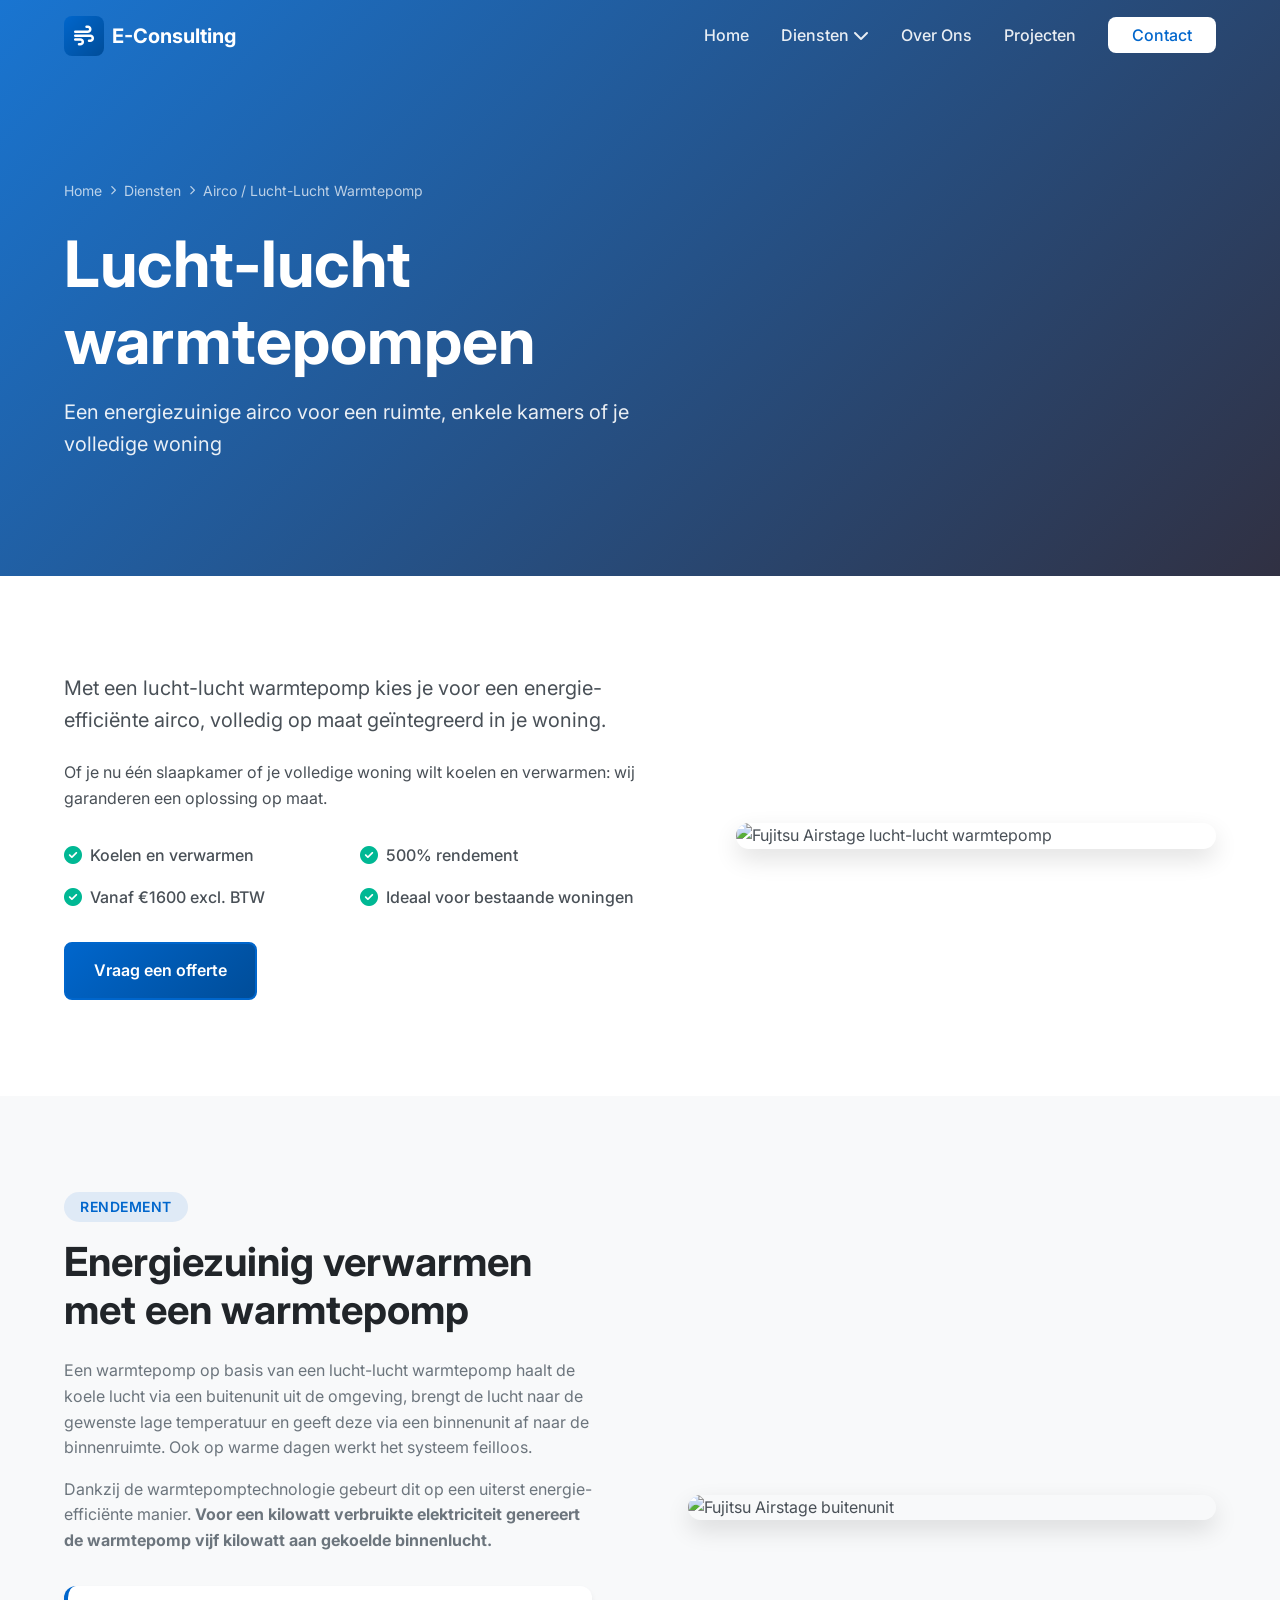
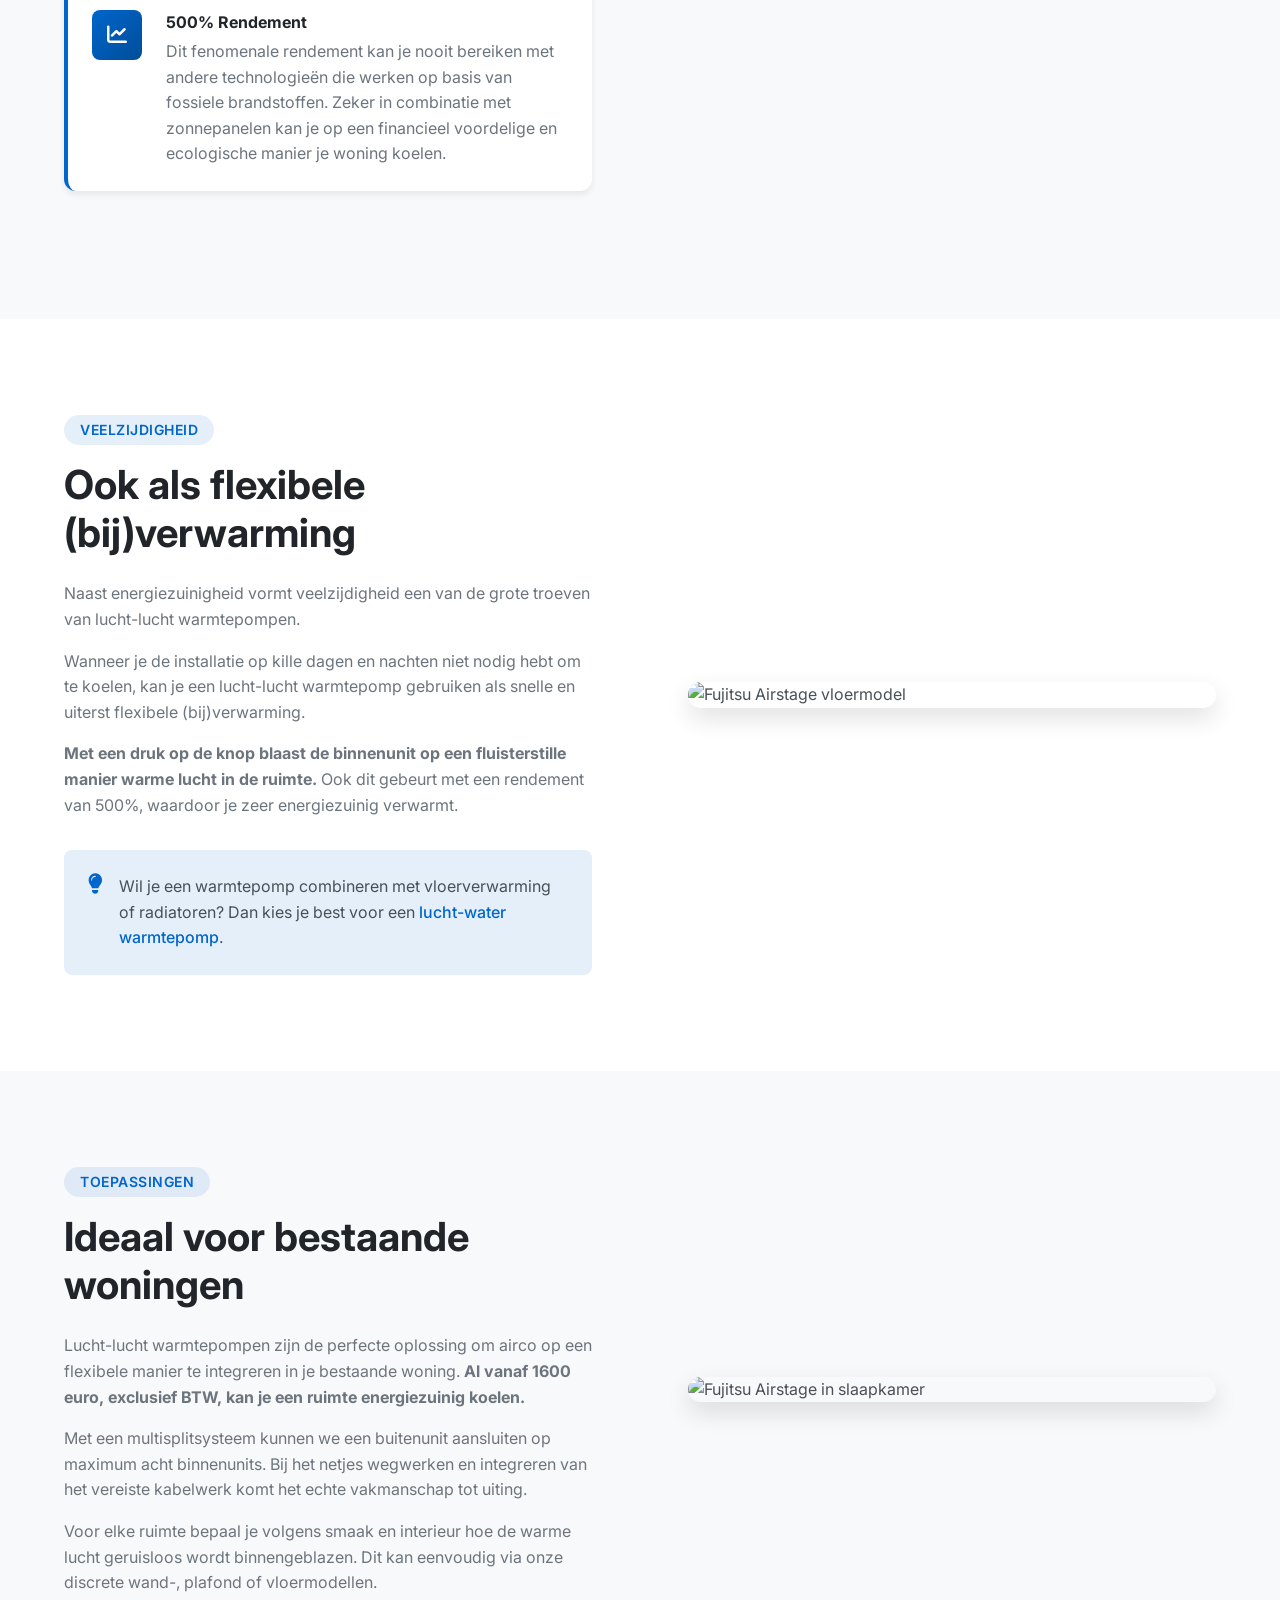
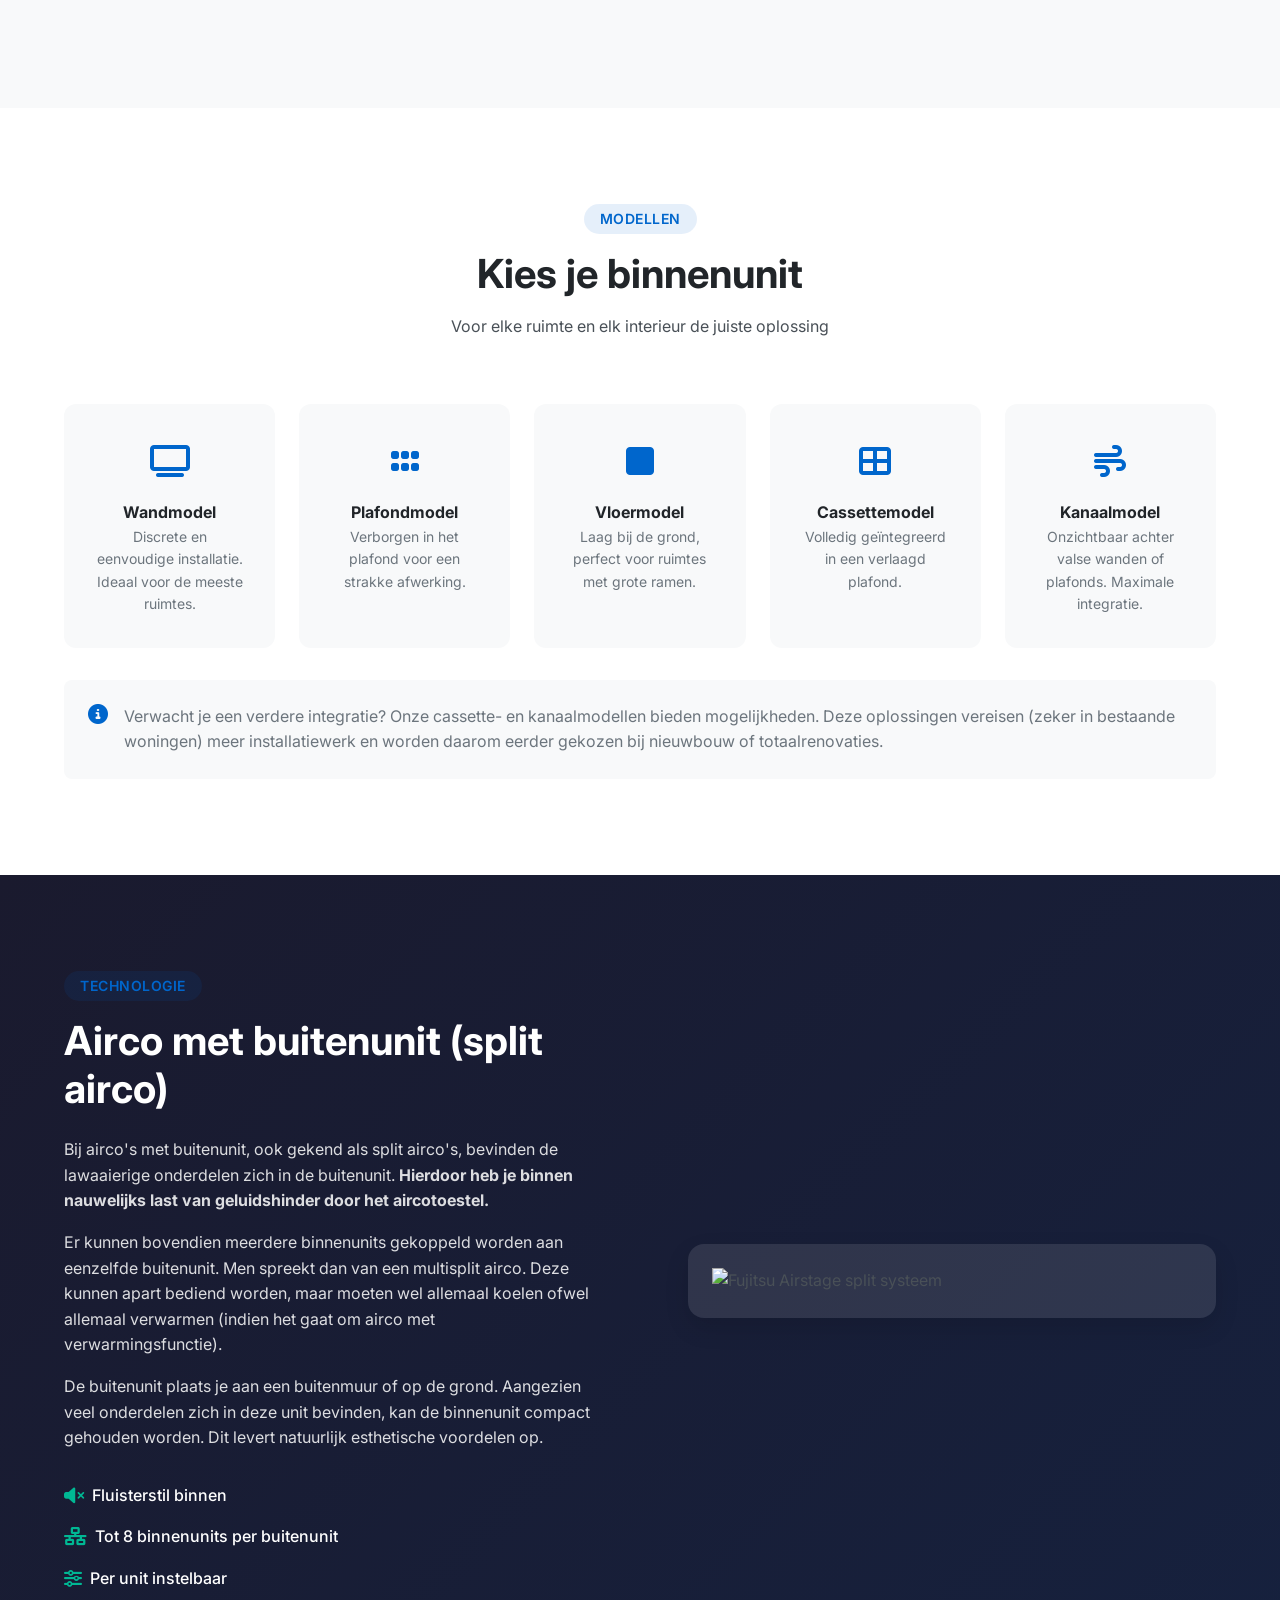
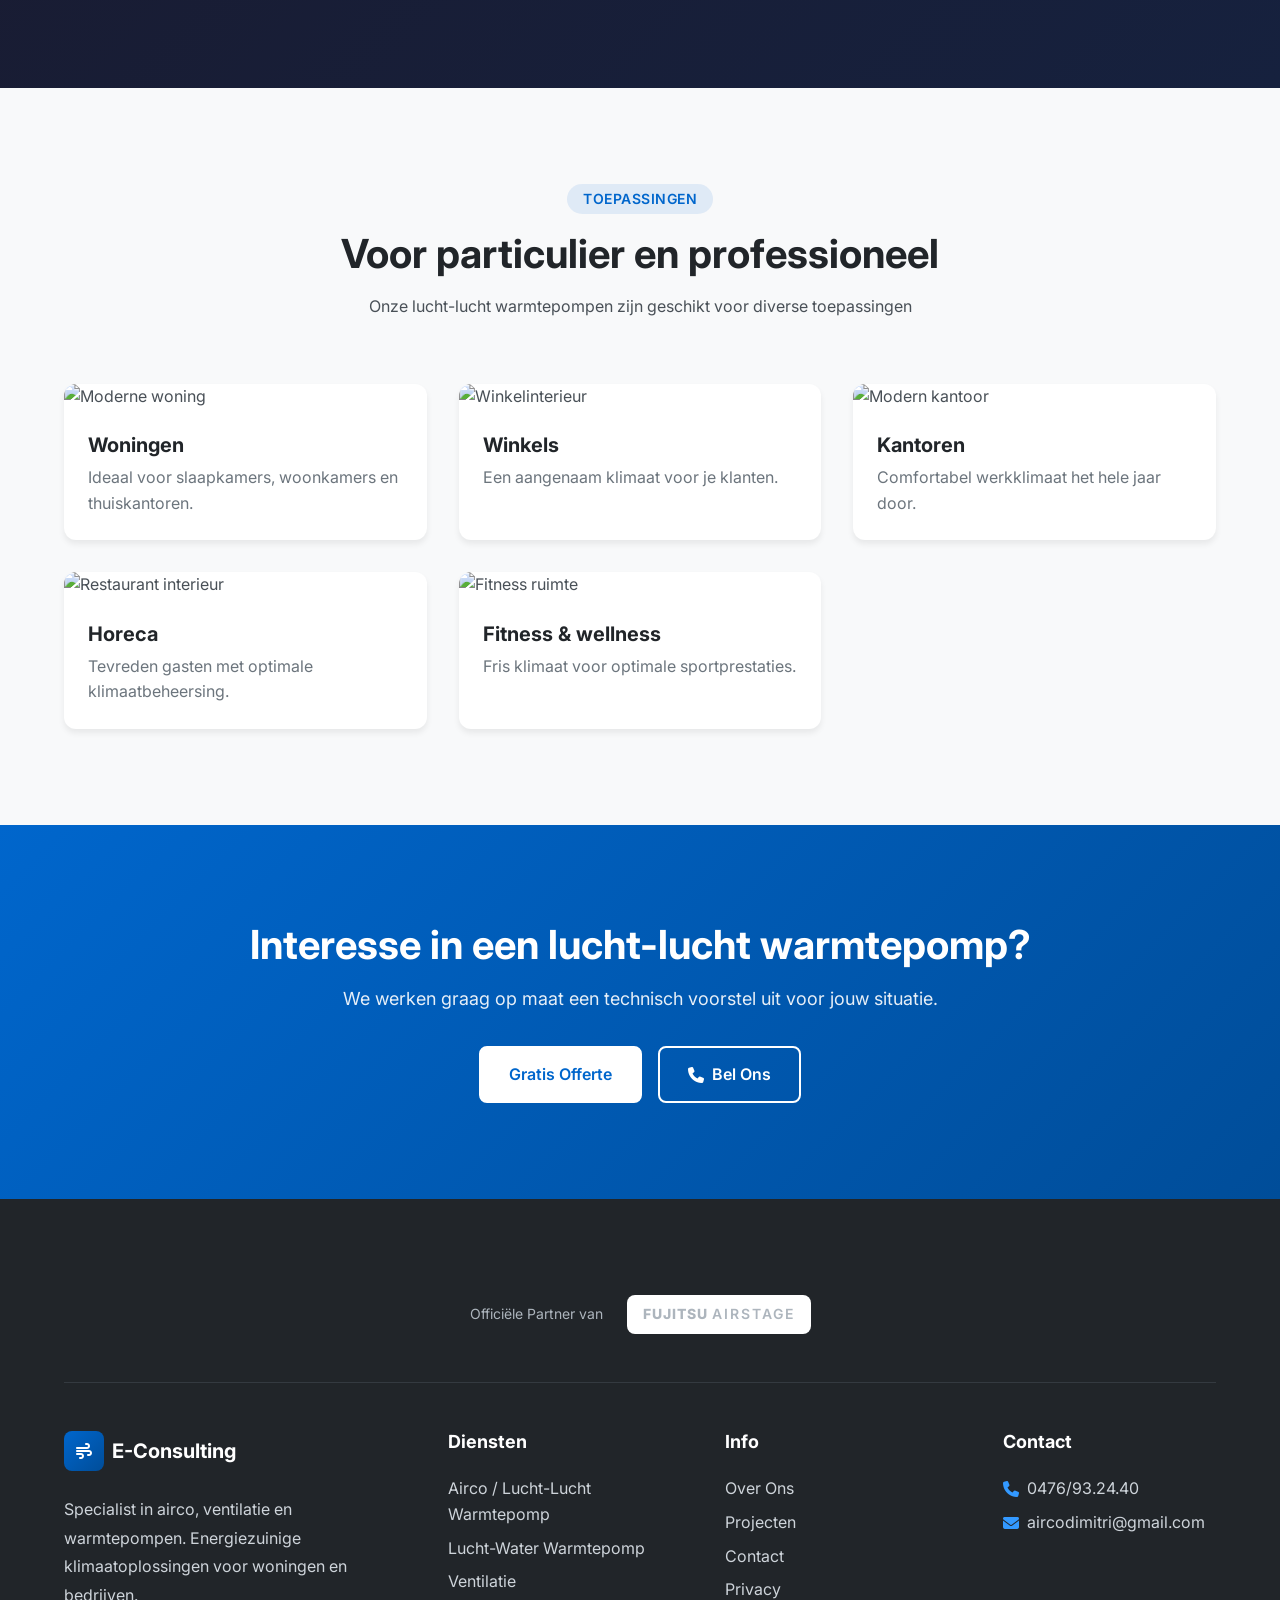
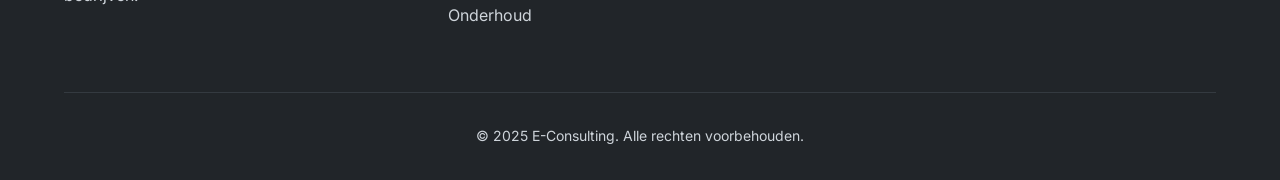
==== airco.html @ 9e9bc52c "Contactgegevens bijgewerkt: aircodimitri@gmail.com en 0476/93.24.40" ====
<!DOCTYPE html>
<html lang="nl">
<head>
    <meta charset="UTF-8">
    <meta name="viewport" content="width=device-width, initial-scale=1.0">
    <meta name="description" content="Lucht-lucht warmtepompen en airco installatie. Energiezuinig koelen en verwarmen met 500% rendement. Vanaf €1600 excl. BTW.">
    <title>Airco & Lucht-Lucht Warmtepomp | E-Consulting</title>
    <link rel="stylesheet" href="css/style.css">
    <link rel="stylesheet" href="css/pages.css">
    <link rel="preconnect" href="https://fonts.googleapis.com">
    <link rel="preconnect" href="https://fonts.gstatic.com" crossorigin>
    <link href="https://fonts.googleapis.com/css2?family=Inter:wght@300;400;500;600;700;800&display=swap" rel="stylesheet">
    <link rel="stylesheet" href="https://cdnjs.cloudflare.com/ajax/libs/font-awesome/6.4.0/css/all.min.css">
</head>
<body>
    <!-- Navigation -->
    <nav class="navbar scrolled" id="navbar">
        <div class="container">
            <a href="index.html" class="logo">
                <span class="logo-icon"><i class="fas fa-wind"></i></span>
                <span class="logo-text">E-Consulting</span>
            </a>
            <button class="nav-toggle" id="navToggle" aria-label="Menu openen">
                <span></span>
                <span></span>
                <span></span>
            </button>
            <ul class="nav-menu" id="navMenu">
                <li><a href="index.html" class="nav-link">Home</a></li>
                <li class="dropdown">
                    <a href="#" class="nav-link">Diensten <i class="fas fa-chevron-down"></i></a>
                    <ul class="dropdown-menu">
                        <li><a href="airco.html" class="active">Airco / Lucht-Lucht Warmtepomp</a></li>
                        <li><a href="warmtepomp.html">Lucht-Water Warmtepomp</a></li>
                        <li><a href="ventilatie.html">Ventilatie</a></li>
                        <li><a href="onderhoud.html">Onderhoud</a></li>
                    </ul>
                </li>
                <li><a href="index.html#over-ons" class="nav-link">Over Ons</a></li>
                <li><a href="index.html#projecten" class="nav-link">Projecten</a></li>
                <li><a href="index.html#contact" class="nav-link nav-cta">Contact</a></li>
            </ul>
        </div>
    </nav>

    <!-- Page Hero -->
    <header class="page-hero" style="background-image: url('https://fujitsu-airstage.be/wp-content/uploads/sites/2/2026/07/fujitsu-kinderkamer-980x1225.png');">
        <div class="page-hero-bg"></div>
        <div class="container">
            <div class="page-hero-content">
                <nav class="breadcrumb">
                    <a href="index.html">Home</a>
                    <i class="fas fa-chevron-right"></i>
                    <a href="#">Diensten</a>
                    <i class="fas fa-chevron-right"></i>
                    <span>Airco / Lucht-Lucht Warmtepomp</span>
                </nav>
                <h1>Lucht-lucht warmtepompen</h1>
                <p class="page-hero-subtitle">Een energiezuinige airco voor een ruimte, enkele kamers of je volledige woning</p>
            </div>
        </div>
    </header>

    <!-- Intro Section -->
    <section class="intro-section">
        <div class="container">
            <div class="intro-grid">
                <div class="intro-content">
                    <p class="lead">Met een lucht-lucht warmtepomp kies je voor een energie-efficiënte airco, volledig op maat geïntegreerd in je woning.</p>
                    <p>Of je nu één slaapkamer of je volledige woning wilt koelen en verwarmen: wij garanderen een oplossing op maat.</p>
                    <div class="intro-features">
                        <div class="intro-feature">
                            <i class="fas fa-check-circle"></i>
                            <span>Koelen en verwarmen</span>
                        </div>
                        <div class="intro-feature">
                            <i class="fas fa-check-circle"></i>
                            <span>500% rendement</span>
                        </div>
                        <div class="intro-feature">
                            <i class="fas fa-check-circle"></i>
                            <span>Vanaf €1600 excl. BTW</span>
                        </div>
                        <div class="intro-feature">
                            <i class="fas fa-check-circle"></i>
                            <span>Ideaal voor bestaande woningen</span>
                        </div>
                    </div>
                    <a href="index.html#contact" class="btn btn-primary">Vraag een offerte</a>
                </div>
                <div class="intro-image">
                    <img src="https://fujitsu-airstage.be/wp-content/uploads/sites/2/2026/07/zwarte-binnenunit-3-980x1225.png" alt="Fujitsu Airstage lucht-lucht warmtepomp" class="product-image">
                </div>
            </div>
        </div>
    </section>

    <!-- Feature Section: Energiezuinig Verwarmen -->
    <section class="feature-section bg-light">
        <div class="container">
            <div class="feature-grid reverse">
                <div class="feature-image">
                    <img src="https://fujitsu-airstage.be/wp-content/uploads/sites/2/2026/03/fujitsu-buitenunit-980x804.png" alt="Fujitsu Airstage buitenunit" class="product-image">
                </div>
                <div class="feature-content">
                    <span class="section-badge">Rendement</span>
                    <h2>Energiezuinig verwarmen met een warmtepomp</h2>
                    <p>Een warmtepomp op basis van een lucht-lucht warmtepomp haalt de koele lucht via een buitenunit uit de omgeving, brengt de lucht naar de gewenste lage temperatuur en geeft deze via een binnenunit af naar de binnenruimte. Ook op warme dagen werkt het systeem feilloos.</p>
                    <p>Dankzij de warmtepomptechnologie gebeurt dit op een uiterst energie-efficiënte manier. <strong>Voor een kilowatt verbruikte elektriciteit genereert de warmtepomp vijf kilowatt aan gekoelde binnenlucht.</strong></p>
                    <div class="highlight-box">
                        <div class="highlight-icon">
                            <i class="fas fa-chart-line"></i>
                        </div>
                        <div class="highlight-text">
                            <strong>500% Rendement</strong>
                            <p>Dit fenomenale rendement kan je nooit bereiken met andere technologieën die werken op basis van fossiele brandstoffen. Zeker in combinatie met zonnepanelen kan je op een financieel voordelige en ecologische manier je woning koelen.</p>
                        </div>
                    </div>
                </div>
            </div>
        </div>
    </section>

    <!-- Feature Section: Flexibele Bijverwarming -->
    <section class="feature-section">
        <div class="container">
            <div class="feature-grid">
                <div class="feature-content">
                    <span class="section-badge">Veelzijdigheid</span>
                    <h2>Ook als flexibele (bij)verwarming</h2>
                    <p>Naast energiezuinigheid vormt veelzijdigheid een van de grote troeven van lucht-lucht warmtepompen.</p>
                    <p>Wanneer je de installatie op kille dagen en nachten niet nodig hebt om te koelen, kan je een lucht-lucht warmtepomp gebruiken als snelle en uiterst flexibele (bij)verwarming.</p>
                    <p><strong>Met een druk op de knop blaast de binnenunit op een fluisterstille manier warme lucht in de ruimte.</strong> Ook dit gebeurt met een rendement van 500%, waardoor je zeer energiezuinig verwarmt.</p>
                    <div class="info-box">
                        <i class="fas fa-lightbulb"></i>
                        <p>Wil je een warmtepomp combineren met vloerverwarming of radiatoren? Dan kies je best voor een <a href="warmtepomp.html">lucht-water warmtepomp</a>.</p>
                    </div>
                </div>
                <div class="feature-image">
                    <img src="https://fujitsu-airstage.be/wp-content/uploads/sites/2/2026/03/fujitsu-vloermodel-980x1305.jpg" alt="Fujitsu Airstage vloermodel" class="product-image">
                </div>
            </div>
        </div>
    </section>

    <!-- Feature Section: Bestaande Woningen -->
    <section class="feature-section bg-light">
        <div class="container">
            <div class="feature-grid reverse">
                <div class="feature-image">
                    <img src="https://fujitsu-airstage.be/wp-content/uploads/sites/2/2026/07/fujitsu-kinderkamer-980x1225.png" alt="Fujitsu Airstage in slaapkamer" class="product-image">
                </div>
                <div class="feature-content">
                    <span class="section-badge">Toepassingen</span>
                    <h2>Ideaal voor bestaande woningen</h2>
                    <p>Lucht-lucht warmtepompen zijn de perfecte oplossing om airco op een flexibele manier te integreren in je bestaande woning. <strong>Al vanaf 1600 euro, exclusief BTW, kan je een ruimte energiezuinig koelen.</strong></p>
                    <p>Met een multisplitsysteem kunnen we een buitenunit aansluiten op maximum acht binnenunits. Bij het netjes wegwerken en integreren van het vereiste kabelwerk komt het echte vakmanschap tot uiting.</p>
                    <p>Voor elke ruimte bepaal je volgens smaak en interieur hoe de warme lucht geruisloos wordt binnengeblazen. Dit kan eenvoudig via onze discrete wand-, plafond of vloermodellen.</p>
                </div>
            </div>
        </div>
    </section>

    <!-- Unit Types -->
    <section class="unit-types">
        <div class="container">
            <div class="section-header">
                <span class="section-badge">Modellen</span>
                <h2>Kies je binnenunit</h2>
                <p>Voor elke ruimte en elk interieur de juiste oplossing</p>
            </div>
            <div class="units-grid">
                <div class="unit-card">
                    <div class="unit-icon"><i class="fas fa-tv"></i></div>
                    <h4>Wandmodel</h4>
                    <p>Discrete en eenvoudige installatie. Ideaal voor de meeste ruimtes.</p>
                </div>
                <div class="unit-card">
                    <div class="unit-icon"><i class="fas fa-grip-horizontal"></i></div>
                    <h4>Plafondmodel</h4>
                    <p>Verborgen in het plafond voor een strakke afwerking.</p>
                </div>
                <div class="unit-card">
                    <div class="unit-icon"><i class="fas fa-square"></i></div>
                    <h4>Vloermodel</h4>
                    <p>Laag bij de grond, perfect voor ruimtes met grote ramen.</p>
                </div>
                <div class="unit-card">
                    <div class="unit-icon"><i class="fas fa-th-large"></i></div>
                    <h4>Cassettemodel</h4>
                    <p>Volledig geïntegreerd in een verlaagd plafond.</p>
                </div>
                <div class="unit-card">
                    <div class="unit-icon"><i class="fas fa-wind"></i></div>
                    <h4>Kanaalmodel</h4>
                    <p>Onzichtbaar achter valse wanden of plafonds. Maximale integratie.</p>
                </div>
            </div>
            <div class="units-note">
                <i class="fas fa-info-circle"></i>
                <p>Verwacht je een verdere integratie? Onze cassette- en kanaalmodellen bieden mogelijkheden. Deze oplossingen vereisen (zeker in bestaande woningen) meer installatiewerk en worden daarom eerder gekozen bij nieuwbouw of totaalrenovaties.</p>
            </div>
        </div>
    </section>

    <!-- Split Airco Section -->
    <section class="feature-section bg-dark">
        <div class="container">
            <div class="feature-grid">
                <div class="feature-content light">
                    <span class="section-badge">Technologie</span>
                    <h2>Airco met buitenunit (split airco)</h2>
                    <p>Bij airco's met buitenunit, ook gekend als split airco's, bevinden de lawaaierige onderdelen zich in de buitenunit. <strong>Hierdoor heb je binnen nauwelijks last van geluidshinder door het aircotoestel.</strong></p>
                    <p>Er kunnen bovendien meerdere binnenunits gekoppeld worden aan eenzelfde buitenunit. Men spreekt dan van een multisplit airco. Deze kunnen apart bediend worden, maar moeten wel allemaal koelen ofwel allemaal verwarmen (indien het gaat om airco met verwarmingsfunctie).</p>
                    <p>De buitenunit plaats je aan een buitenmuur of op de grond. Aangezien veel onderdelen zich in deze unit bevinden, kan de binnenunit compact gehouden worden. Dit levert natuurlijk esthetische voordelen op.</p>
                    <div class="feature-list">
                        <div class="feature-list-item">
                            <i class="fas fa-volume-mute"></i>
                            <span>Fluisterstil binnen</span>
                        </div>
                        <div class="feature-list-item">
                            <i class="fas fa-network-wired"></i>
                            <span>Tot 8 binnenunits per buitenunit</span>
                        </div>
                        <div class="feature-list-item">
                            <i class="fas fa-sliders-h"></i>
                            <span>Per unit instelbaar</span>
                        </div>
                    </div>
                </div>
                <div class="feature-image">
                    <img src="https://fujitsu-airstage.be/wp-content/uploads/sites/2/2025/12/single-split-1.png" alt="Fujitsu Airstage split systeem" class="product-image light-bg">
                </div>
            </div>
        </div>
    </section>

    <!-- Applications -->
    <section class="applications-detail">
        <div class="container">
            <div class="section-header">
                <span class="section-badge">Toepassingen</span>
                <h2>Voor particulier en professioneel</h2>
                <p>Onze lucht-lucht warmtepompen zijn geschikt voor diverse toepassingen</p>
            </div>
            <div class="applications-grid">
                <div class="application-detail-card">
                    <div class="application-image">
                        <img src="https://images.unsplash.com/photo-1600596542815-ffad4c1539a9?w=400&q=80" alt="Moderne woning">
                    </div>
                    <div class="application-content">
                        <h4>Woningen</h4>
                        <p>Ideaal voor slaapkamers, woonkamers en thuiskantoren.</p>
                    </div>
                </div>
                <div class="application-detail-card">
                    <div class="application-image">
                        <img src="https://images.unsplash.com/photo-1604719312566-8912e9227c6a?w=400&q=80" alt="Winkelinterieur">
                    </div>
                    <div class="application-content">
                        <h4>Winkels</h4>
                        <p>Een aangenaam klimaat voor je klanten.</p>
                    </div>
                </div>
                <div class="application-detail-card">
                    <div class="application-image">
                        <img src="https://images.unsplash.com/photo-1497366216548-37526070297c?w=400&q=80" alt="Modern kantoor">
                    </div>
                    <div class="application-content">
                        <h4>Kantoren</h4>
                        <p>Comfortabel werkklimaat het hele jaar door.</p>
                    </div>
                </div>
                <div class="application-detail-card">
                    <div class="application-image">
                        <img src="https://images.unsplash.com/photo-1517248135467-4c7edcad34c4?w=400&q=80" alt="Restaurant interieur">
                    </div>
                    <div class="application-content">
                        <h4>Horeca</h4>
                        <p>Tevreden gasten met optimale klimaatbeheersing.</p>
                    </div>
                </div>
                <div class="application-detail-card">
                    <div class="application-image">
                        <img src="https://images.unsplash.com/photo-1534438327276-14e5300c3a48?w=400&q=80" alt="Fitness ruimte">
                    </div>
                    <div class="application-content">
                        <h4>Fitness & wellness</h4>
                        <p>Fris klimaat voor optimale sportprestaties.</p>
                    </div>
                </div>
            </div>
        </div>
    </section>

    <!-- CTA Section -->
    <section class="cta">
        <div class="container">
            <div class="cta-content">
                <h2>Interesse in een lucht-lucht warmtepomp?</h2>
                <p>We werken graag op maat een technisch voorstel uit voor jouw situatie.</p>
                <div class="cta-buttons">
                    <a href="index.html#contact" class="btn btn-white">Gratis Offerte</a>
                    <a href="tel:+32123456789" class="btn btn-outline-white"><i class="fas fa-phone"></i> Bel Ons</a>
                </div>
            </div>
        </div>
    </section>

    <!-- Footer -->
    <footer class="footer">
        <div class="container">
            <div class="footer-partner">
                <span>Officiële Partner van</span>
                <div class="footer-partner-logo">
                    <span class="fujitsu-text-sm">FUJITSU</span>
                    <span class="airstage-text-sm">AIRSTAGE</span>
                </div>
            </div>
            <div class="footer-grid">
                <div class="footer-brand">
                    <a href="index.html" class="footer-logo">
                        <span class="logo-icon"><i class="fas fa-wind"></i></span>
                        <span class="logo-text">E-Consulting</span>
                    </a>
                    <p>Specialist in airco, ventilatie en warmtepompen. Energiezuinige klimaatoplossingen voor woningen en bedrijven.</p>
                </div>
                <div class="footer-links">
                    <h4>Diensten</h4>
                    <ul>
                        <li><a href="airco.html">Airco / Lucht-Lucht Warmtepomp</a></li>
                        <li><a href="warmtepomp.html">Lucht-Water Warmtepomp</a></li>
                        <li><a href="ventilatie.html">Ventilatie</a></li>
                        <li><a href="onderhoud.html">Onderhoud</a></li>
                    </ul>
                </div>
                <div class="footer-links">
                    <h4>Info</h4>
                    <ul>
                        <li><a href="index.html#over-ons">Over Ons</a></li>
                        <li><a href="index.html#projecten">Projecten</a></li>
                        <li><a href="index.html#contact">Contact</a></li>
                        <li><a href="privacy.html">Privacy</a></li>
                    </ul>
                </div>
                <div class="footer-contact">
                    <h4>Contact</h4>
                    <p><i class="fas fa-phone"></i> 0476/93.24.40</p>
                    <p><i class="fas fa-envelope"></i> aircodimitri@gmail.com</p>
                </div>
            </div>
            <div class="footer-bottom">
                <p>&copy; 2025 E-Consulting. Alle rechten voorbehouden.</p>
            </div>
        </div>
    </footer>

    <script src="js/main.js"></script>
</body>
</html>
---- css/style.css ----
/* ============================
   E-Consulting - Main Stylesheet
   Modern, Professional HVAC Website
   ============================ */

/* CSS Variables */
:root {
    /* Primary Colors */
    --primary: #0066CC;
    --primary-dark: #004d99;
    --primary-light: #3399FF;
    
    /* Secondary Colors */
    --secondary: #00B894;
    --secondary-dark: #009975;
    
    /* Accent Colors */
    --accent: #FF6B35;
    --accent-light: #FF8A5C;
    
    /* Neutral Colors */
    --dark: #1a1a2e;
    --dark-light: #16213e;
    --gray-900: #212529;
    --gray-800: #343a40;
    --gray-700: #495057;
    --gray-600: #6c757d;
    --gray-500: #adb5bd;
    --gray-400: #ced4da;
    --gray-300: #dee2e6;
    --gray-200: #e9ecef;
    --gray-100: #f8f9fa;
    --white: #ffffff;
    
    /* Gradients */
    --gradient-primary: linear-gradient(135deg, var(--primary) 0%, var(--primary-dark) 100%);
    --gradient-secondary: linear-gradient(135deg, var(--secondary) 0%, var(--secondary-dark) 100%);
    --gradient-dark: linear-gradient(135deg, var(--dark) 0%, var(--dark-light) 100%);
    --gradient-hero: linear-gradient(135deg, rgba(0, 102, 204, 0.95) 0%, rgba(26, 26, 46, 0.95) 100%);
    
    /* Shadows */
    --shadow-sm: 0 2px 4px rgba(0, 0, 0, 0.05);
    --shadow: 0 4px 6px rgba(0, 0, 0, 0.07);
    --shadow-md: 0 6px 12px rgba(0, 0, 0, 0.1);
    --shadow-lg: 0 10px 25px rgba(0, 0, 0, 0.12);
    --shadow-xl: 0 20px 40px rgba(0, 0, 0, 0.15);
    
    /* Typography */
    --font-family: 'Inter', -apple-system, BlinkMacSystemFont, 'Segoe UI', sans-serif;
    --font-size-xs: 0.75rem;
    --font-size-sm: 0.875rem;
    --font-size-base: 1rem;
    --font-size-lg: 1.125rem;
    --font-size-xl: 1.25rem;
    --font-size-2xl: 1.5rem;
    --font-size-3xl: 2rem;
    --font-size-4xl: 2.5rem;
    --font-size-5xl: 3rem;
    --font-size-6xl: 4rem;
    
    /* Spacing */
    --space-xs: 0.25rem;
    --space-sm: 0.5rem;
    --space-md: 1rem;
    --space-lg: 1.5rem;
    --space-xl: 2rem;
    --space-2xl: 3rem;
    --space-3xl: 4rem;
    --space-4xl: 6rem;
    
    /* Border Radius */
    --radius-sm: 4px;
    --radius: 8px;
    --radius-md: 12px;
    --radius-lg: 16px;
    --radius-xl: 24px;
    --radius-full: 9999px;
    
    /* Transitions */
    --transition-fast: 0.15s ease;
    --transition: 0.3s ease;
    --transition-slow: 0.5s ease;
}

/* Reset & Base */
*, *::before, *::after {
    box-sizing: border-box;
    margin: 0;
    padding: 0;
}

html {
    scroll-behavior: smooth;
    font-size: 16px;
}

body {
    font-family: var(--font-family);
    font-size: var(--font-size-base);
    line-height: 1.6;
    color: var(--gray-700);
    background: var(--white);
    overflow-x: hidden;
}

img {
    max-width: 100%;
    height: auto;
    display: block;
}

a {
    text-decoration: none;
    color: inherit;
    transition: var(--transition);
}

ul {
    list-style: none;
}

/* Container */
.container {
    max-width: 1200px;
    margin: 0 auto;
    padding: 0 var(--space-lg);
}

/* Typography */
h1, h2, h3, h4, h5, h6 {
    color: var(--gray-900);
    font-weight: 700;
    line-height: 1.2;
    margin-bottom: var(--space-md);
}

h1 { font-size: clamp(2.5rem, 5vw, var(--font-size-6xl)); }
h2 { font-size: clamp(2rem, 4vw, var(--font-size-4xl)); }
h3 { font-size: var(--font-size-2xl); }
h4 { font-size: var(--font-size-xl); }
h5 { font-size: var(--font-size-lg); }

p {
    margin-bottom: var(--space-md);
}

.lead {
    font-size: var(--font-size-lg);
    color: var(--gray-600);
}

/* Buttons */
.btn {
    display: inline-flex;
    align-items: center;
    justify-content: center;
    gap: var(--space-sm);
    padding: 0.875rem 1.75rem;
    font-size: var(--font-size-base);
    font-weight: 600;
    border-radius: var(--radius);
    border: 2px solid transparent;
    cursor: pointer;
    transition: var(--transition);
    white-space: nowrap;
}

.btn-primary {
    background: var(--gradient-primary);
    color: var(--white);
    border-color: var(--primary);
}

.btn-primary:hover {
    transform: translateY(-2px);
    box-shadow: var(--shadow-lg);
    filter: brightness(1.1);
}

.btn-secondary {
    background: var(--white);
    color: var(--primary);
    border-color: var(--white);
}

.btn-secondary:hover {
    background: var(--gray-100);
    transform: translateY(-2px);
}

.btn-outline {
    background: transparent;
    color: var(--primary);
    border-color: var(--primary);
}

.btn-outline:hover {
    background: var(--primary);
    color: var(--white);
}

.btn-white {
    background: var(--white);
    color: var(--primary);
    border-color: var(--white);
}

.btn-white:hover {
    background: var(--gray-100);
    transform: translateY(-2px);
    box-shadow: var(--shadow-lg);
}

.btn-outline-white {
    background: transparent;
    color: var(--white);
    border-color: var(--white);
}

.btn-outline-white:hover {
    background: var(--white);
    color: var(--primary);
}

.btn-full {
    width: 100%;
}

/* Section Styling */
section {
    padding: var(--space-4xl) 0;
}

.section-header {
    text-align: center;
    max-width: 700px;
    margin: 0 auto var(--space-3xl);
}

.section-header.light h2,
.section-header.light p {
    color: var(--white);
}

.section-badge {
    display: inline-block;
    padding: var(--space-xs) var(--space-md);
    background: rgba(0, 102, 204, 0.1);
    color: var(--primary);
    font-size: var(--font-size-sm);
    font-weight: 600;
    border-radius: var(--radius-full);
    margin-bottom: var(--space-md);
    text-transform: uppercase;
    letter-spacing: 0.5px;
}

.section-header.light .section-badge {
    background: rgba(255, 255, 255, 0.2);
    color: var(--white);
}

/* ============================
   Navigation
   ============================ */
.navbar {
    position: fixed;
    top: 0;
    left: 0;
    right: 0;
    z-index: 1000;
    padding: var(--space-md) 0;
    transition: var(--transition);
}

.navbar.scrolled {
    background: var(--white);
    box-shadow: var(--shadow-md);
    padding: var(--space-sm) 0;
}

.navbar .container {
    display: flex;
    align-items: center;
    justify-content: space-between;
}

.logo {
    display: flex;
    align-items: center;
    gap: var(--space-sm);
    font-size: var(--font-size-xl);
    font-weight: 700;
    color: var(--white);
    transition: var(--transition);
}

.navbar.scrolled .logo {
    color: var(--primary);
}

.logo-icon {
    display: flex;
    align-items: center;
    justify-content: center;
    width: 40px;
    height: 40px;
    background: var(--gradient-primary);
    border-radius: var(--radius);
    color: var(--white);
}

.navbar.scrolled .logo-icon {
    background: var(--gradient-primary);
}

.nav-menu {
    display: flex;
    align-items: center;
    gap: var(--space-xl);
}

.nav-link {
    color: rgba(255, 255, 255, 0.9);
    font-weight: 500;
    padding: var(--space-sm) 0;
    position: relative;
}

.navbar.scrolled .nav-link {
    color: var(--gray-700);
}

.nav-link::after {
    content: '';
    position: absolute;
    bottom: 0;
    left: 0;
    width: 0;
    height: 2px;
    background: var(--primary);
    transition: var(--transition);
}

.nav-link:hover::after {
    width: 100%;
}

.nav-link.nav-cta {
    background: var(--white);
    color: var(--primary);
    padding: var(--space-sm) var(--space-lg);
    border-radius: var(--radius);
}

.navbar.scrolled .nav-link.nav-cta {
    background: var(--gradient-primary);
    color: var(--white);
}

.nav-link.nav-cta:hover {
    transform: translateY(-2px);
    box-shadow: var(--shadow);
}

.nav-link.nav-cta::after {
    display: none;
}

/* Dropdown */
.dropdown {
    position: relative;
}

.dropdown-menu {
    position: absolute;
    top: 100%;
    left: 50%;
    transform: translateX(-50%) translateY(10px);
    background: var(--white);
    min-width: 280px;
    padding: var(--space-md);
    border-radius: var(--radius-md);
    box-shadow: var(--shadow-xl);
    opacity: 0;
    visibility: hidden;
    transition: var(--transition);
}

.dropdown:hover .dropdown-menu {
    opacity: 1;
    visibility: visible;
    transform: translateX(-50%) translateY(0);
}

.dropdown-menu li {
    margin-bottom: var(--space-xs);
}

.dropdown-menu a {
    display: block;
    padding: var(--space-sm) var(--space-md);
    color: var(--gray-700);
    border-radius: var(--radius-sm);
}

.dropdown-menu a:hover {
    background: var(--gray-100);
    color: var(--primary);
}

/* Mobile Navigation */
.nav-toggle {
    display: none;
    flex-direction: column;
    gap: 5px;
    background: none;
    border: none;
    cursor: pointer;
    padding: var(--space-sm);
}

.nav-toggle span {
    width: 25px;
    height: 2px;
    background: var(--white);
    transition: var(--transition);
}

.navbar.scrolled .nav-toggle span {
    background: var(--gray-900);
}

@media (max-width: 992px) {
    .nav-toggle {
        display: flex;
    }

    .nav-menu {
        position: fixed;
        top: 0;
        right: -100%;
        width: 300px;
        height: 100vh;
        background: var(--white);
        flex-direction: column;
        align-items: flex-start;
        padding: var(--space-4xl) var(--space-xl);
        gap: var(--space-md);
        transition: var(--transition);
        box-shadow: var(--shadow-xl);
    }

    .nav-menu.active {
        right: 0;
    }

    .nav-link {
        color: var(--gray-700);
        font-size: var(--font-size-lg);
    }

    .dropdown-menu {
        position: static;
        transform: none;
        box-shadow: none;
        opacity: 1;
        visibility: visible;
        padding-left: var(--space-lg);
        display: none;
    }

    .dropdown.active .dropdown-menu {
        display: block;
    }
}

/* ============================
   Hero Section
   ============================ */
.hero {
    position: relative;
    min-height: 100vh;
    display: flex;
    align-items: center;
    background: var(--dark);
    overflow: hidden;
}

.hero-bg {
    position: absolute;
    inset: 0;
    background: var(--gradient-hero);
    background-size: cover;
    background-position: center right;
}

.hero-bg::before {
    content: '';
    position: absolute;
    inset: 0;
    background: linear-gradient(135deg, rgba(0, 102, 204, 0.92) 0%, rgba(26, 26, 46, 0.88) 100%);
}

.hero-content {
    position: relative;
    z-index: 2;
    width: 100%;
    padding-top: 100px;
}

/* Feature Image Real */
.feature-image-real {
    width: 100%;
    height: 100%;
    object-fit: cover;
    border-radius: var(--radius-lg);
}

.hero-text {
    max-width: 700px;
}

.hero-badge {
    display: inline-block;
    padding: var(--space-xs) var(--space-md);
    background: rgba(255, 255, 255, 0.15);
    color: var(--white);
    font-size: var(--font-size-sm);
    font-weight: 500;
    border-radius: var(--radius-full);
    margin-bottom: var(--space-lg);
    backdrop-filter: blur(10px);
}

.hero h1 {
    color: var(--white);
    margin-bottom: var(--space-lg);
}

.hero h1 .highlight {
    color: var(--secondary);
}

.hero-subtitle {
    font-size: var(--font-size-xl);
    color: rgba(255, 255, 255, 0.9);
    margin-bottom: var(--space-2xl);
    max-width: 550px;
}

.hero-buttons {
    display: flex;
    gap: var(--space-md);
    margin-bottom: var(--space-3xl);
    flex-wrap: wrap;
}

.hero-stats {
    display: flex;
    gap: var(--space-3xl);
}

.stat {
    text-align: left;
}

.stat-number {
    display: block;
    font-size: var(--font-size-3xl);
    font-weight: 800;
    color: var(--white);
}

.stat-label {
    font-size: var(--font-size-sm);
    color: rgba(255, 255, 255, 0.7);
    text-transform: uppercase;
    letter-spacing: 1px;
}

.hero-scroll {
    position: absolute;
    bottom: var(--space-2xl);
    left: 50%;
    transform: translateX(-50%);
    z-index: 2;
}

.hero-scroll a {
    display: flex;
    align-items: center;
    justify-content: center;
    width: 50px;
    height: 50px;
    border: 2px solid rgba(255, 255, 255, 0.3);
    border-radius: 50%;
    color: var(--white);
    animation: bounce 2s infinite;
}

@keyframes bounce {
    0%, 20%, 50%, 80%, 100% { transform: translateY(0); }
    40% { transform: translateY(-10px); }
    60% { transform: translateY(-5px); }
}

/* ============================
   Services Overview
   ============================ */
.services-overview {
    background: var(--gray-100);
}

.services-grid {
    display: grid;
    grid-template-columns: repeat(3, 1fr);
    gap: var(--space-xl);
}

@media (max-width: 992px) {
    .services-grid {
        grid-template-columns: 1fr;
    }
}

.service-card {
    position: relative;
    background: var(--white);
    padding: var(--space-2xl);
    border-radius: var(--radius-lg);
    box-shadow: var(--shadow);
    transition: var(--transition);
    overflow: hidden;
}

.service-card:hover {
    transform: translateY(-8px);
    box-shadow: var(--shadow-xl);
}

.service-card.featured {
    background: var(--gradient-primary);
}

.service-card.featured h3,
.service-card.featured p,
.service-card.featured li {
    color: var(--white);
}

.service-card.featured .service-icon {
    background: rgba(255, 255, 255, 0.2);
    color: var(--white);
}

.service-card.featured .service-features i {
    color: var(--secondary);
}

.service-badge {
    position: absolute;
    top: var(--space-md);
    right: var(--space-md);
    padding: var(--space-xs) var(--space-md);
    background: var(--accent);
    color: var(--white);
    font-size: var(--font-size-xs);
    font-weight: 600;
    border-radius: var(--radius-full);
    text-transform: uppercase;
    z-index: 2;
}

.service-image {
    width: 100%;
    height: 200px;
    margin-bottom: var(--space-lg);
    border-radius: var(--radius);
    overflow: hidden;
    display: flex;
    align-items: center;
    justify-content: center;
    background: var(--gray-100);
}

.service-card.featured .service-image {
    background: rgba(255, 255, 255, 0.1);
}

.service-image img {
    width: 100%;
    height: 100%;
    object-fit: contain;
    padding: var(--space-sm);
}

.service-icon {
    display: flex;
    align-items: center;
    justify-content: center;
    width: 70px;
    height: 70px;
    background: rgba(0, 102, 204, 0.1);
    color: var(--primary);
    font-size: var(--font-size-2xl);
    border-radius: var(--radius-md);
    margin-bottom: var(--space-lg);
}

.service-card h3 {
    margin-bottom: var(--space-md);
}

.service-card p {
    color: var(--gray-600);
    margin-bottom: var(--space-lg);
}

.service-features {
    margin-bottom: var(--space-xl);
}

.service-features li {
    display: flex;
    align-items: center;
    gap: var(--space-sm);
    padding: var(--space-xs) 0;
    color: var(--gray-700);
}

.service-features i {
    color: var(--secondary);
}

/* ============================
   Partner Section
   ============================ */
.partner-section {
    padding: var(--space-4xl) 0;
    background: var(--gradient-dark);
}

.partner-content {
    display: grid;
    grid-template-columns: 1fr 2fr;
    gap: var(--space-4xl);
    align-items: center;
}

@media (max-width: 992px) {
    .partner-content {
        grid-template-columns: 1fr;
        text-align: center;
    }
}

.partner-logo {
    display: flex;
    flex-direction: column;
    align-items: center;
    justify-content: center;
    padding: var(--space-2xl);
    background: var(--white);
    border-radius: var(--radius-lg);
}

.partner-logo img {
    max-width: 200px;
    height: auto;
}

.partner-logo-fallback {
    display: flex;
    flex-direction: column;
    align-items: center;
}

.fujitsu-text {
    font-size: var(--font-size-3xl);
    font-weight: 800;
    color: #E60012;
    letter-spacing: 2px;
}

.airstage-text {
    font-size: var(--font-size-xl);
    font-weight: 600;
    color: var(--gray-700);
    letter-spacing: 4px;
}

.partner-info .section-badge {
    background: rgba(255, 255, 255, 0.15);
    color: var(--white);
}

.partner-info h2 {
    color: var(--white);
    margin-bottom: var(--space-lg);
}

.partner-info p {
    color: rgba(255, 255, 255, 0.85);
    font-size: var(--font-size-lg);
    margin-bottom: var(--space-xl);
}

.partner-features {
    display: grid;
    grid-template-columns: repeat(2, 1fr);
    gap: var(--space-md);
}

@media (max-width: 576px) {
    .partner-features {
        grid-template-columns: 1fr;
    }
}

.partner-feature {
    display: flex;
    align-items: center;
    gap: var(--space-sm);
    color: var(--white);
    font-weight: 500;
}

.partner-feature i {
    color: var(--secondary);
    font-size: var(--font-size-lg);
}

/* ============================
   Why Us Section
   ============================ */
.why-us {
    background: var(--white);
}

.why-us-grid {
    display: grid;
    grid-template-columns: 1fr 1fr;
    gap: var(--space-4xl);
    align-items: center;
}

@media (max-width: 992px) {
    .why-us-grid {
        grid-template-columns: 1fr;
    }
}

.why-us-content .lead {
    margin-bottom: var(--space-2xl);
}

.features-list {
    display: flex;
    flex-direction: column;
    gap: var(--space-lg);
}

.feature-item {
    display: flex;
    gap: var(--space-lg);
}

.feature-icon {
    flex-shrink: 0;
    display: flex;
    align-items: center;
    justify-content: center;
    width: 50px;
    height: 50px;
    background: var(--gradient-primary);
    color: var(--white);
    border-radius: var(--radius);
    font-size: var(--font-size-lg);
}

.feature-text h4 {
    margin-bottom: var(--space-xs);
    font-size: var(--font-size-lg);
}

.feature-text p {
    color: var(--gray-600);
    margin-bottom: 0;
}

.why-us-image {
    position: relative;
}

.image-container {
    position: relative;
    border-radius: var(--radius-lg);
    overflow: hidden;
    aspect-ratio: 4/3;
}

.image-container img {
    width: 100%;
    height: 100%;
    object-fit: cover;
}

.image-placeholder {
    width: 100%;
    height: 100%;
    background: linear-gradient(135deg, var(--gray-200) 0%, var(--gray-300) 100%);
    display: flex;
    flex-direction: column;
    align-items: center;
    justify-content: center;
    gap: var(--space-md);
    color: var(--gray-500);
}

.image-placeholder i {
    font-size: 4rem;
}

/* Partner Badge */
.partner-badge {
    display: inline-flex;
    align-items: center;
    gap: var(--space-sm);
    padding: var(--space-sm) var(--space-md);
    background: var(--white);
    border-radius: var(--radius);
    box-shadow: var(--shadow);
    margin-top: var(--space-lg);
}

.partner-badge img {
    height: 30px;
    width: auto;
}

.partner-badge span {
    font-size: var(--font-size-sm);
    color: var(--gray-600);
}

.floating-card {
    position: absolute;
    bottom: -30px;
    left: -30px;
    display: flex;
    align-items: center;
    gap: var(--space-md);
    background: var(--white);
    padding: var(--space-lg);
    border-radius: var(--radius-md);
    box-shadow: var(--shadow-xl);
}

.floating-icon {
    display: flex;
    align-items: center;
    justify-content: center;
    width: 50px;
    height: 50px;
    background: var(--gradient-secondary);
    color: var(--white);
    border-radius: var(--radius);
    font-size: var(--font-size-xl);
}

.floating-number {
    display: block;
    font-size: var(--font-size-2xl);
    font-weight: 800;
    color: var(--gray-900);
}

.floating-label {
    font-size: var(--font-size-sm);
    color: var(--gray-600);
}

/* ============================
   Efficiency Section
   ============================ */
.efficiency {
    background: var(--gray-100);
}

.efficiency-grid {
    display: grid;
    grid-template-columns: 1fr 1fr;
    gap: var(--space-4xl);
    align-items: center;
}

@media (max-width: 992px) {
    .efficiency-grid {
        grid-template-columns: 1fr;
    }
}

.efficiency-chart {
    display: flex;
    flex-direction: column;
    gap: var(--space-lg);
}

.chart-bar {
    display: flex;
    align-items: center;
    gap: var(--space-md);
    padding: var(--space-lg);
    background: var(--white);
    border-radius: var(--radius);
    box-shadow: var(--shadow);
    position: relative;
    overflow: hidden;
}

.chart-bar::before {
    content: '';
    position: absolute;
    left: 0;
    top: 0;
    bottom: 0;
    width: 4px;
    background: var(--gradient-primary);
}

.chart-bar.secondary::before {
    background: var(--gray-500);
}

.chart-bar.tertiary::before {
    background: var(--gray-400);
}

.bar-label {
    flex: 1;
    font-weight: 500;
    color: var(--gray-700);
}

.bar-value {
    font-size: var(--font-size-2xl);
    font-weight: 800;
    color: var(--primary);
}

.chart-bar.secondary .bar-value,
.chart-bar.tertiary .bar-value {
    color: var(--gray-600);
}

.efficiency-content h2 {
    margin-bottom: var(--space-lg);
}

.efficiency-content p {
    color: var(--gray-600);
    margin-bottom: var(--space-xl);
}

.efficiency-highlights {
    display: flex;
    flex-wrap: wrap;
    gap: var(--space-lg);
    margin-bottom: var(--space-xl);
}

.highlight {
    display: flex;
    align-items: center;
    gap: var(--space-sm);
    color: var(--gray-700);
    font-weight: 500;
}

.highlight i {
    color: var(--secondary);
}

/* ============================
   Applications Section
   ============================ */
.applications {
    background: var(--white);
}

.applications-grid {
    display: grid;
    grid-template-columns: repeat(6, 1fr);
    gap: var(--space-lg);
}

@media (max-width: 992px) {
    .applications-grid {
        grid-template-columns: repeat(3, 1fr);
    }
}

@media (max-width: 576px) {
    .applications-grid {
        grid-template-columns: repeat(2, 1fr);
    }
}

.application-card {
    text-align: center;
    padding: var(--space-xl);
    background: var(--gray-100);
    border-radius: var(--radius-md);
    transition: var(--transition);
}

.application-card:hover {
    background: var(--gradient-primary);
    transform: translateY(-5px);
}

.application-card:hover .application-icon,
.application-card:hover h4,
.application-card:hover p {
    color: var(--white);
}

.application-icon {
    font-size: var(--font-size-3xl);
    color: var(--primary);
    margin-bottom: var(--space-md);
    transition: var(--transition);
}

.application-card h4 {
    font-size: var(--font-size-base);
    margin-bottom: var(--space-xs);
    transition: var(--transition);
}

.application-card p {
    font-size: var(--font-size-sm);
    color: var(--gray-600);
    margin-bottom: 0;
    transition: var(--transition);
}

/* ============================
   Process Section
   ============================ */
.process {
    background: var(--gradient-dark);
}

.process-timeline {
    display: grid;
    grid-template-columns: repeat(4, 1fr);
    gap: var(--space-xl);
}

@media (max-width: 992px) {
    .process-timeline {
        grid-template-columns: repeat(2, 1fr);
    }
}

@media (max-width: 576px) {
    .process-timeline {
        grid-template-columns: 1fr;
    }
}

.process-step {
    position: relative;
    padding-top: var(--space-3xl);
}

.step-number {
    position: absolute;
    top: 0;
    left: 0;
    font-size: var(--font-size-4xl);
    font-weight: 800;
    color: rgba(255, 255, 255, 0.1);
}

.step-content h4 {
    color: var(--white);
    margin-bottom: var(--space-sm);
}

.step-content p {
    color: rgba(255, 255, 255, 0.7);
    margin-bottom: 0;
}

/* ============================
   Testimonials Section
   ============================ */
.testimonials {
    background: var(--gray-100);
}

.testimonials-slider {
    display: grid;
    grid-template-columns: repeat(3, 1fr);
    gap: var(--space-xl);
}

@media (max-width: 992px) {
    .testimonials-slider {
        grid-template-columns: 1fr;
    }
}

.testimonial-card {
    background: var(--white);
    padding: var(--space-2xl);
    border-radius: var(--radius-lg);
    box-shadow: var(--shadow);
}

.testimonial-rating {
    display: flex;
    gap: var(--space-xs);
    margin-bottom: var(--space-lg);
    color: #ffc107;
}

.testimonial-text {
    font-size: var(--font-size-lg);
    color: var(--gray-700);
    font-style: italic;
    margin-bottom: var(--space-xl);
    line-height: 1.7;
}

.testimonial-author {
    display: flex;
    align-items: center;
    gap: var(--space-md);
}

.author-avatar {
    display: flex;
    align-items: center;
    justify-content: center;
    width: 50px;
    height: 50px;
    background: var(--gradient-primary);
    color: var(--white);
    font-weight: 600;
    border-radius: 50%;
}

.author-name {
    display: block;
    font-weight: 600;
    color: var(--gray-900);
}

.author-location {
    font-size: var(--font-size-sm);
    color: var(--gray-600);
}

/* ============================
   CTA Section
   ============================ */
.cta {
    background: var(--gradient-primary);
    text-align: center;
}

.cta-content h2 {
    color: var(--white);
    margin-bottom: var(--space-md);
}

.cta-content p {
    color: rgba(255, 255, 255, 0.9);
    font-size: var(--font-size-lg);
    margin-bottom: var(--space-xl);
}

.cta-buttons {
    display: flex;
    justify-content: center;
    gap: var(--space-md);
    flex-wrap: wrap;
}

/* ============================
   Contact Section
   ============================ */
.contact {
    background: var(--white);
}

.contact-grid {
    display: grid;
    grid-template-columns: 1fr 1.2fr;
    gap: var(--space-4xl);
}

@media (max-width: 992px) {
    .contact-grid {
        grid-template-columns: 1fr;
    }
}

.contact-info .section-badge {
    margin-bottom: var(--space-md);
}

.contact-info h2 {
    margin-bottom: var(--space-md);
}

.contact-info > p {
    color: var(--gray-600);
    margin-bottom: var(--space-2xl);
}

.contact-details {
    display: flex;
    flex-direction: column;
    gap: var(--space-lg);
    margin-bottom: var(--space-2xl);
}

.contact-item {
    display: flex;
    align-items: flex-start;
    gap: var(--space-md);
}

.contact-item i {
    display: flex;
    align-items: center;
    justify-content: center;
    width: 45px;
    height: 45px;
    background: rgba(0, 102, 204, 0.1);
    color: var(--primary);
    border-radius: var(--radius);
    flex-shrink: 0;
}

.contact-item strong {
    display: block;
    color: var(--gray-900);
    margin-bottom: var(--space-xs);
}

.contact-item a,
.contact-item span {
    color: var(--gray-600);
}

.contact-item a:hover {
    color: var(--primary);
}

.social-links {
    display: flex;
    gap: var(--space-md);
}

.social-links a {
    display: flex;
    align-items: center;
    justify-content: center;
    width: 45px;
    height: 45px;
    background: var(--gray-100);
    color: var(--gray-600);
    border-radius: var(--radius);
    font-size: var(--font-size-lg);
}

.social-links a:hover {
    background: var(--gradient-primary);
    color: var(--white);
    transform: translateY(-3px);
}

/* Contact Form */
.contact-form-wrapper {
    background: var(--gray-100);
    padding: var(--space-2xl);
    border-radius: var(--radius-lg);
}

.contact-form {
    display: flex;
    flex-direction: column;
    gap: var(--space-lg);
}

.form-row {
    display: grid;
    grid-template-columns: 1fr 1fr;
    gap: var(--space-lg);
}

@media (max-width: 576px) {
    .form-row {
        grid-template-columns: 1fr;
    }
}

.form-group {
    display: flex;
    flex-direction: column;
    gap: var(--space-xs);
}

.form-group label {
    font-weight: 500;
    color: var(--gray-700);
}

.form-group input,
.form-group select,
.form-group textarea {
    padding: var(--space-md);
    border: 2px solid var(--gray-300);
    border-radius: var(--radius);
    font-size: var(--font-size-base);
    font-family: inherit;
    transition: var(--transition);
    background: var(--white);
}

.form-group input:focus,
.form-group select:focus,
.form-group textarea:focus {
    outline: none;
    border-color: var(--primary);
    box-shadow: 0 0 0 3px rgba(0, 102, 204, 0.1);
}

.form-group textarea {
    resize: vertical;
    min-height: 120px;
}

/* ============================
   Footer
   ============================ */
.footer {
    background: var(--gray-900);
    color: var(--gray-400);
    padding: var(--space-4xl) 0 var(--space-xl);
}

.footer-partner {
    display: flex;
    align-items: center;
    justify-content: center;
    gap: var(--space-lg);
    padding-bottom: var(--space-2xl);
    margin-bottom: var(--space-2xl);
    border-bottom: 1px solid var(--gray-800);
}

.footer-partner span {
    color: var(--gray-500);
    font-size: var(--font-size-sm);
}

.footer-partner-logo {
    display: flex;
    align-items: baseline;
    gap: var(--space-xs);
    padding: var(--space-sm) var(--space-md);
    background: var(--white);
    border-radius: var(--radius);
}

.fujitsu-text-sm {
    font-size: var(--font-size-lg);
    font-weight: 800;
    color: #E60012;
    letter-spacing: 1px;
}

.airstage-text-sm {
    font-size: var(--font-size-sm);
    font-weight: 600;
    color: var(--gray-700);
    letter-spacing: 2px;
}

.footer-grid {
    display: grid;
    grid-template-columns: 1.5fr 1fr 1fr 1fr;
    gap: var(--space-3xl);
    margin-bottom: var(--space-3xl);
}

@media (max-width: 992px) {
    .footer-grid {
        grid-template-columns: repeat(2, 1fr);
    }
}

@media (max-width: 576px) {
    .footer-grid {
        grid-template-columns: 1fr;
    }
}

.footer-logo {
    display: flex;
    align-items: center;
    gap: var(--space-sm);
    margin-bottom: var(--space-lg);
}

.footer-logo .logo-text {
    font-size: var(--font-size-xl);
    font-weight: 700;
    color: var(--white);
}

.footer-brand p {
    line-height: 1.8;
    margin-bottom: 0;
}

.footer-links h4,
.footer-contact h4 {
    color: var(--white);
    font-size: var(--font-size-lg);
    margin-bottom: var(--space-lg);
}

.footer-links ul {
    display: flex;
    flex-direction: column;
    gap: var(--space-sm);
}

.footer-links a {
    color: var(--gray-400);
}

.footer-links a:hover {
    color: var(--white);
    padding-left: var(--space-sm);
}

.footer-contact p {
    display: flex;
    align-items: center;
    gap: var(--space-sm);
    margin-bottom: var(--space-sm);
}

.footer-contact i {
    color: var(--primary-light);
}

.footer-bottom {
    padding-top: var(--space-xl);
    border-top: 1px solid var(--gray-800);
    text-align: center;
}

.footer-bottom p {
    margin-bottom: 0;
    font-size: var(--font-size-sm);
}

/* ============================
   Utility Classes
   ============================ */
.text-center { text-align: center; }
.text-primary { color: var(--primary); }
.text-secondary { color: var(--secondary); }
.text-white { color: var(--white); }
.bg-primary { background: var(--primary); }
.bg-secondary { background: var(--secondary); }
.mt-1 { margin-top: var(--space-md); }
.mt-2 { margin-top: var(--space-xl); }
.mb-1 { margin-bottom: var(--space-md); }
.mb-2 { margin-bottom: var(--space-xl); }

/* ============================
   Responsive Adjustments
   ============================ */
@media (max-width: 768px) {
    section {
        padding: var(--space-3xl) 0;
    }

    .hero-stats {
        flex-wrap: wrap;
        gap: var(--space-xl);
    }

    .floating-card {
        position: static;
        margin-top: var(--space-lg);
    }
}

/* Animation Classes */
.fade-in {
    opacity: 0;
    transform: translateY(20px);
    transition: opacity 0.6s ease, transform 0.6s ease;
}

.fade-in.visible {
    opacity: 1;
    transform: translateY(0);
}
---- css/pages.css ----
/* ============================
   E-Consulting - Pages Stylesheet
   Styles for Service Pages
   ============================ */

/* Page Hero */
.page-hero {
    position: relative;
    padding: 180px 0 100px;
    background: url('https://images.unsplash.com/photo-1585771724684-38269d6639fd?auto=format&fit=crop&w=1920&q=80') center/cover no-repeat;
    overflow: hidden;
}

.page-hero.warmtepomp {
    background-image: url('https://images.unsplash.com/photo-1558618666-fcd25c85cd64?auto=format&fit=crop&w=1920&q=80');
}

.page-hero.ventilatie {
    background-image: url('https://images.unsplash.com/photo-1504328345606-18bbc8c9d7d1?auto=format&fit=crop&w=1920&q=80');
}

.page-hero.onderhoud {
    background-image: url('https://images.unsplash.com/photo-1581092918056-0c4c3acd3789?auto=format&fit=crop&w=1920&q=80');
}

.page-hero-bg {
    position: absolute;
    inset: 0;
    background: linear-gradient(135deg, rgba(0, 102, 204, 0.9) 0%, rgba(26, 26, 46, 0.9) 100%);
}

.page-hero-content {
    position: relative;
    z-index: 2;
    max-width: 800px;
}

.breadcrumb {
    display: flex;
    align-items: center;
    gap: var(--space-sm);
    margin-bottom: var(--space-lg);
    font-size: var(--font-size-sm);
    color: rgba(255, 255, 255, 0.7);
}

.breadcrumb a {
    color: rgba(255, 255, 255, 0.7);
    transition: var(--transition);
}

.breadcrumb a:hover {
    color: var(--white);
}

.breadcrumb i {
    font-size: 0.6rem;
}

.page-hero h1 {
    color: var(--white);
    margin-bottom: var(--space-md);
}

.page-hero-subtitle {
    font-size: var(--font-size-xl);
    color: rgba(255, 255, 255, 0.9);
    max-width: 600px;
}

/* Intro Section */
.intro-section {
    padding: var(--space-4xl) 0;
}

.intro-grid {
    display: grid;
    grid-template-columns: 1.2fr 1fr;
    gap: var(--space-4xl);
    align-items: center;
}

@media (max-width: 992px) {
    .intro-grid {
        grid-template-columns: 1fr;
    }
}

.intro-content .lead {
    font-size: var(--font-size-xl);
    color: var(--gray-700);
    margin-bottom: var(--space-lg);
}

.intro-features {
    display: grid;
    grid-template-columns: repeat(2, 1fr);
    gap: var(--space-md);
    margin: var(--space-xl) 0;
}

.intro-feature {
    display: flex;
    align-items: center;
    gap: var(--space-sm);
    color: var(--gray-700);
    font-weight: 500;
}

.intro-feature i {
    color: var(--secondary);
    font-size: var(--font-size-lg);
}

.intro-image .image-placeholder.large {
    aspect-ratio: 4/3;
    font-size: 4rem;
}

/* Feature Section */
.feature-section {
    padding: var(--space-4xl) 0;
}

.feature-section.bg-light {
    background: var(--gray-100);
}

.feature-section.bg-dark {
    background: var(--gradient-dark);
}

.feature-grid {
    display: grid;
    grid-template-columns: 1fr 1fr;
    gap: var(--space-4xl);
    align-items: center;
}

.feature-grid.reverse {
    direction: rtl;
}

.feature-grid.reverse > * {
    direction: ltr;
}

@media (max-width: 992px) {
    .feature-grid,
    .feature-grid.reverse {
        grid-template-columns: 1fr;
        direction: ltr;
    }
}

.feature-content h2 {
    margin-bottom: var(--space-lg);
}

.feature-content p {
    color: var(--gray-600);
    margin-bottom: var(--space-md);
}

.feature-content.light h2,
.feature-content.light p {
    color: var(--white);
}

.feature-content.light p {
    color: rgba(255, 255, 255, 0.85);
}

/* Highlight Box */
.highlight-box {
    display: flex;
    gap: var(--space-lg);
    padding: var(--space-lg);
    background: var(--white);
    border-radius: var(--radius-md);
    border-left: 4px solid var(--primary);
    margin: var(--space-xl) 0;
    box-shadow: var(--shadow);
}

.highlight-icon {
    flex-shrink: 0;
    display: flex;
    align-items: center;
    justify-content: center;
    width: 50px;
    height: 50px;
    background: var(--gradient-primary);
    color: var(--white);
    border-radius: var(--radius);
    font-size: var(--font-size-xl);
}

.highlight-text strong {
    display: block;
    color: var(--gray-900);
    margin-bottom: var(--space-xs);
}

.highlight-text p {
    margin-bottom: 0;
    color: var(--gray-600);
}

/* Info Box */
.info-box {
    display: flex;
    gap: var(--space-md);
    padding: var(--space-lg);
    background: rgba(0, 102, 204, 0.1);
    border-radius: var(--radius);
    margin-top: var(--space-xl);
}

.info-box i {
    color: var(--primary);
    font-size: var(--font-size-xl);
    flex-shrink: 0;
}

.info-box p {
    margin-bottom: 0;
    color: var(--gray-700);
}

.info-box a {
    color: var(--primary);
    font-weight: 500;
}

.info-box a:hover {
    text-decoration: underline;
}

/* Warning Box */
.warning-box {
    display: flex;
    gap: var(--space-md);
    padding: var(--space-lg);
    background: rgba(255, 107, 53, 0.1);
    border-radius: var(--radius);
    border-left: 4px solid var(--accent);
    margin-top: var(--space-xl);
}

.warning-box i {
    color: var(--accent);
    font-size: var(--font-size-xl);
    flex-shrink: 0;
}

.warning-box p {
    margin-bottom: 0;
    color: var(--gray-700);
}

/* Feature List */
.feature-list {
    display: flex;
    flex-direction: column;
    gap: var(--space-md);
    margin-top: var(--space-xl);
}

.feature-list.horizontal {
    flex-direction: row;
    flex-wrap: wrap;
}

.feature-list-item {
    display: flex;
    align-items: center;
    gap: var(--space-sm);
    color: var(--gray-700);
    font-weight: 500;
}

.feature-content.light .feature-list-item {
    color: var(--white);
}

.feature-list-item i {
    color: var(--secondary);
    font-size: var(--font-size-lg);
}

/* Image Placeholder */
.image-placeholder {
    width: 100%;
    height: 100%;
    min-height: 300px;
    background: linear-gradient(135deg, var(--gray-200) 0%, var(--gray-300) 100%);
    display: flex;
    flex-direction: column;
    align-items: center;
    justify-content: center;
    gap: var(--space-md);
    color: var(--gray-500);
    border-radius: var(--radius-lg);
}

.image-placeholder.large {
    min-height: 400px;
}

.image-placeholder.light {
    background: linear-gradient(135deg, rgba(255,255,255,0.1) 0%, rgba(255,255,255,0.2) 100%);
    color: rgba(255, 255, 255, 0.5);
}

.image-placeholder i {
    font-size: 4rem;
}

/* Product Images */
.product-image {
    width: 100%;
    height: auto;
    border-radius: var(--radius-lg);
    box-shadow: var(--shadow-lg);
    object-fit: cover;
}

.intro-image .product-image {
    max-height: 500px;
    object-fit: contain;
}

.feature-image .product-image {
    max-height: 450px;
    object-fit: contain;
}

.feature-image .product-image.light-bg {
    background: rgba(255, 255, 255, 0.1);
    padding: var(--space-lg);
    border-radius: var(--radius-lg);
}

/* Unit Types */
.unit-types {
    padding: var(--space-4xl) 0;
}

.units-grid {
    display: grid;
    grid-template-columns: repeat(5, 1fr);
    gap: var(--space-lg);
    margin-bottom: var(--space-xl);
}

@media (max-width: 992px) {
    .units-grid {
        grid-template-columns: repeat(3, 1fr);
    }
}

@media (max-width: 576px) {
    .units-grid {
        grid-template-columns: repeat(2, 1fr);
    }
}

.unit-card {
    text-align: center;
    padding: var(--space-xl);
    background: var(--gray-100);
    border-radius: var(--radius-md);
    transition: var(--transition);
}

.unit-card:hover {
    background: var(--gradient-primary);
    transform: translateY(-5px);
    box-shadow: var(--shadow-lg);
}

.unit-card:hover .unit-icon,
.unit-card:hover h4,
.unit-card:hover p {
    color: var(--white);
}

.unit-icon {
    font-size: var(--font-size-3xl);
    color: var(--primary);
    margin-bottom: var(--space-md);
    transition: var(--transition);
}

.unit-card h4 {
    font-size: var(--font-size-base);
    margin-bottom: var(--space-xs);
    transition: var(--transition);
}

.unit-card p {
    font-size: var(--font-size-sm);
    color: var(--gray-600);
    margin-bottom: 0;
    transition: var(--transition);
}

.units-note {
    display: flex;
    gap: var(--space-md);
    padding: var(--space-lg);
    background: var(--gray-100);
    border-radius: var(--radius);
}

.units-note i {
    color: var(--primary);
    font-size: var(--font-size-xl);
    flex-shrink: 0;
}

.units-note p {
    margin-bottom: 0;
    color: var(--gray-600);
}

/* Applications Detail */
.applications-detail {
    padding: var(--space-4xl) 0;
    background: var(--gray-100);
}

.applications-grid {
    display: grid;
    grid-template-columns: repeat(3, 1fr);
    gap: var(--space-xl);
}

@media (max-width: 992px) {
    .applications-grid {
        grid-template-columns: repeat(2, 1fr);
    }
}

@media (max-width: 576px) {
    .applications-grid {
        grid-template-columns: 1fr;
    }
}

.application-detail-card {
    background: var(--white);
    border-radius: var(--radius-md);
    overflow: hidden;
    box-shadow: var(--shadow);
    transition: var(--transition);
}

.application-detail-card:hover {
    transform: translateY(-5px);
    box-shadow: var(--shadow-lg);
}

.application-image .image-placeholder {
    min-height: 150px;
    border-radius: 0;
}

.application-content {
    padding: var(--space-lg);
}

.application-content h4 {
    margin-bottom: var(--space-sm);
}

.application-content p {
    margin-bottom: 0;
    color: var(--gray-600);
}

/* Benefits Grid */
.benefits-grid {
    display: grid;
    grid-template-columns: repeat(2, 1fr);
    gap: var(--space-md);
    margin-top: var(--space-xl);
}

.benefit-item {
    display: flex;
    align-items: center;
    gap: var(--space-sm);
    color: var(--gray-700);
}

.benefit-item i {
    color: var(--secondary);
}

/* Benefits Overview */
.benefits-overview {
    padding: var(--space-4xl) 0;
}

.benefits-cards {
    display: grid;
    grid-template-columns: repeat(3, 1fr);
    gap: var(--space-xl);
}

@media (max-width: 992px) {
    .benefits-cards {
        grid-template-columns: repeat(2, 1fr);
    }
}

@media (max-width: 576px) {
    .benefits-cards {
        grid-template-columns: 1fr;
    }
}

.benefit-card {
    text-align: center;
    padding: var(--space-2xl);
    background: var(--white);
    border-radius: var(--radius-md);
    box-shadow: var(--shadow);
    transition: var(--transition);
}

.benefits-overview.bg-light .benefit-card {
    background: var(--white);
}

.benefit-card:hover {
    transform: translateY(-5px);
    box-shadow: var(--shadow-lg);
}

.benefit-icon {
    display: flex;
    align-items: center;
    justify-content: center;
    width: 70px;
    height: 70px;
    margin: 0 auto var(--space-lg);
    background: rgba(0, 102, 204, 0.1);
    color: var(--primary);
    font-size: var(--font-size-2xl);
    border-radius: var(--radius-md);
}

.benefit-card h4 {
    margin-bottom: var(--space-sm);
}

.benefit-card p {
    margin-bottom: 0;
    color: var(--gray-600);
}

/* Problem Section */
.problem-section {
    padding: var(--space-4xl) 0;
    background: var(--gray-100);
}

.problem-grid {
    display: grid;
    grid-template-columns: 1fr 1fr;
    gap: var(--space-4xl);
}

@media (max-width: 992px) {
    .problem-grid {
        grid-template-columns: 1fr;
    }
}

.problem-main .lead {
    color: var(--gray-700);
    margin-bottom: var(--space-lg);
}

.problems-list {
    display: flex;
    flex-direction: column;
    gap: var(--space-lg);
}

.problem-item {
    display: flex;
    gap: var(--space-lg);
    padding: var(--space-lg);
    background: var(--white);
    border-radius: var(--radius-md);
    box-shadow: var(--shadow);
}

.problem-icon {
    flex-shrink: 0;
    display: flex;
    align-items: center;
    justify-content: center;
    width: 50px;
    height: 50px;
    border-radius: var(--radius);
    font-size: var(--font-size-xl);
}

.problem-icon.warning {
    background: rgba(255, 193, 7, 0.1);
    color: #ffc107;
}

.problem-icon.danger {
    background: rgba(255, 107, 53, 0.1);
    color: var(--accent);
}

.problem-content h4 {
    margin-bottom: var(--space-xs);
}

.problem-content p {
    margin-bottom: 0;
    color: var(--gray-600);
}

/* Solution Section */
.solution-section {
    padding: var(--space-4xl) 0;
}

.solution-header {
    text-align: center;
    max-width: 800px;
    margin: 0 auto var(--space-2xl);
}

.solution-header .lead {
    color: var(--gray-600);
}

.solution-content {
    max-width: 800px;
    margin: 0 auto;
}

.solution-text p {
    color: var(--gray-600);
    font-size: var(--font-size-lg);
}

/* System Section */
.system-section {
    padding: var(--space-4xl) 0;
}

.system-grid {
    display: grid;
    grid-template-columns: 1fr 1fr;
    gap: var(--space-4xl);
}

@media (max-width: 992px) {
    .system-grid {
        grid-template-columns: 1fr;
    }
}

.system-explanation p {
    color: rgba(255, 255, 255, 0.85);
    margin-bottom: var(--space-lg);
}

.system-explanation h3 {
    color: var(--white);
    font-size: var(--font-size-lg);
    margin-top: var(--space-xl);
}

.system-components {
    display: flex;
    flex-direction: column;
    gap: var(--space-md);
}

.component-item {
    display: flex;
    align-items: flex-start;
    gap: var(--space-md);
    padding: var(--space-md);
    background: rgba(255, 255, 255, 0.1);
    border-radius: var(--radius);
}

.component-item i {
    color: var(--secondary);
    font-size: var(--font-size-lg);
    margin-top: 4px;
}

.component-item strong {
    display: block;
    color: var(--white);
    margin-bottom: var(--space-xs);
}

.component-item p {
    margin-bottom: 0;
    color: rgba(255, 255, 255, 0.7);
    font-size: var(--font-size-sm);
}

/* Standard Section */
.standard-section {
    padding: var(--space-4xl) 0;
}

.standard-grid {
    display: grid;
    grid-template-columns: repeat(5, 1fr);
    gap: var(--space-lg);
}

@media (max-width: 992px) {
    .standard-grid {
        grid-template-columns: repeat(3, 1fr);
    }
}

@media (max-width: 576px) {
    .standard-grid {
        grid-template-columns: 1fr 1fr;
    }
}

.standard-item {
    text-align: center;
    padding: var(--space-xl);
}

.standard-icon {
    display: flex;
    align-items: center;
    justify-content: center;
    width: 60px;
    height: 60px;
    margin: 0 auto var(--space-md);
    background: rgba(0, 102, 204, 0.1);
    color: var(--primary);
    font-size: var(--font-size-xl);
    border-radius: 50%;
}

.standard-item h4 {
    font-size: var(--font-size-base);
    margin-bottom: var(--space-sm);
}

.standard-item p {
    font-size: var(--font-size-sm);
    color: var(--gray-600);
    margin-bottom: 0;
}

/* Warning List */
.warning-list {
    display: flex;
    flex-direction: column;
    gap: var(--space-md);
    margin-top: var(--space-xl);
}

.warning-item {
    display: flex;
    align-items: center;
    gap: var(--space-sm);
    color: var(--gray-700);
}

.warning-item i {
    color: var(--accent);
}

/* Maintenance Services */
.maintenance-services {
    padding: var(--space-4xl) 0;
}

.maintenance-grid {
    display: grid;
    grid-template-columns: repeat(3, 1fr);
    gap: var(--space-xl);
}

@media (max-width: 992px) {
    .maintenance-grid {
        grid-template-columns: 1fr;
    }
}

.maintenance-card {
    background: var(--white);
    padding: var(--space-2xl);
    border-radius: var(--radius-lg);
    box-shadow: var(--shadow);
}

.maintenance-icon {
    display: flex;
    align-items: center;
    justify-content: center;
    width: 70px;
    height: 70px;
    background: rgba(0, 102, 204, 0.1);
    color: var(--primary);
    font-size: var(--font-size-2xl);
    border-radius: var(--radius-md);
    margin-bottom: var(--space-lg);
}

.maintenance-card h3 {
    margin-bottom: var(--space-md);
}

.maintenance-card > p {
    color: var(--gray-600);
    margin-bottom: var(--space-lg);
}

.maintenance-card ul {
    margin-bottom: var(--space-lg);
}

.maintenance-card li {
    display: flex;
    align-items: center;
    gap: var(--space-sm);
    padding: var(--space-xs) 0;
    color: var(--gray-700);
}

.maintenance-card li i {
    color: var(--secondary);
}

.maintenance-includes {
    padding: var(--space-md);
    background: var(--gray-100);
    border-radius: var(--radius);
}

.maintenance-includes strong {
    display: block;
    color: var(--gray-900);
    margin-bottom: var(--space-xs);
}

.maintenance-includes p {
    font-size: var(--font-size-sm);
    color: var(--gray-600);
    margin-bottom: 0;
}

/* Contract Section */
.contract-section {
    padding: var(--space-4xl) 0;
}

.contract-benefits {
    display: grid;
    grid-template-columns: repeat(4, 1fr);
    gap: var(--space-xl);
}

@media (max-width: 992px) {
    .contract-benefits {
        grid-template-columns: repeat(2, 1fr);
    }
}

@media (max-width: 576px) {
    .contract-benefits {
        grid-template-columns: 1fr;
    }
}

.contract-benefit {
    position: relative;
    padding: var(--space-2xl) var(--space-lg);
    background: var(--white);
    border-radius: var(--radius-md);
    box-shadow: var(--shadow);
}

.benefit-number {
    position: absolute;
    top: var(--space-md);
    right: var(--space-md);
    font-size: var(--font-size-3xl);
    font-weight: 800;
    color: var(--gray-200);
}

.contract-benefit h4 {
    margin-bottom: var(--space-sm);
}

.contract-benefit p {
    color: var(--gray-600);
    margin-bottom: 0;
}

/* Maintenance Process */
.maintenance-process {
    padding: var(--space-4xl) 0;
}

.process-steps {
    display: grid;
    grid-template-columns: repeat(4, 1fr);
    gap: var(--space-xl);
}

@media (max-width: 992px) {
    .process-steps {
        grid-template-columns: repeat(2, 1fr);
    }
}

@media (max-width: 576px) {
    .process-steps {
        grid-template-columns: 1fr;
    }
}

.process-step-card {
    position: relative;
    text-align: center;
    padding: var(--space-2xl);
    background: var(--gray-100);
    border-radius: var(--radius-md);
}

.step-icon {
    display: flex;
    align-items: center;
    justify-content: center;
    width: 70px;
    height: 70px;
    margin: 0 auto var(--space-lg);
    background: var(--gradient-primary);
    color: var(--white);
    font-size: var(--font-size-xl);
    border-radius: 50%;
}

.step-number {
    position: absolute;
    top: var(--space-md);
    left: var(--space-md);
    font-size: var(--font-size-xl);
    font-weight: 800;
    color: var(--gray-400);
}

.process-step-card h4 {
    margin-bottom: var(--space-sm);
}

.process-step-card p {
    color: var(--gray-600);
    margin-bottom: 0;
}
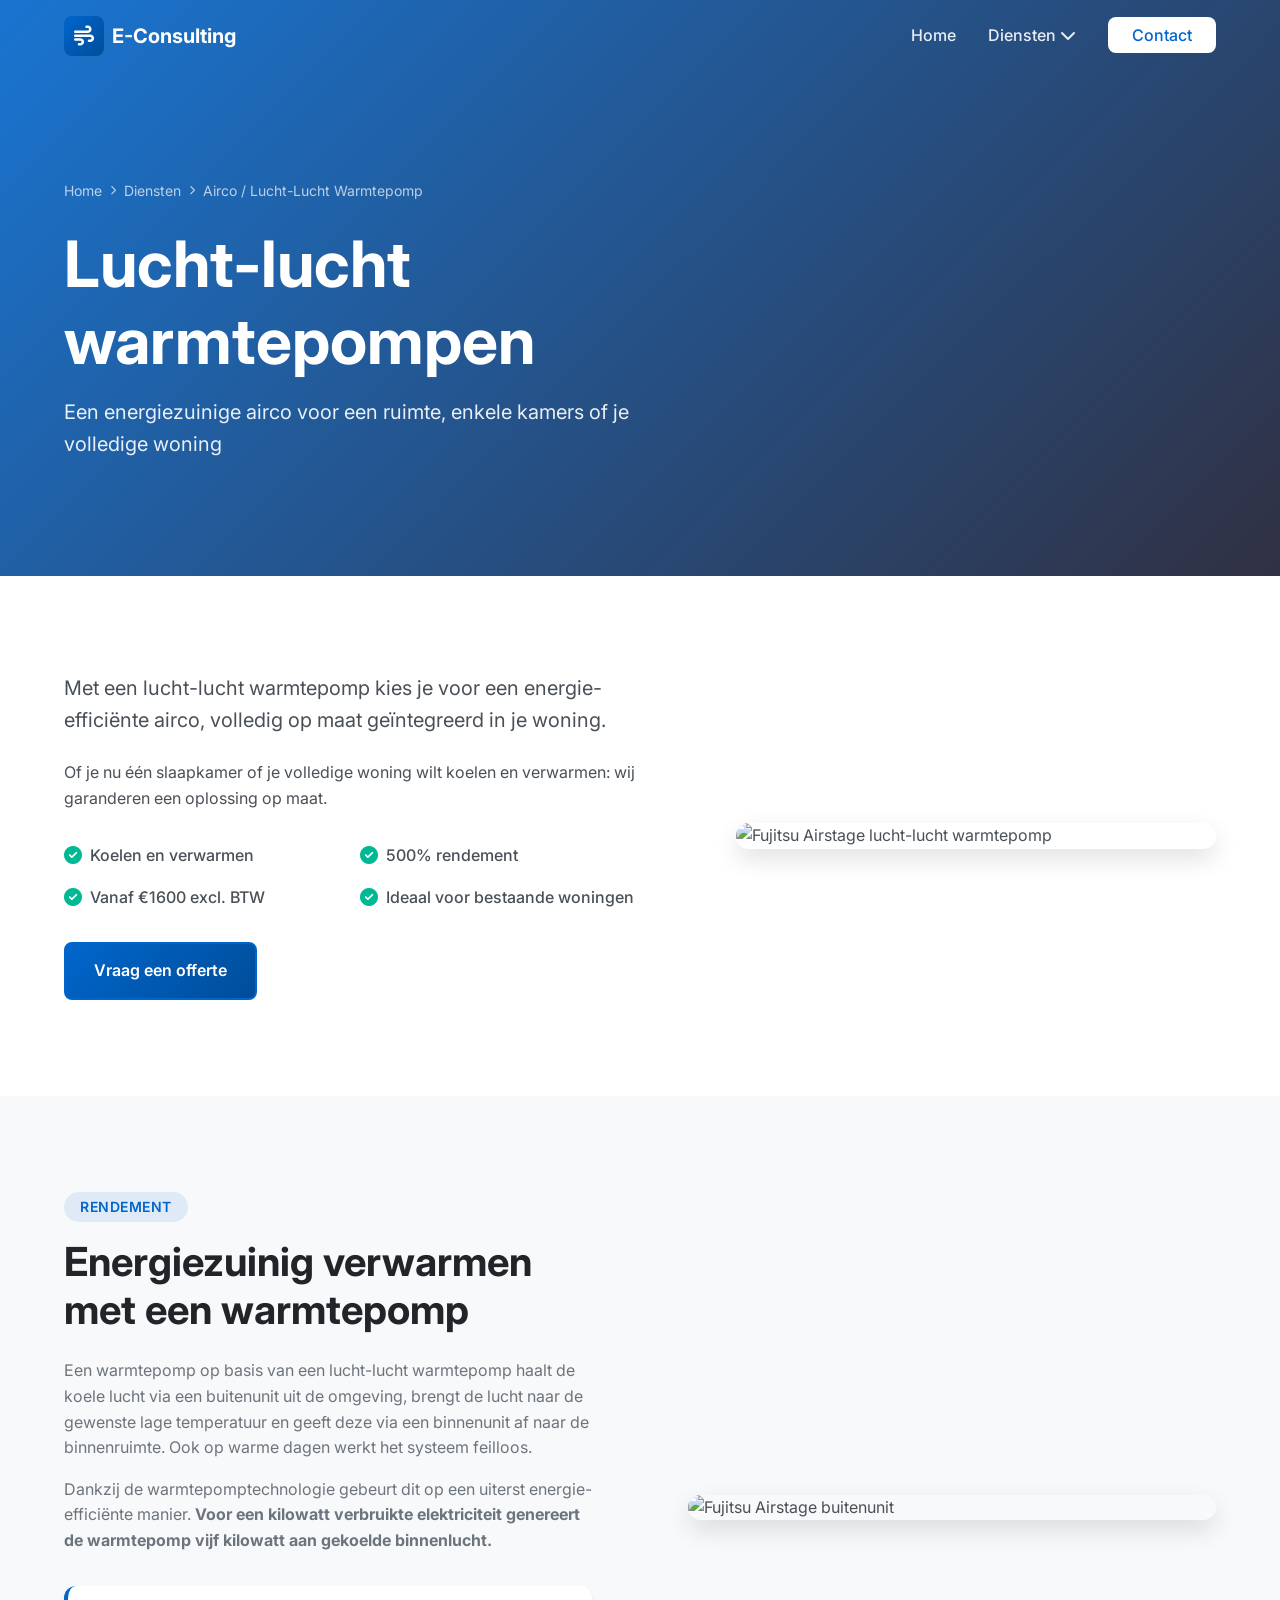
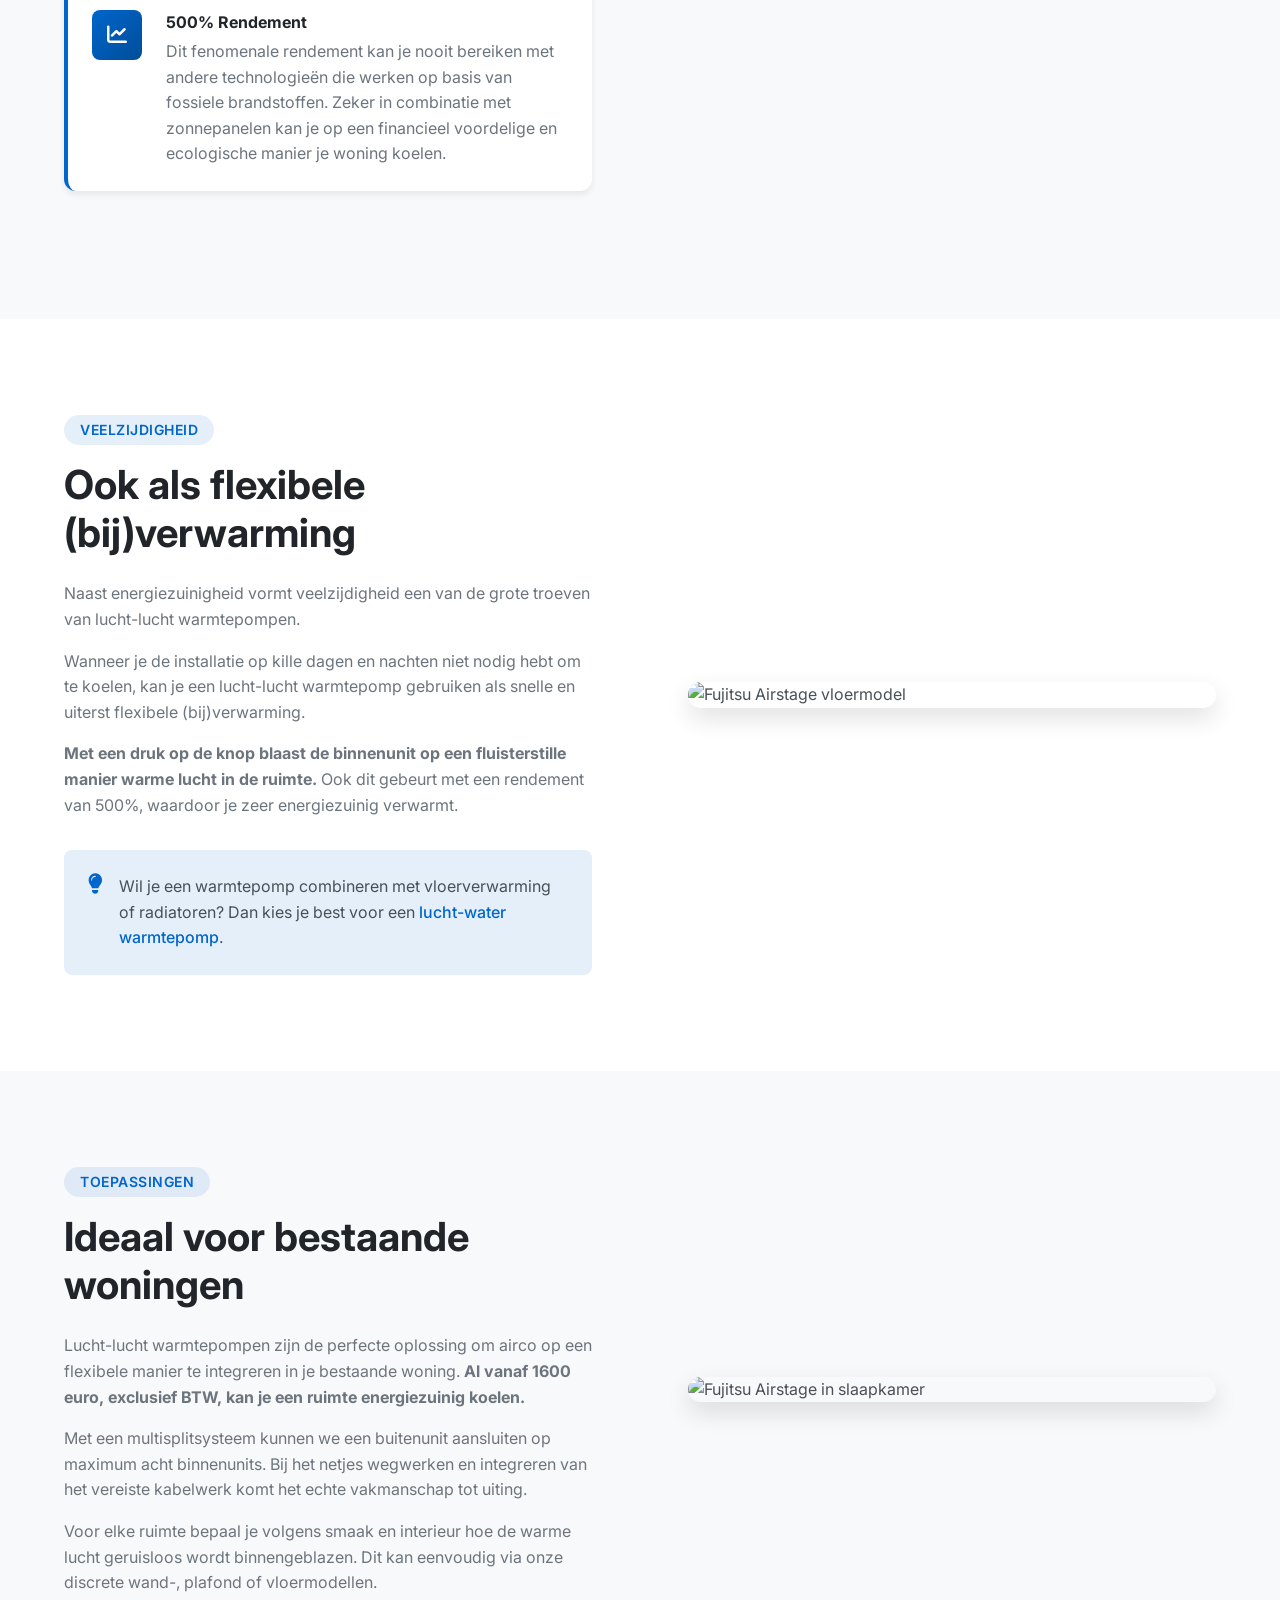
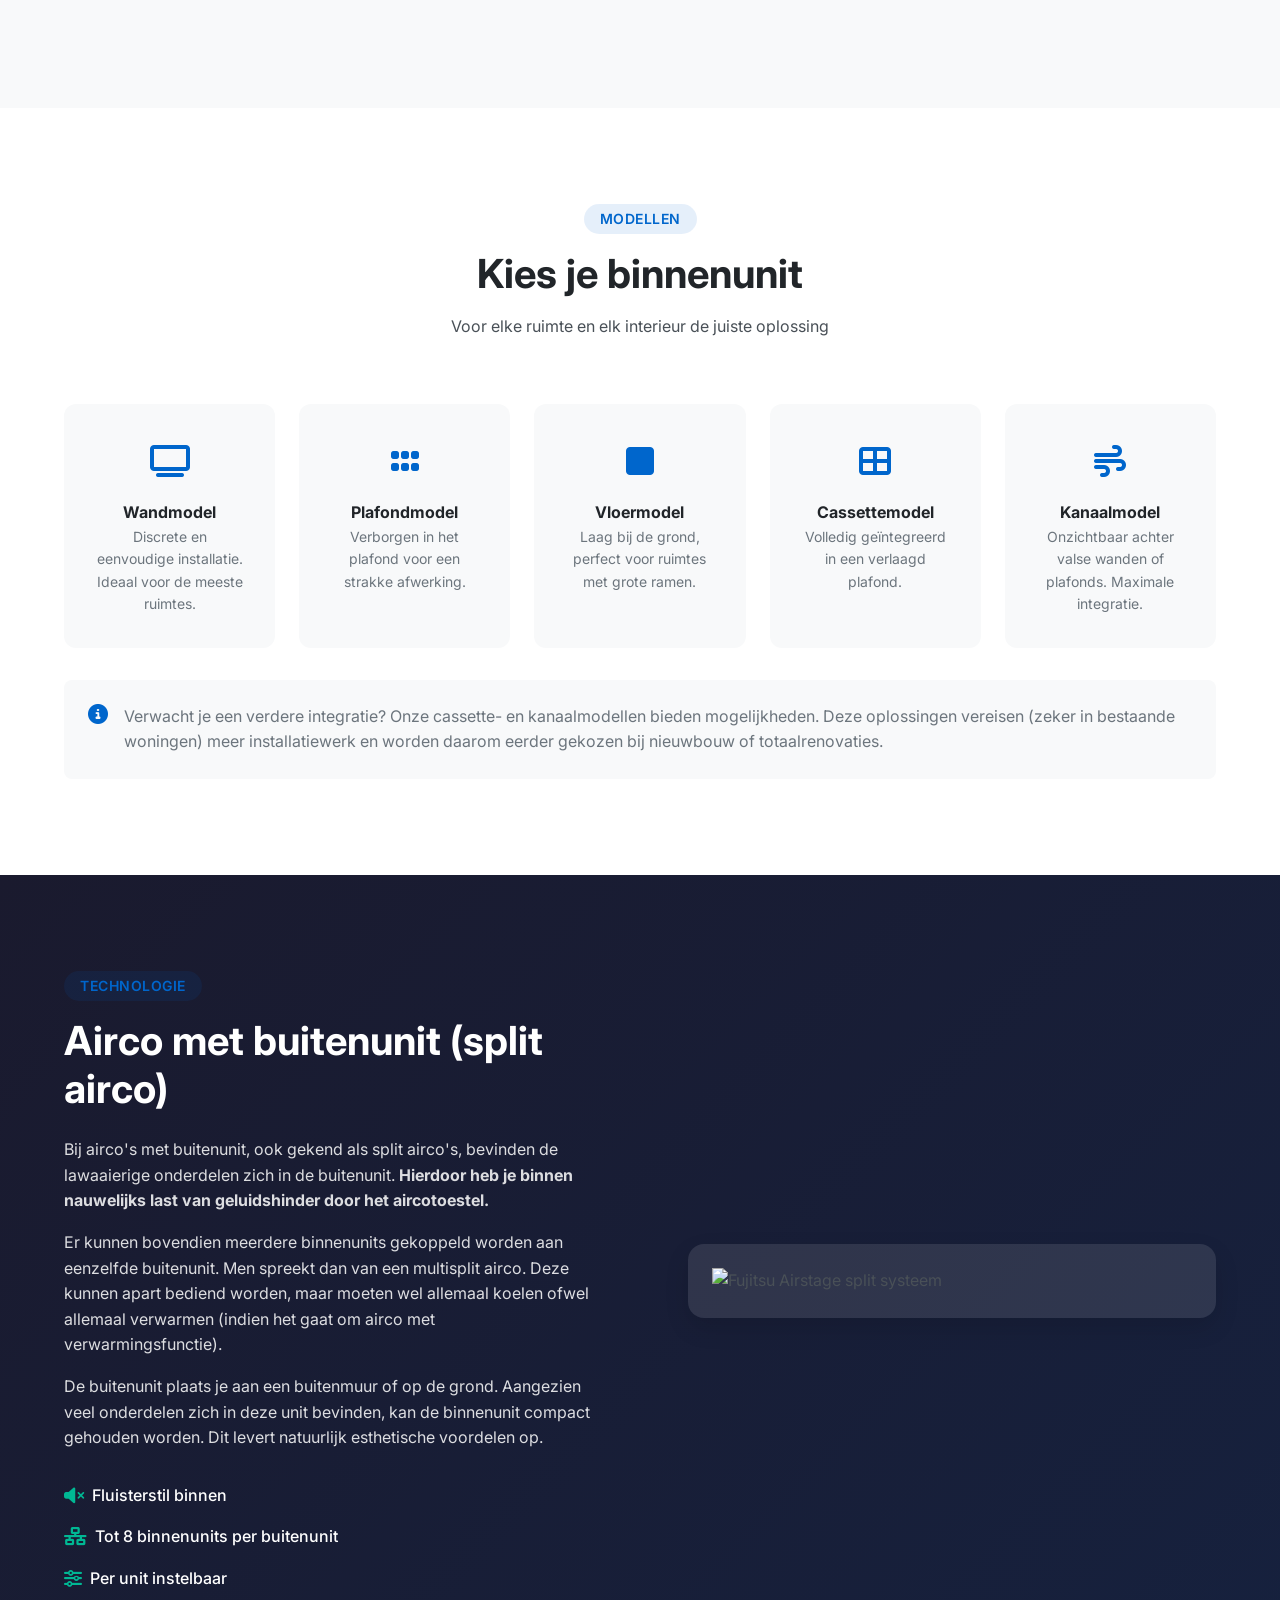
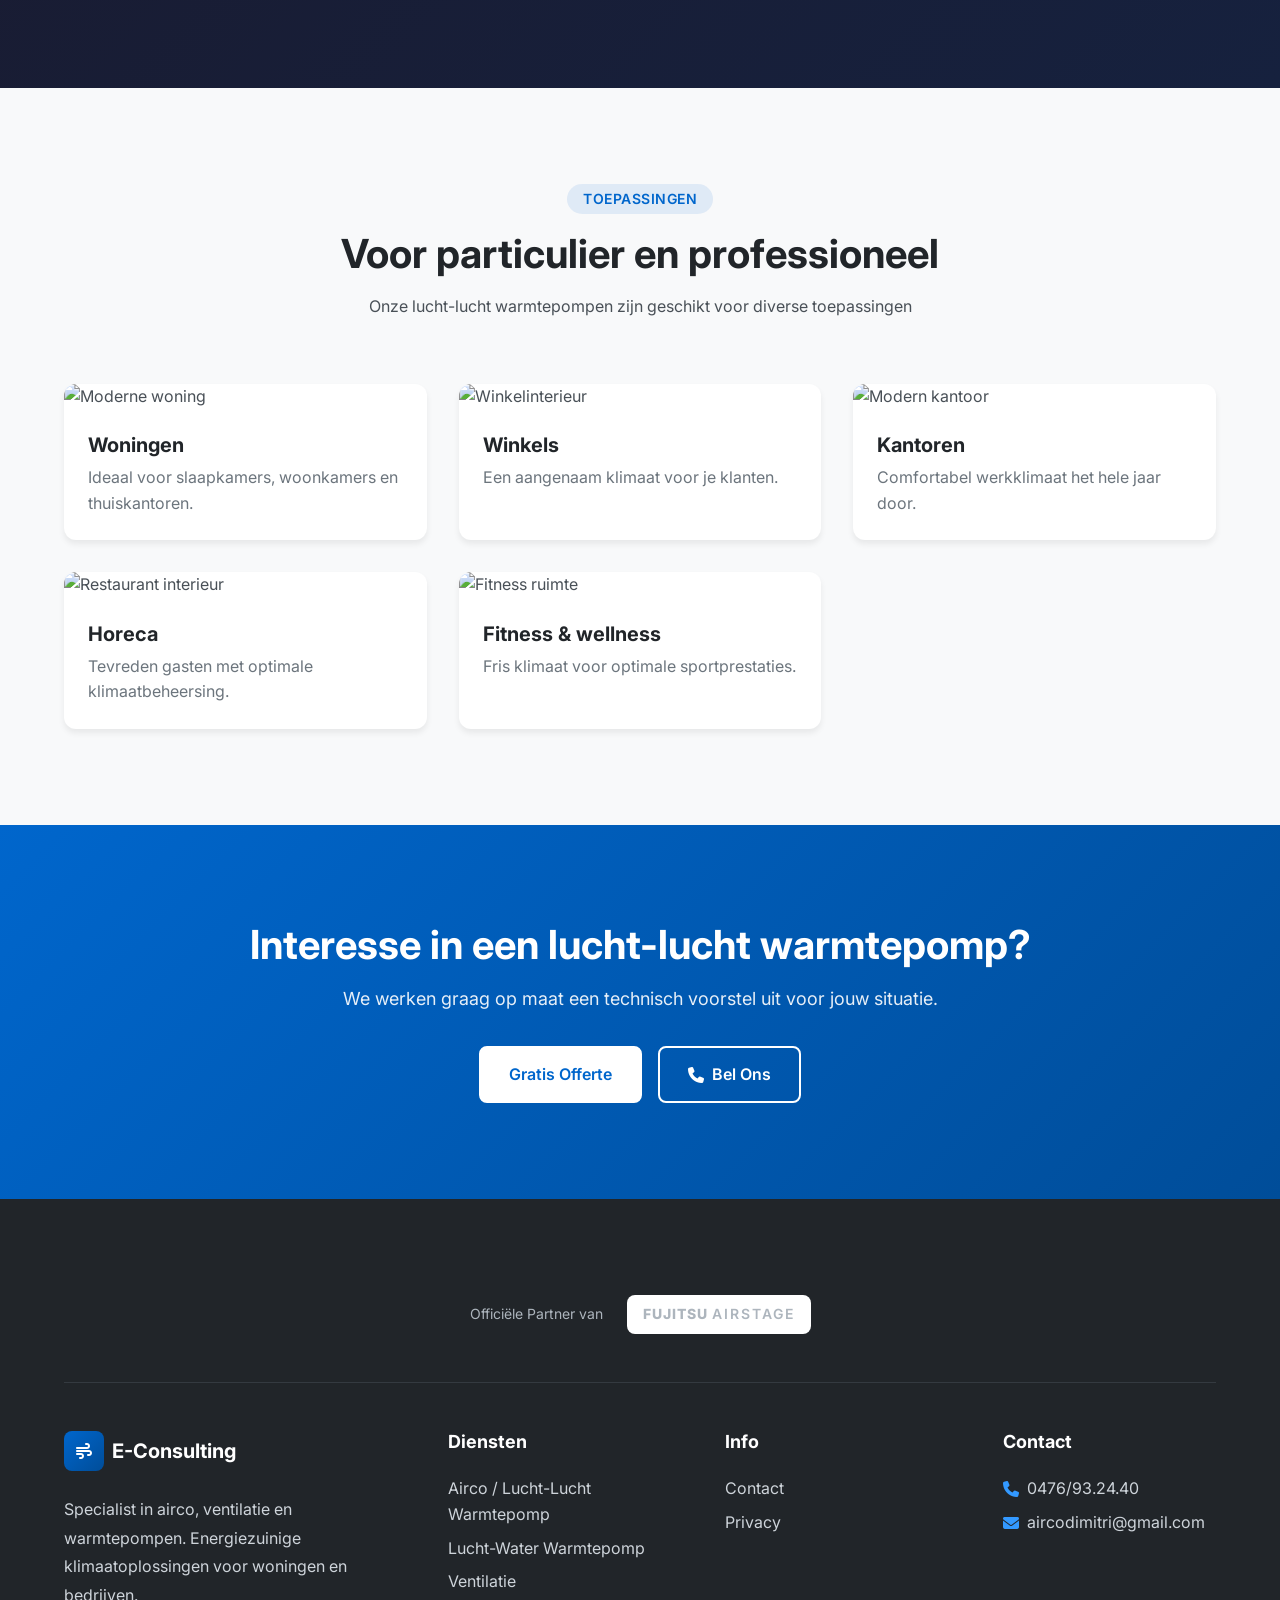
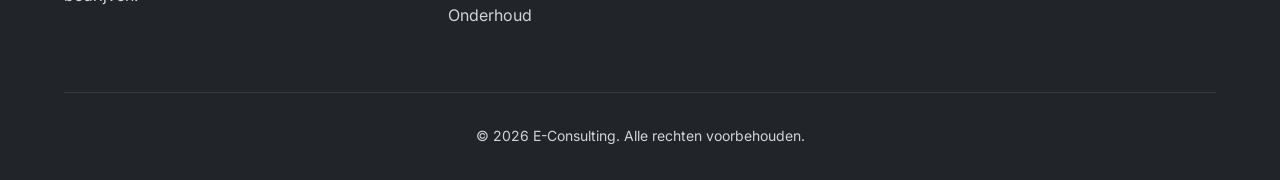
==== commit 2efbfb5e: "Hero-afbeelding vervangen, Why Choose Us en Applications verwijderd, navigatie opgeschoond" ====
--- a/airco.html
+++ b/airco.html
@@ -36,8 +36,6 @@
                         <li><a href="onderhoud.html">Onderhoud</a></li>
                     </ul>
                 </li>
-                <li><a href="index.html#over-ons" class="nav-link">Over Ons</a></li>
-                <li><a href="index.html#projecten" class="nav-link">Projecten</a></li>
                 <li><a href="index.html#contact" class="nav-link nav-cta">Contact</a></li>
             </ul>
         </div>
@@ -337,8 +335,6 @@
                 <div class="footer-links">
                     <h4>Info</h4>
                     <ul>
-                        <li><a href="index.html#over-ons">Over Ons</a></li>
-                        <li><a href="index.html#projecten">Projecten</a></li>
                         <li><a href="index.html#contact">Contact</a></li>
                         <li><a href="privacy.html">Privacy</a></li>
                     </ul>
@@ -350,7 +346,7 @@
                 </div>
             </div>
             <div class="footer-bottom">
-                <p>&copy; 2025 E-Consulting. Alle rechten voorbehouden.</p>
+                <p>&copy; 2026 E-Consulting. Alle rechten voorbehouden.</p>
             </div>
         </div>
     </footer>
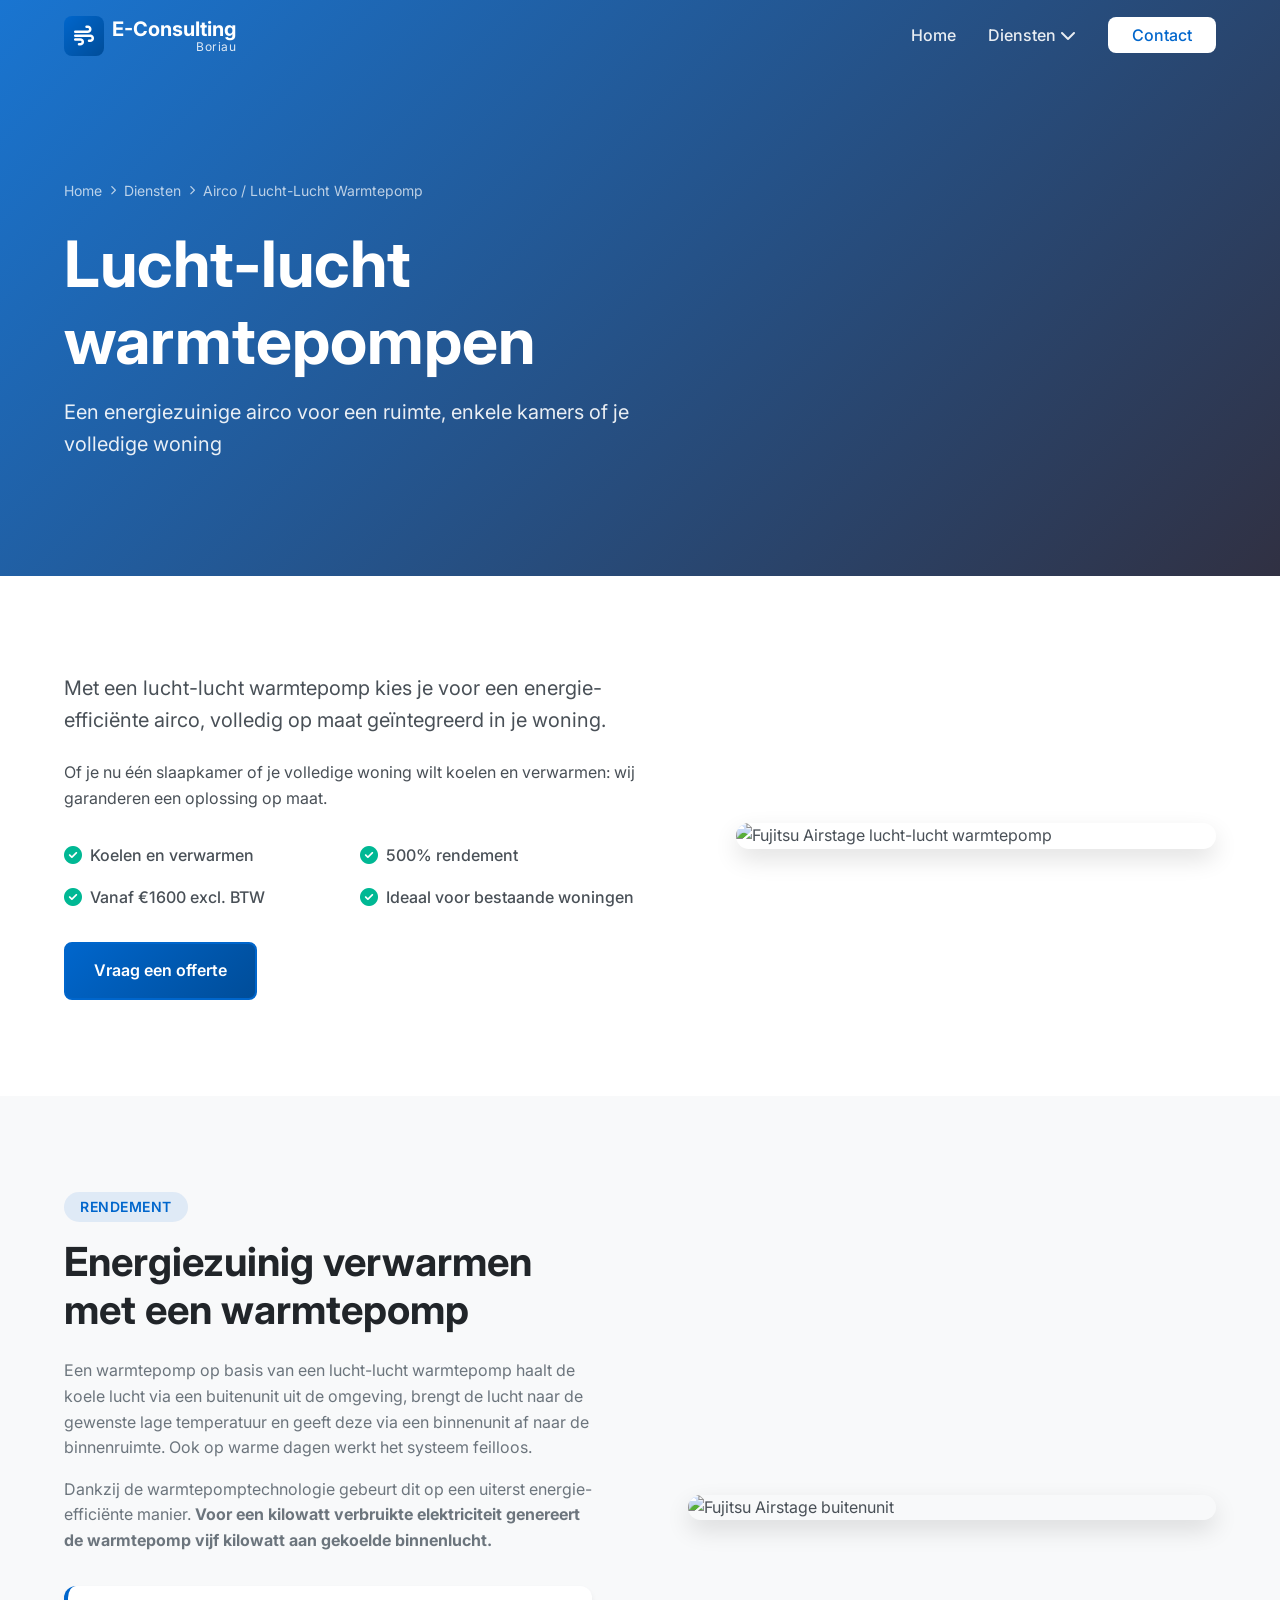
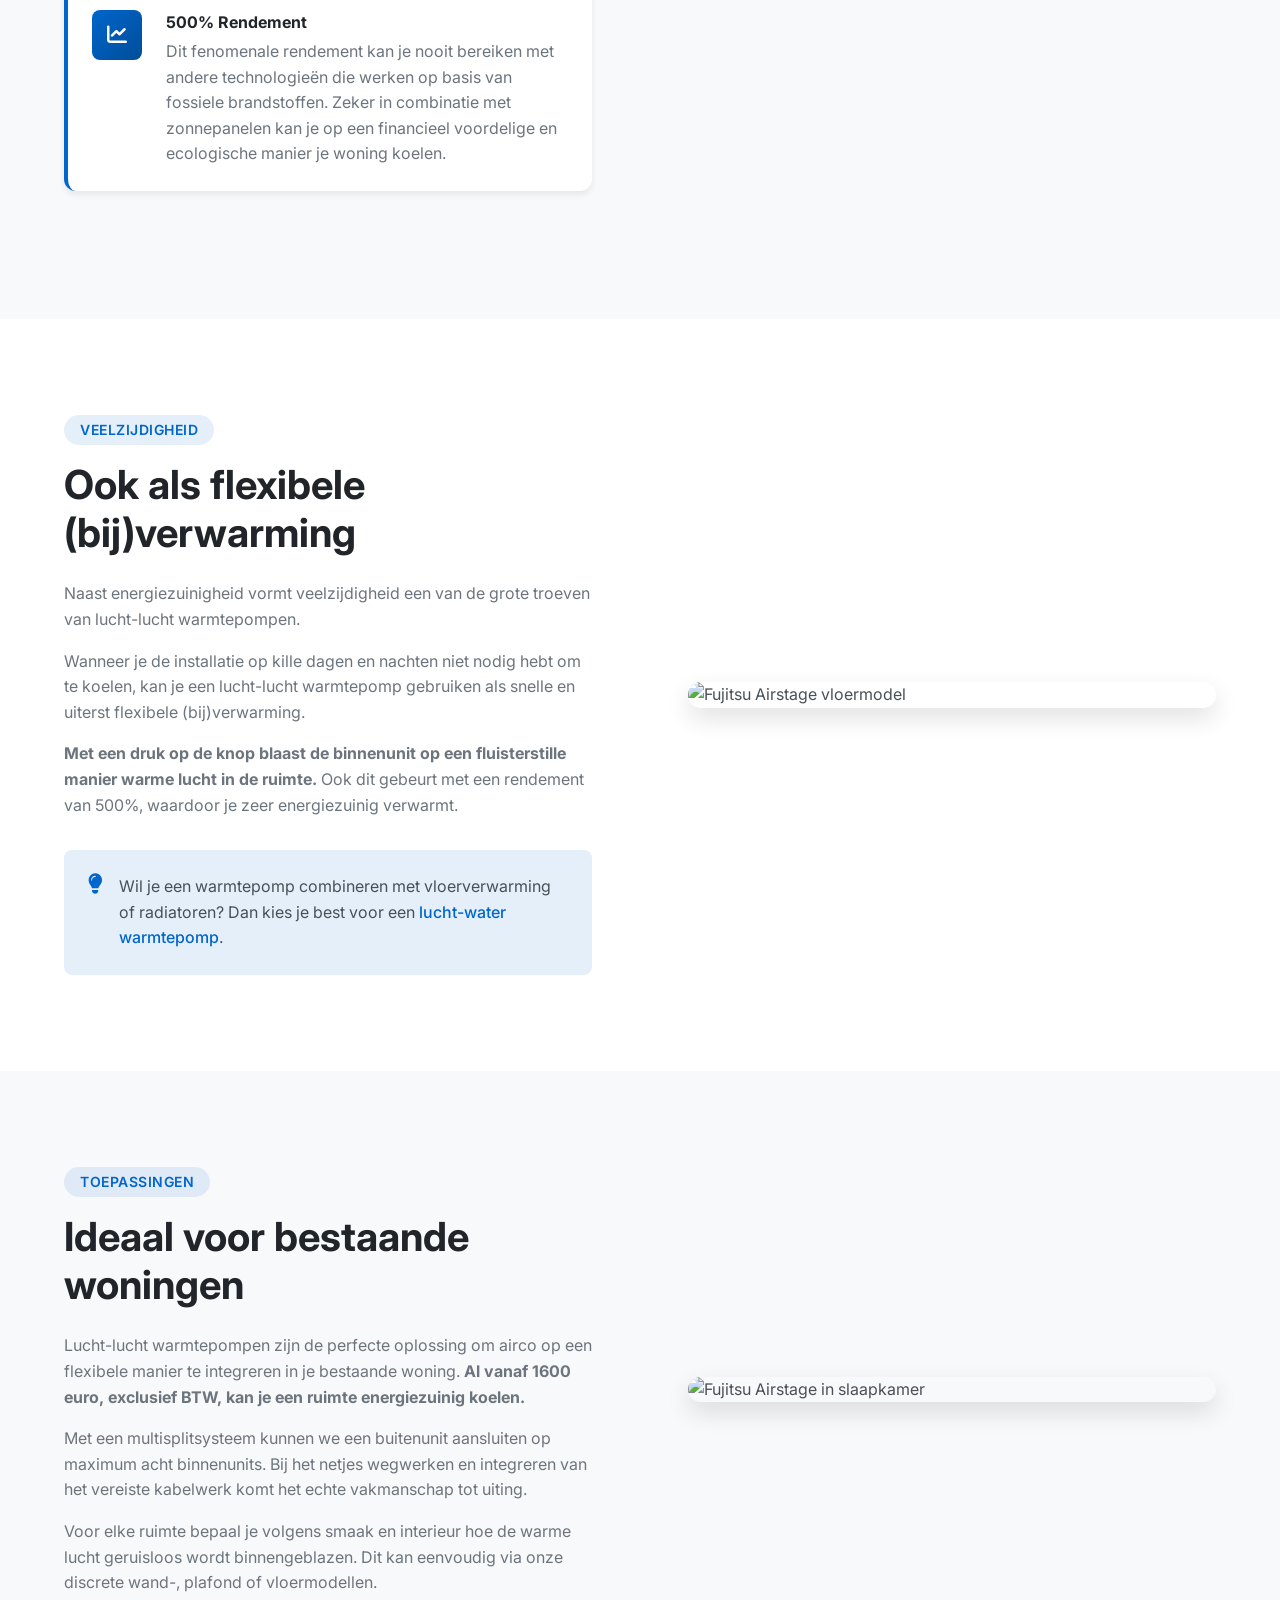
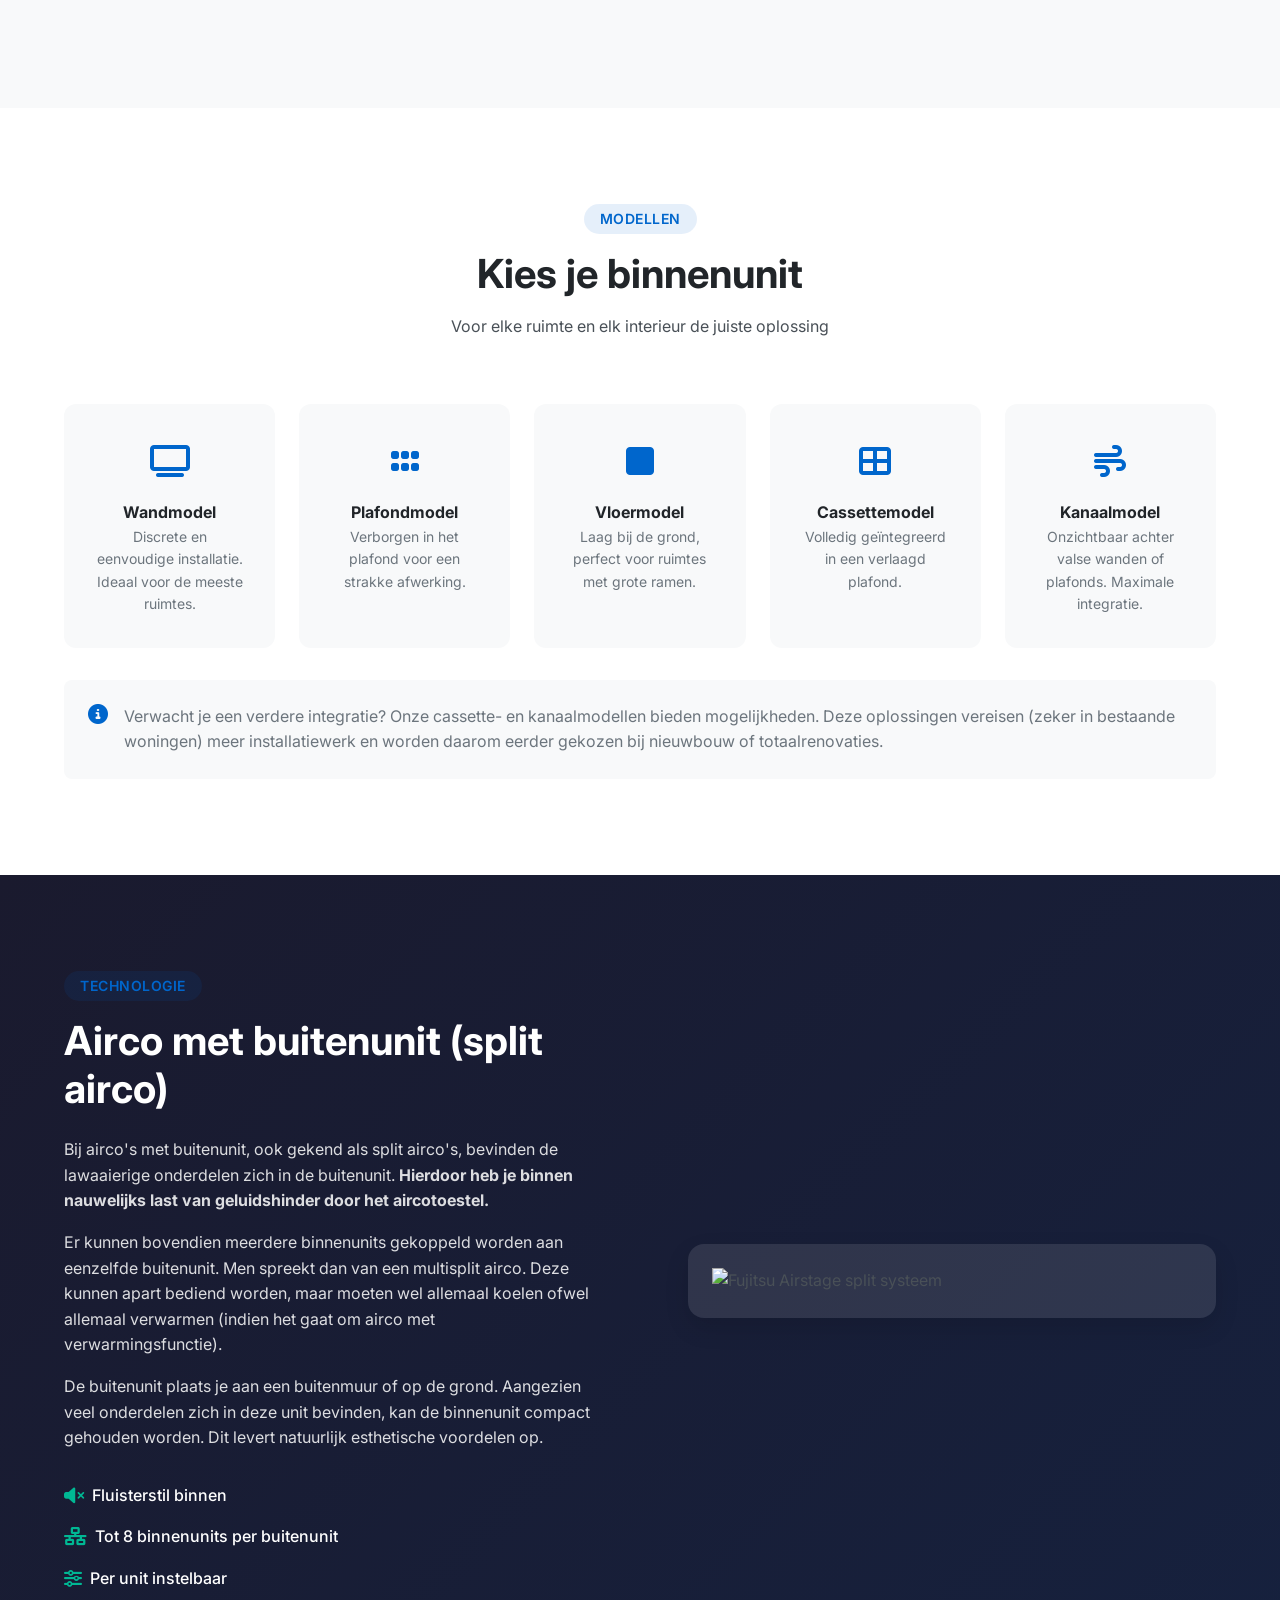
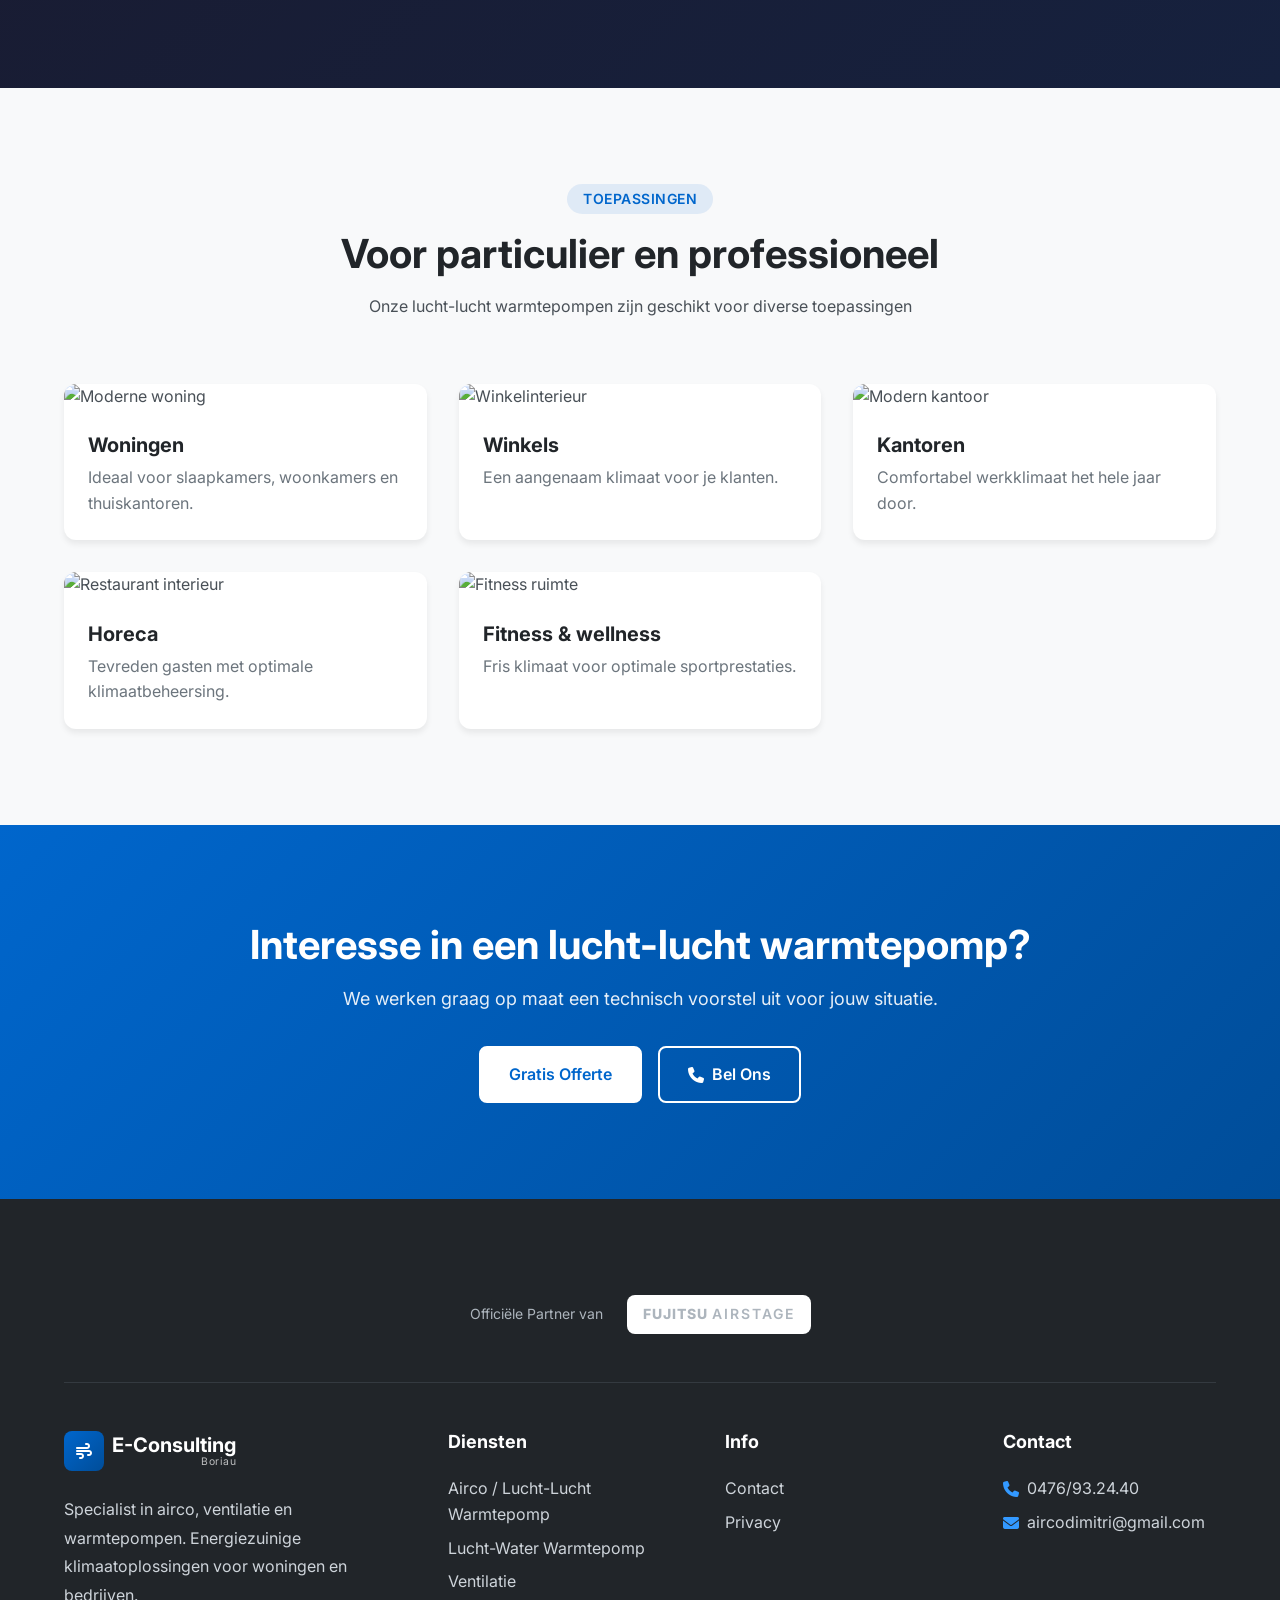
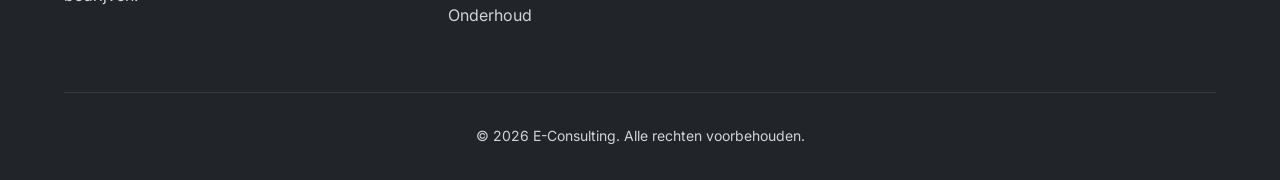
==== commit 54d44eb1: "Logo Boriau toegevoegd en rechts uitgelijnd" ====
--- a/airco.html
+++ b/airco.html
@@ -18,7 +18,7 @@
         <div class="container">
             <a href="index.html" class="logo">
                 <span class="logo-icon"><i class="fas fa-wind"></i></span>
-                <span class="logo-text">E-Consulting</span>
+                <span class="logo-text-wrapper"><span class="logo-text">E-Consulting</span><span class="logo-sub">Boriau</span></span>
             </a>
             <button class="nav-toggle" id="navToggle" aria-label="Menu openen">
                 <span></span>
@@ -319,7 +319,7 @@
                 <div class="footer-brand">
                     <a href="index.html" class="footer-logo">
                         <span class="logo-icon"><i class="fas fa-wind"></i></span>
-                        <span class="logo-text">E-Consulting</span>
+                        <span class="logo-text-wrapper"><span class="logo-text">E-Consulting</span><span class="logo-sub">Boriau</span></span>
                     </a>
                     <p>Specialist in airco, ventilatie en warmtepompen. Energiezuinige klimaatoplossingen voor woningen en bedrijven.</p>
                 </div>
--- a/css/style.css
+++ b/css/style.css
@@ -295,6 +295,20 @@
     transition: var(--transition);
 }
 
+.logo-text-wrapper {
+    display: flex;
+    flex-direction: column;
+    line-height: 1.1;
+}
+
+.logo-sub {
+    font-size: 0.6em;
+    font-weight: 400;
+    opacity: 0.85;
+    letter-spacing: 0.5px;
+    text-align: right;
+}
+
 .navbar.scrolled .logo {
     color: var(--primary);
 }
@@ -1520,10 +1534,24 @@
     margin-bottom: var(--space-lg);
 }
 
+.footer-logo .logo-text-wrapper {
+    display: flex;
+    flex-direction: column;
+    line-height: 1.1;
+}
+
 .footer-logo .logo-text {
     font-size: var(--font-size-xl);
     font-weight: 700;
     color: var(--white);
+}
+
+.footer-logo .logo-sub {
+    font-size: 0.65em;
+    font-weight: 400;
+    opacity: 0.7;
+    color: var(--white);
+    text-align: right;
 }
 
 .footer-brand p {
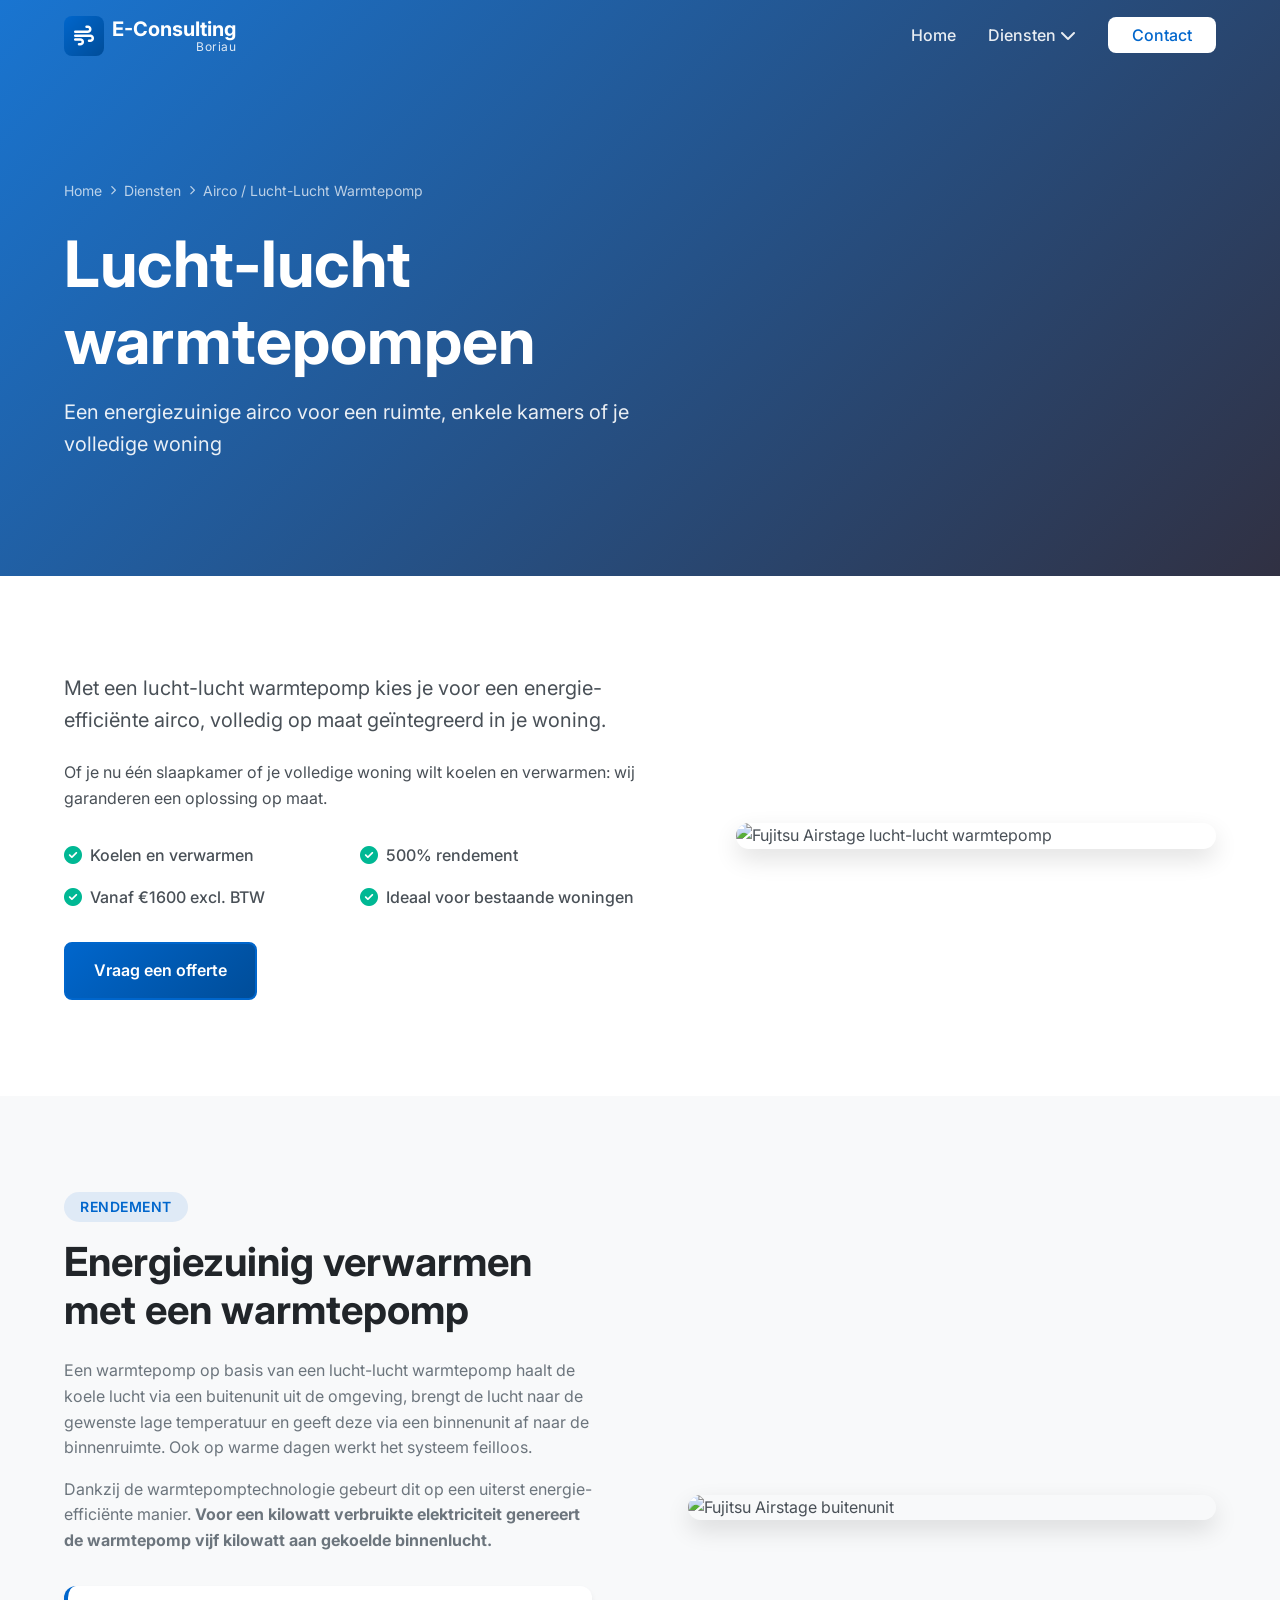
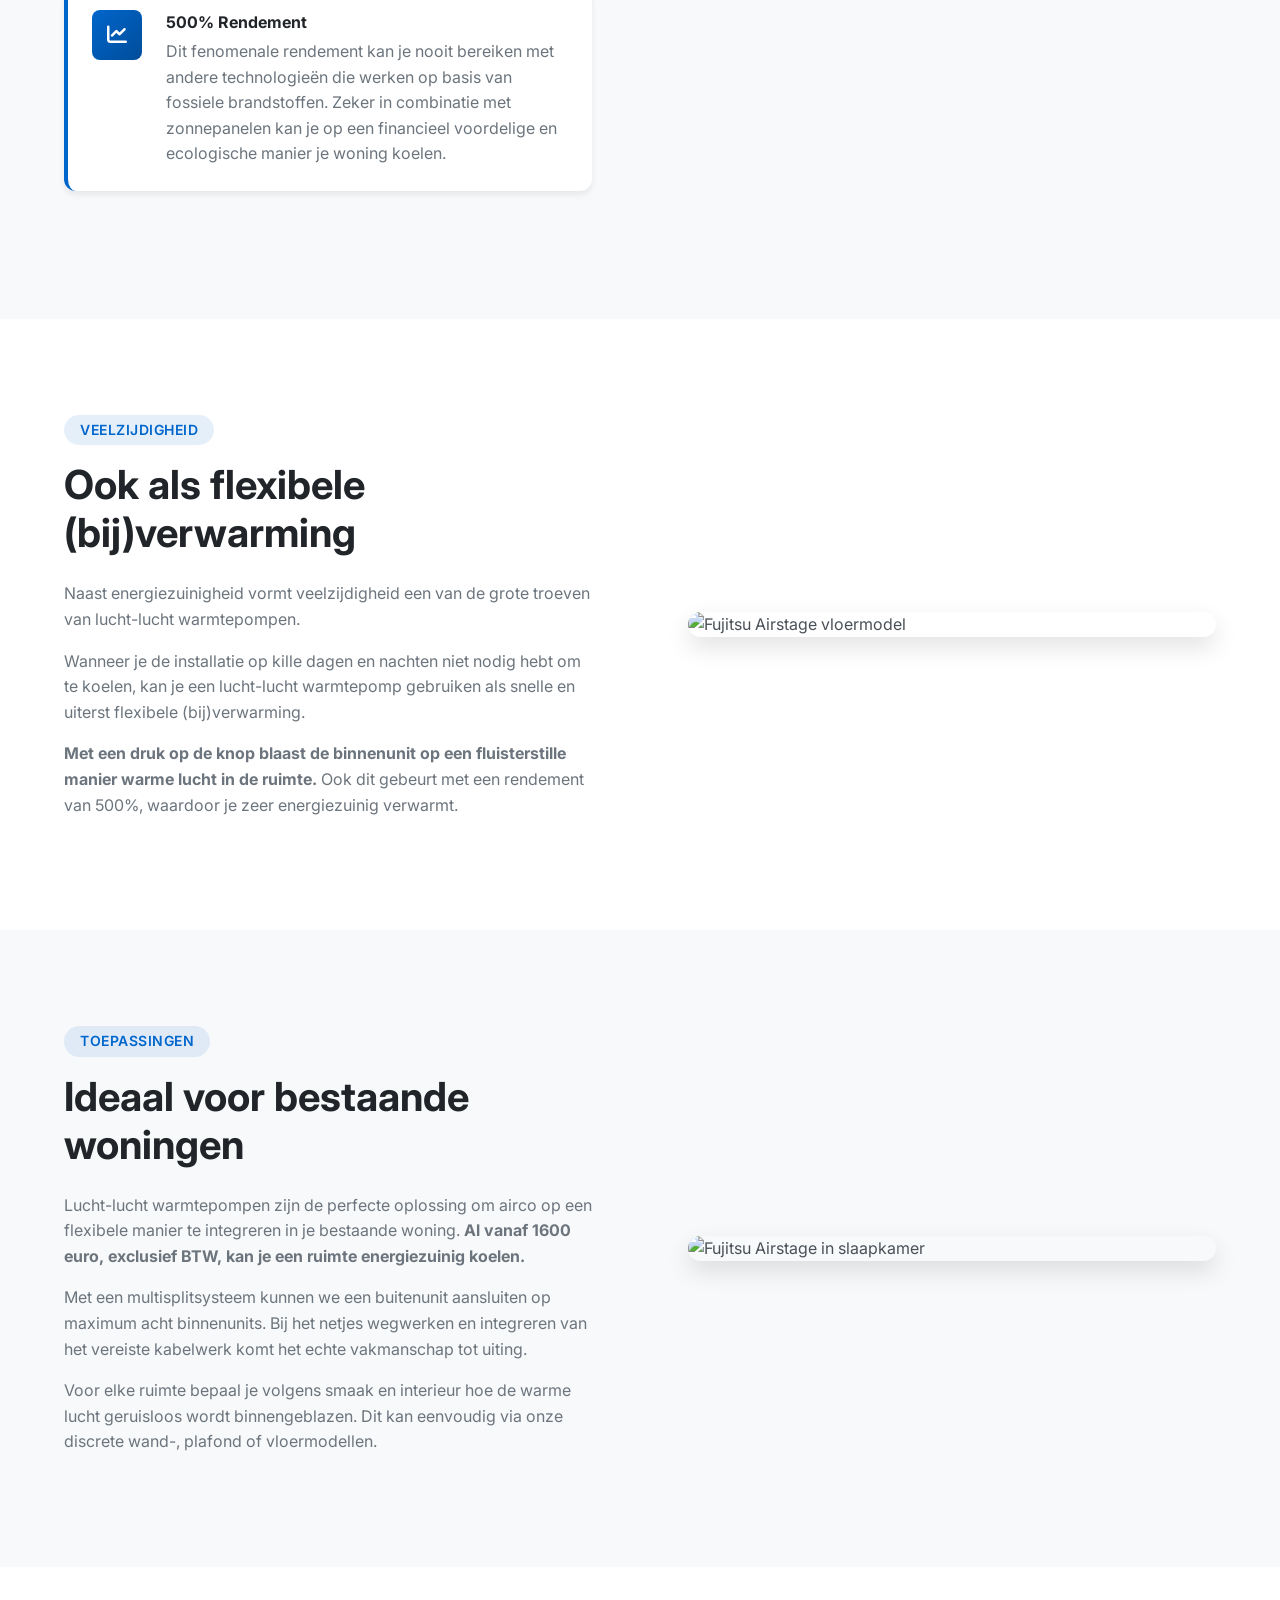
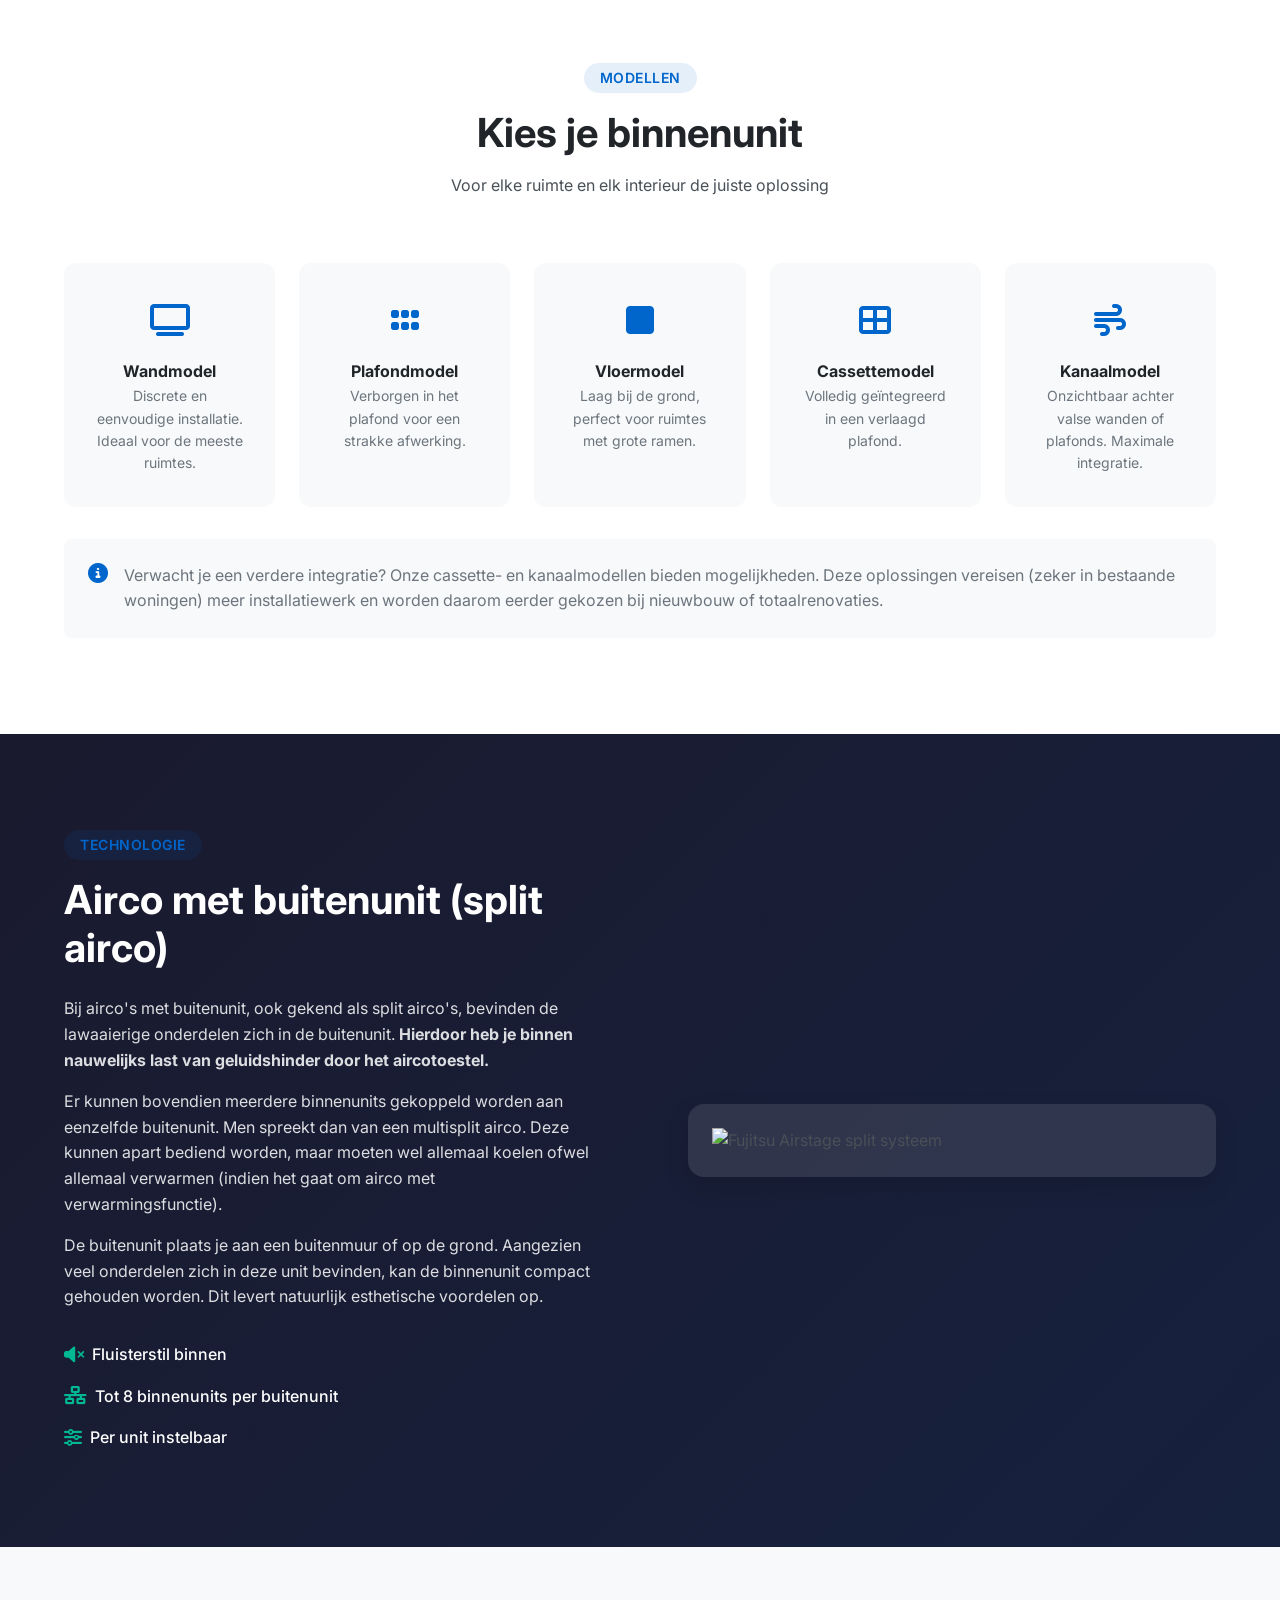
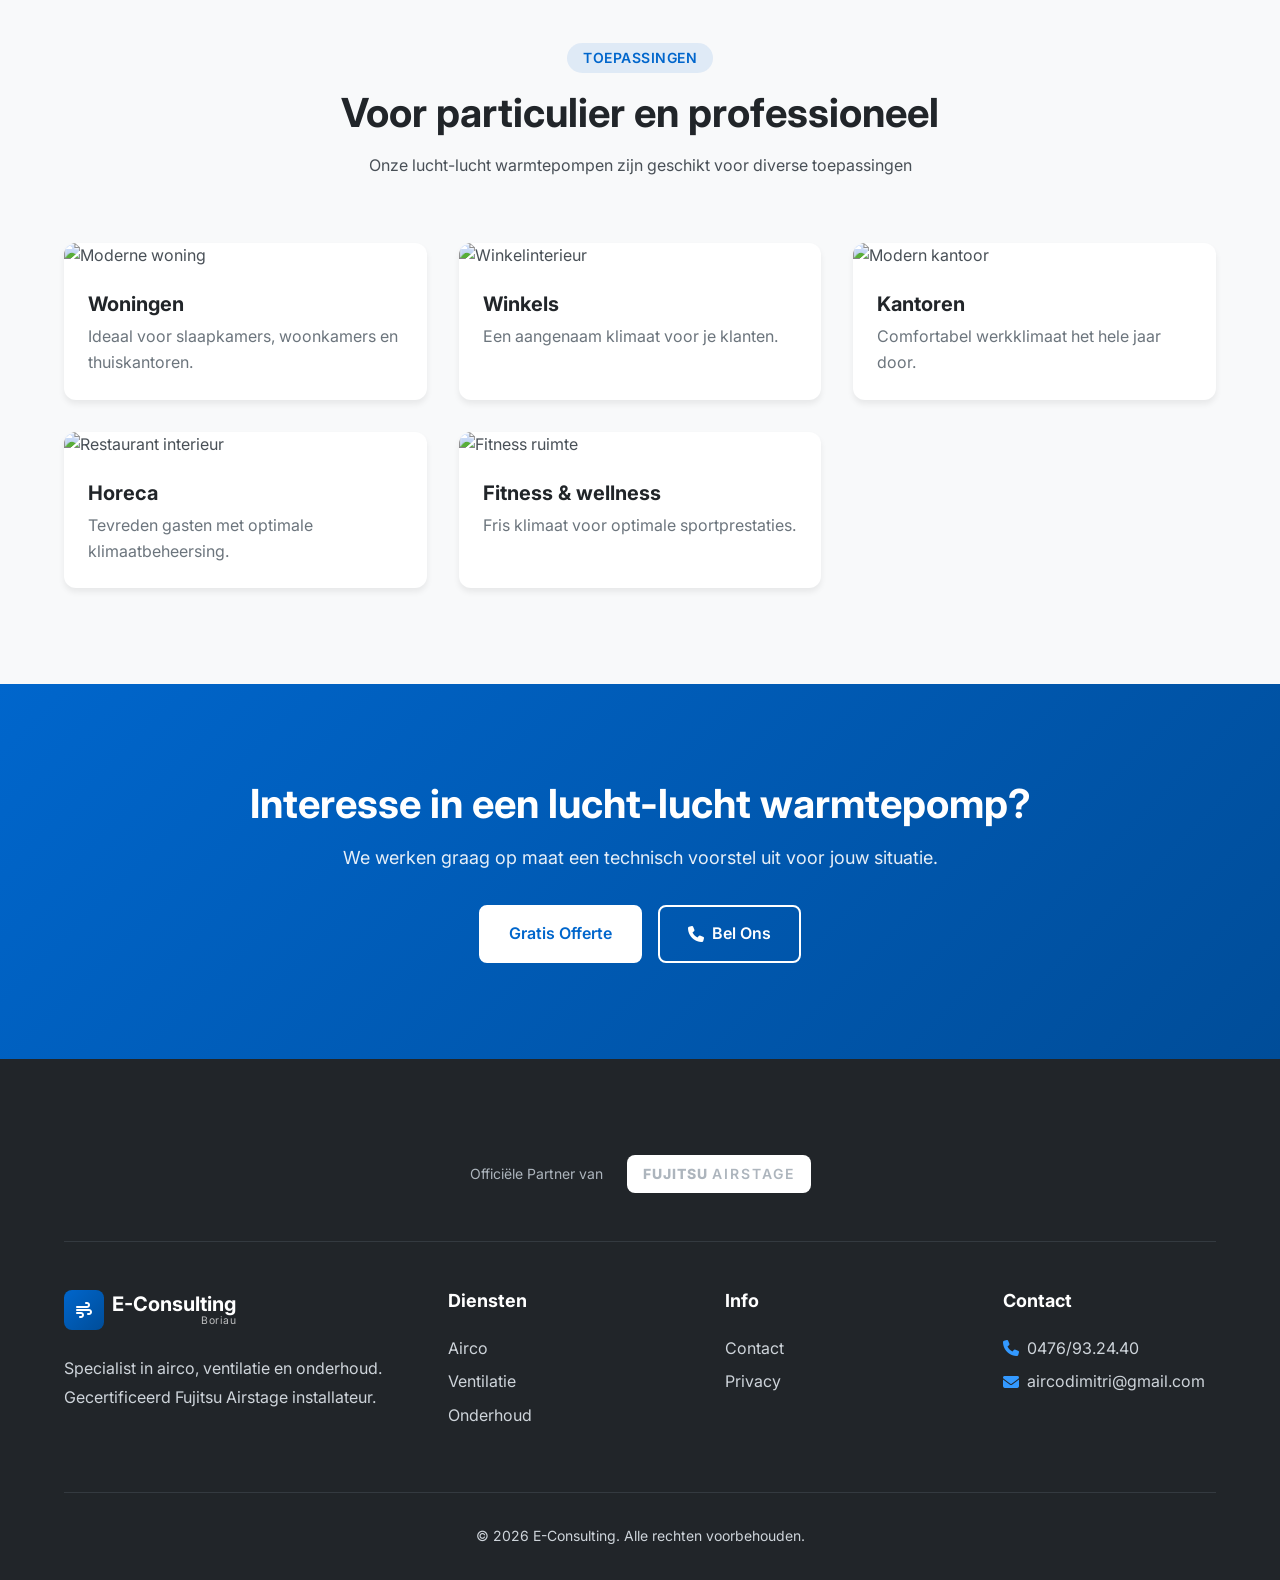
==== commit 60842474: "Remove lucht-water warmtepomp service, replace with onderhoud" ====
--- a/airco.html
+++ b/airco.html
@@ -30,8 +30,7 @@
                 <li class="dropdown">
                     <a href="#" class="nav-link">Diensten <i class="fas fa-chevron-down"></i></a>
                     <ul class="dropdown-menu">
-                        <li><a href="airco.html" class="active">Airco / Lucht-Lucht Warmtepomp</a></li>
-                        <li><a href="warmtepomp.html">Lucht-Water Warmtepomp</a></li>
+                        <li><a href="airco.html" class="active">Airco</a></li>
                         <li><a href="ventilatie.html">Ventilatie</a></li>
                         <li><a href="onderhoud.html">Onderhoud</a></li>
                     </ul>
@@ -129,10 +128,6 @@
                     <p>Naast energiezuinigheid vormt veelzijdigheid een van de grote troeven van lucht-lucht warmtepompen.</p>
                     <p>Wanneer je de installatie op kille dagen en nachten niet nodig hebt om te koelen, kan je een lucht-lucht warmtepomp gebruiken als snelle en uiterst flexibele (bij)verwarming.</p>
                     <p><strong>Met een druk op de knop blaast de binnenunit op een fluisterstille manier warme lucht in de ruimte.</strong> Ook dit gebeurt met een rendement van 500%, waardoor je zeer energiezuinig verwarmt.</p>
-                    <div class="info-box">
-                        <i class="fas fa-lightbulb"></i>
-                        <p>Wil je een warmtepomp combineren met vloerverwarming of radiatoren? Dan kies je best voor een <a href="warmtepomp.html">lucht-water warmtepomp</a>.</p>
-                    </div>
                 </div>
                 <div class="feature-image">
                     <img src="https://fujitsu-airstage.be/wp-content/uploads/sites/2/2026/03/fujitsu-vloermodel-980x1305.jpg" alt="Fujitsu Airstage vloermodel" class="product-image">
@@ -321,13 +316,12 @@
                         <span class="logo-icon"><i class="fas fa-wind"></i></span>
                         <span class="logo-text-wrapper"><span class="logo-text">E-Consulting</span><span class="logo-sub">Boriau</span></span>
                     </a>
-                    <p>Specialist in airco, ventilatie en warmtepompen. Energiezuinige klimaatoplossingen voor woningen en bedrijven.</p>
+                    <p>Specialist in airco, ventilatie en onderhoud. Gecertificeerd Fujitsu Airstage installateur.</p>
                 </div>
                 <div class="footer-links">
                     <h4>Diensten</h4>
                     <ul>
-                        <li><a href="airco.html">Airco / Lucht-Lucht Warmtepomp</a></li>
-                        <li><a href="warmtepomp.html">Lucht-Water Warmtepomp</a></li>
+                        <li><a href="airco.html">Airco</a></li>
                         <li><a href="ventilatie.html">Ventilatie</a></li>
                         <li><a href="onderhoud.html">Onderhoud</a></li>
                     </ul>
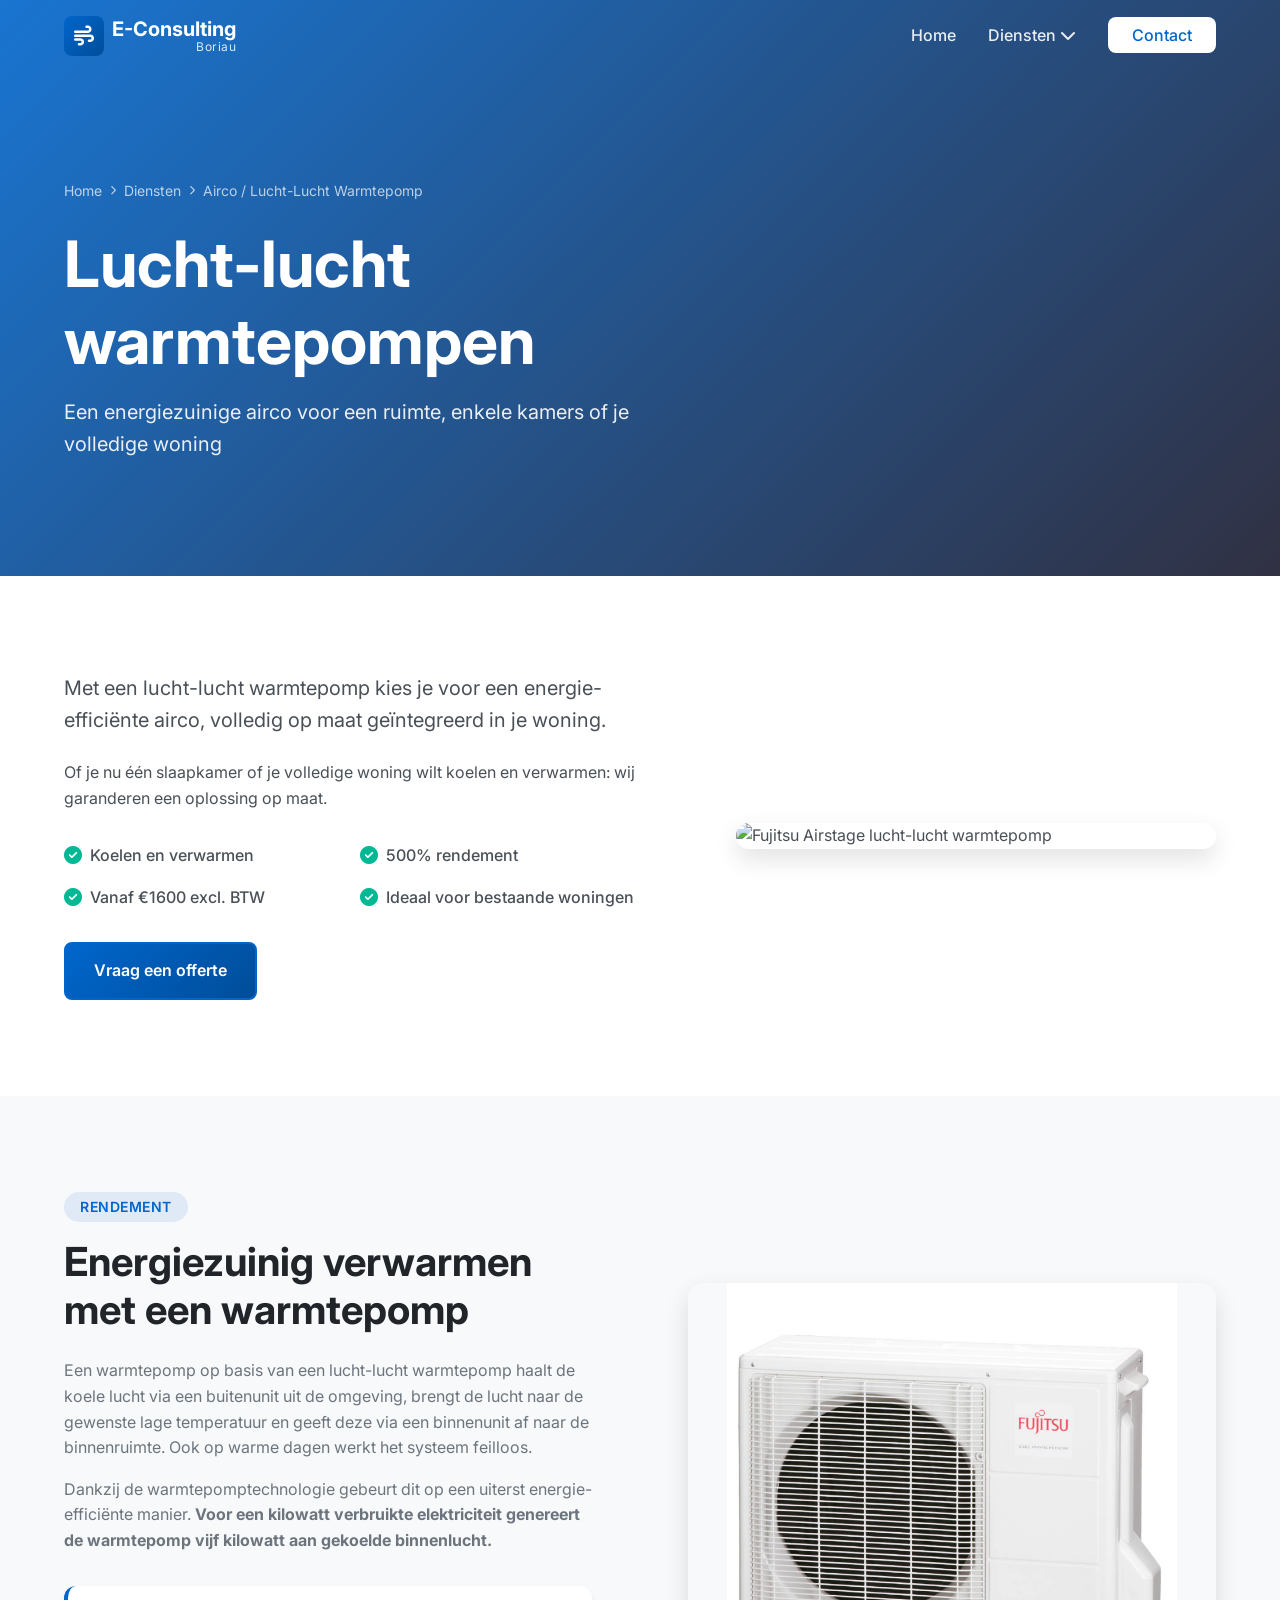
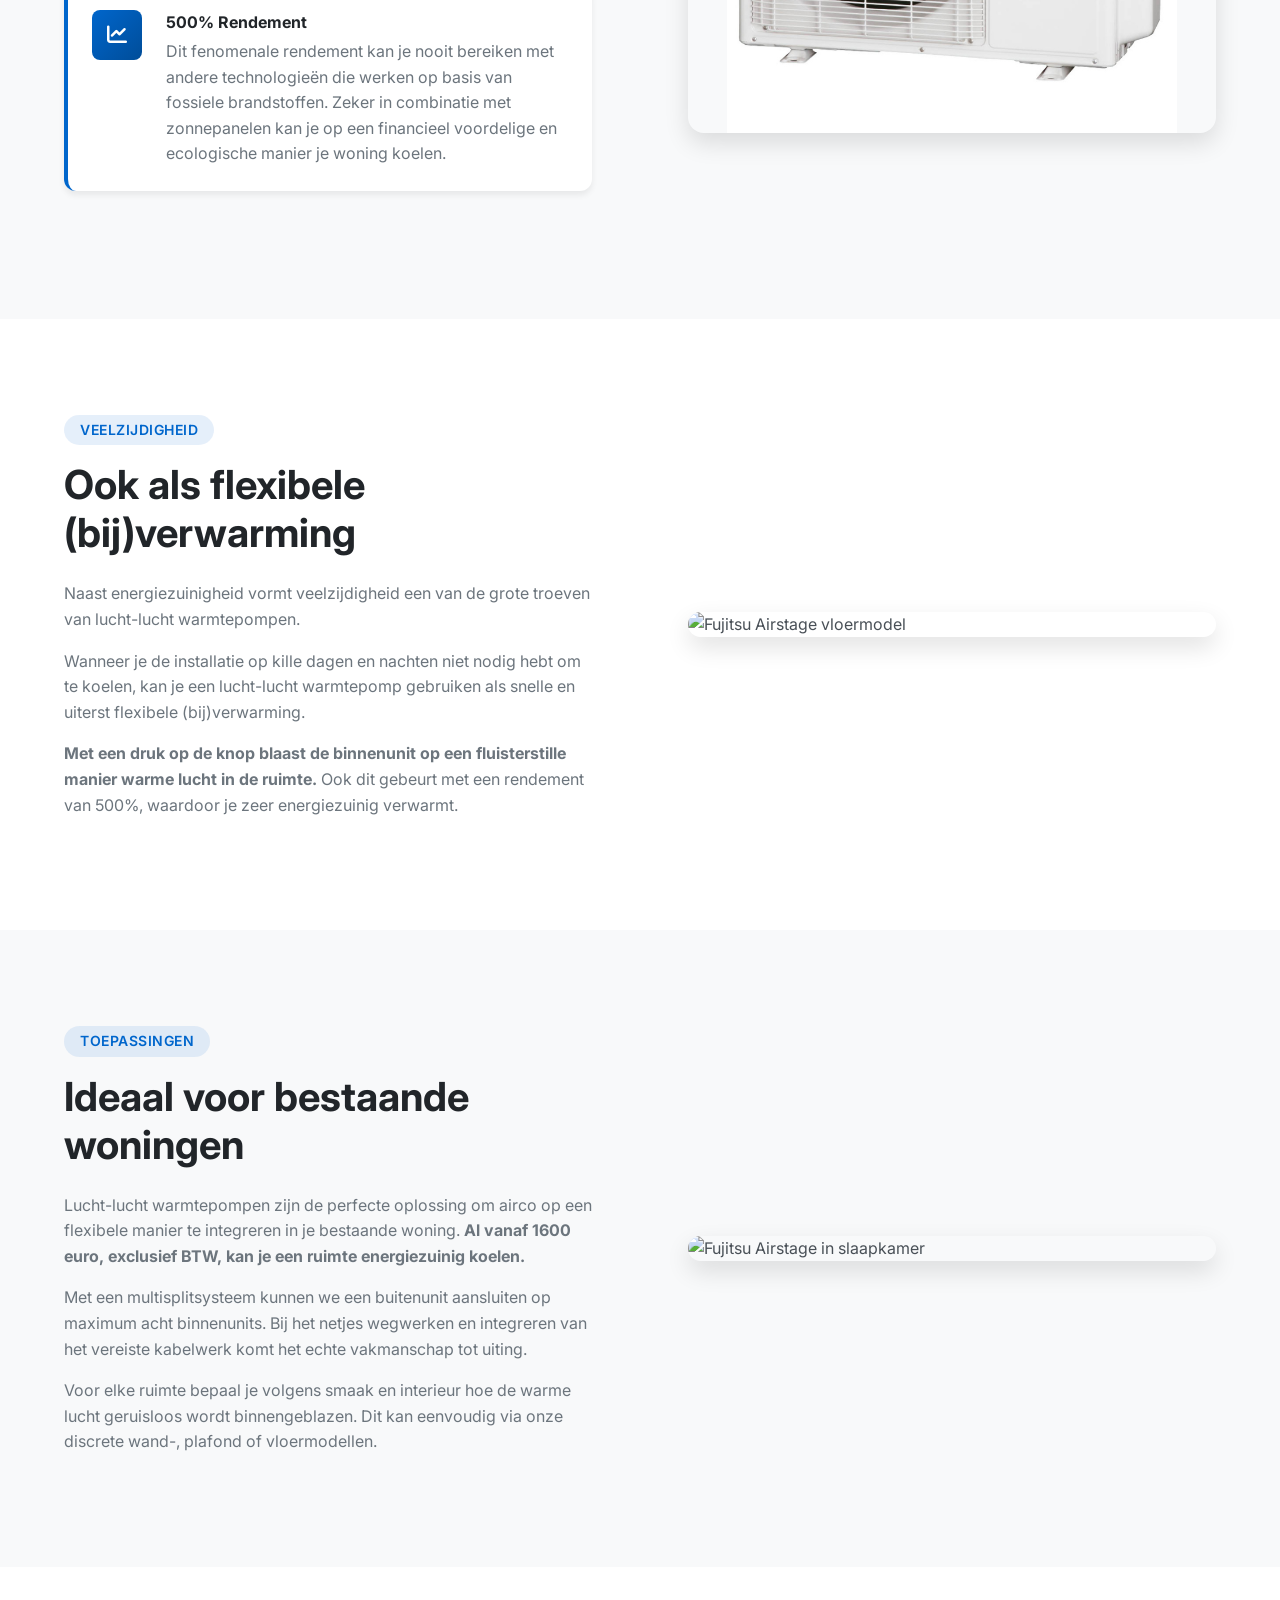
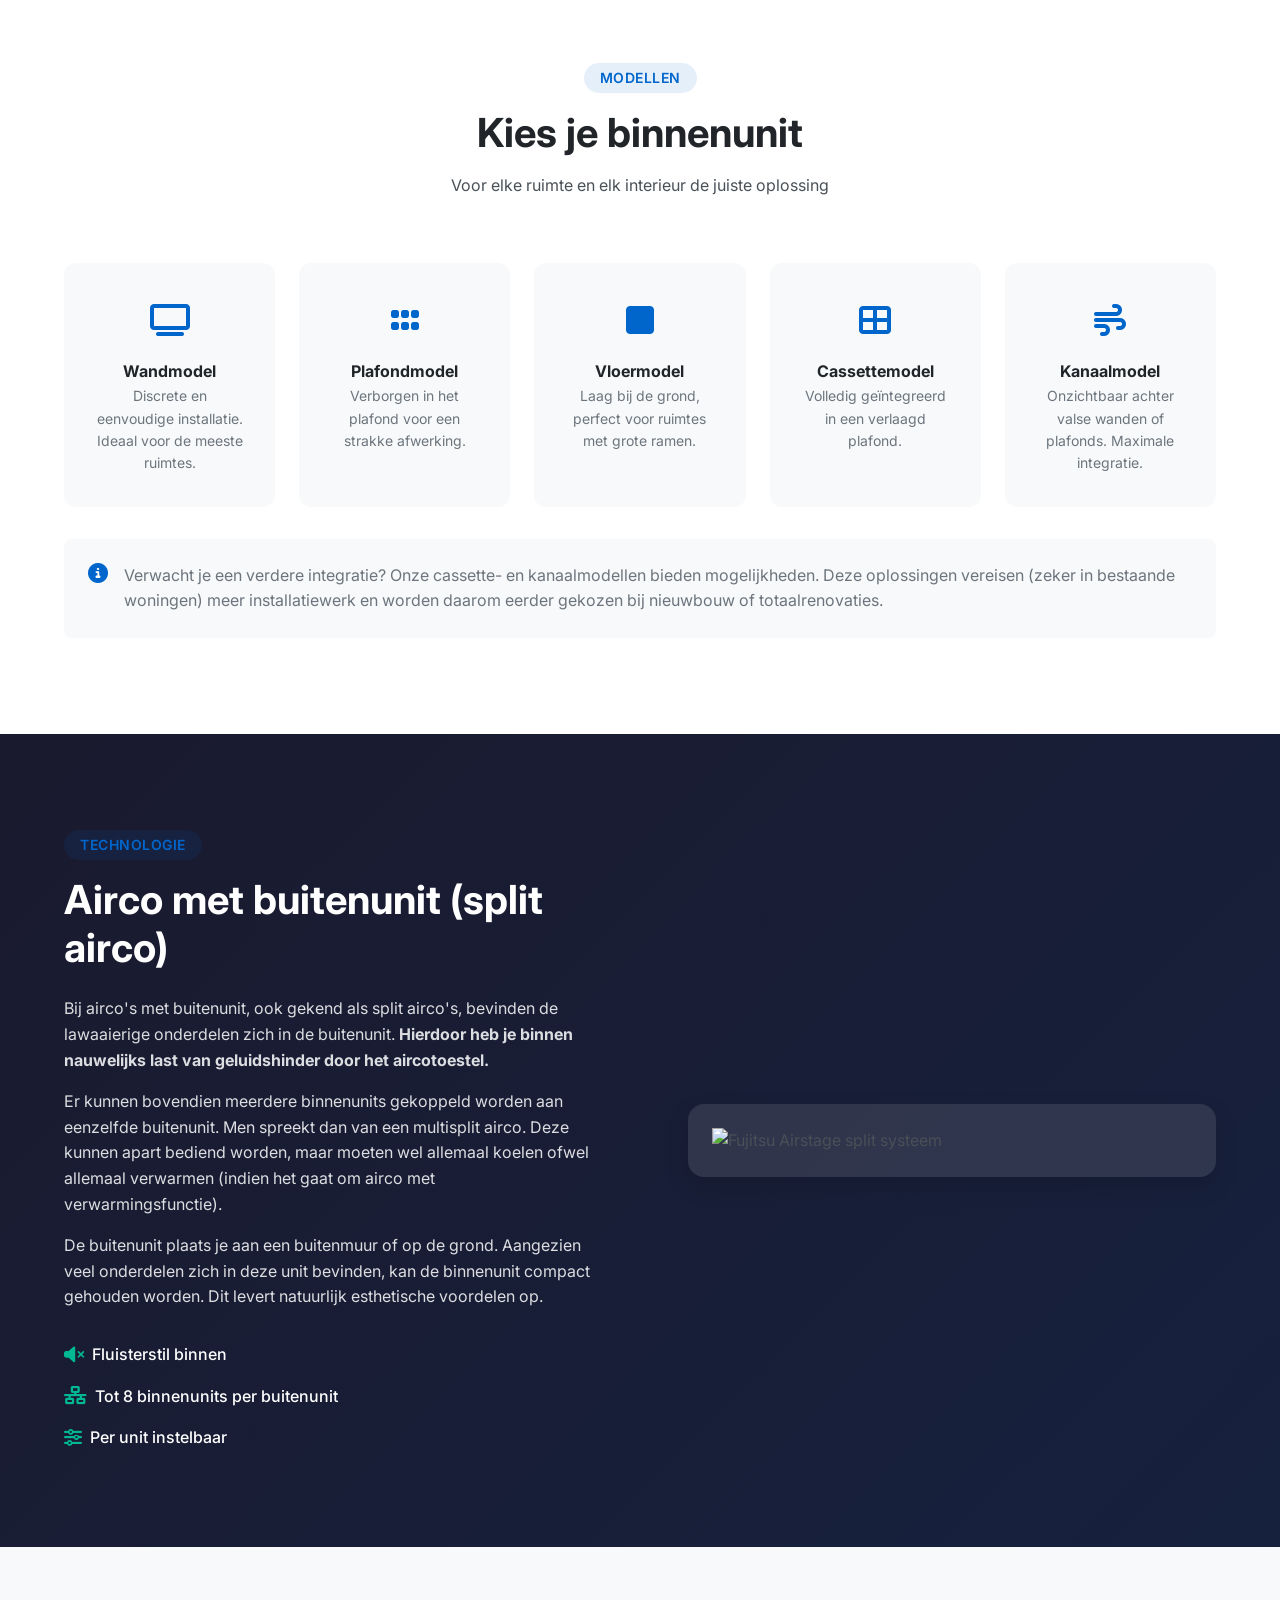
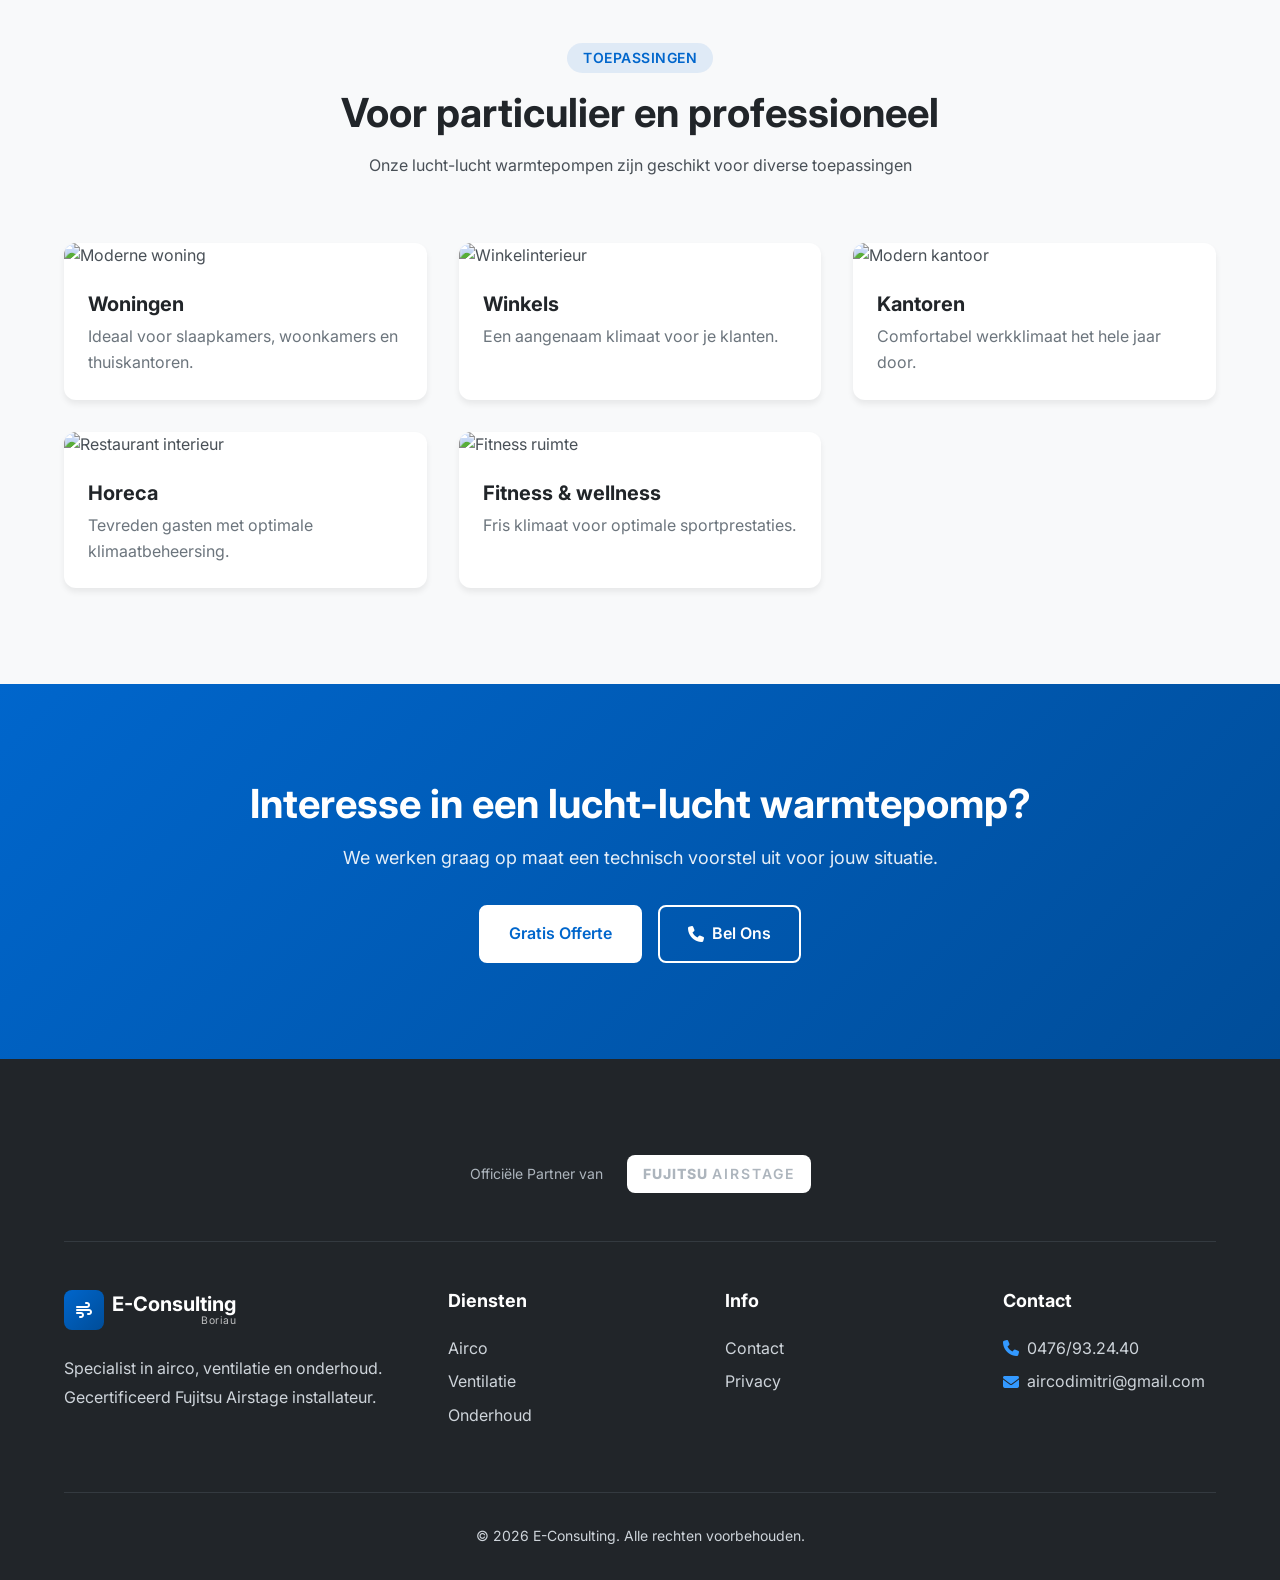
==== commit 9f3aa264: "Add local images: airco buitenunit, ventilatie Duco, onderhoud" ====
--- a/airco.html
+++ b/airco.html
@@ -97,7 +97,7 @@
         <div class="container">
             <div class="feature-grid reverse">
                 <div class="feature-image">
-                    <img src="https://fujitsu-airstage.be/wp-content/uploads/sites/2/2026/03/fujitsu-buitenunit-980x804.png" alt="Fujitsu Airstage buitenunit" class="product-image">
+                    <img src="airco-buitenunit.png" alt="Fujitsu Airstage buitenunit" class="product-image">
                 </div>
                 <div class="feature-content">
                     <span class="section-badge">Rendement</span>
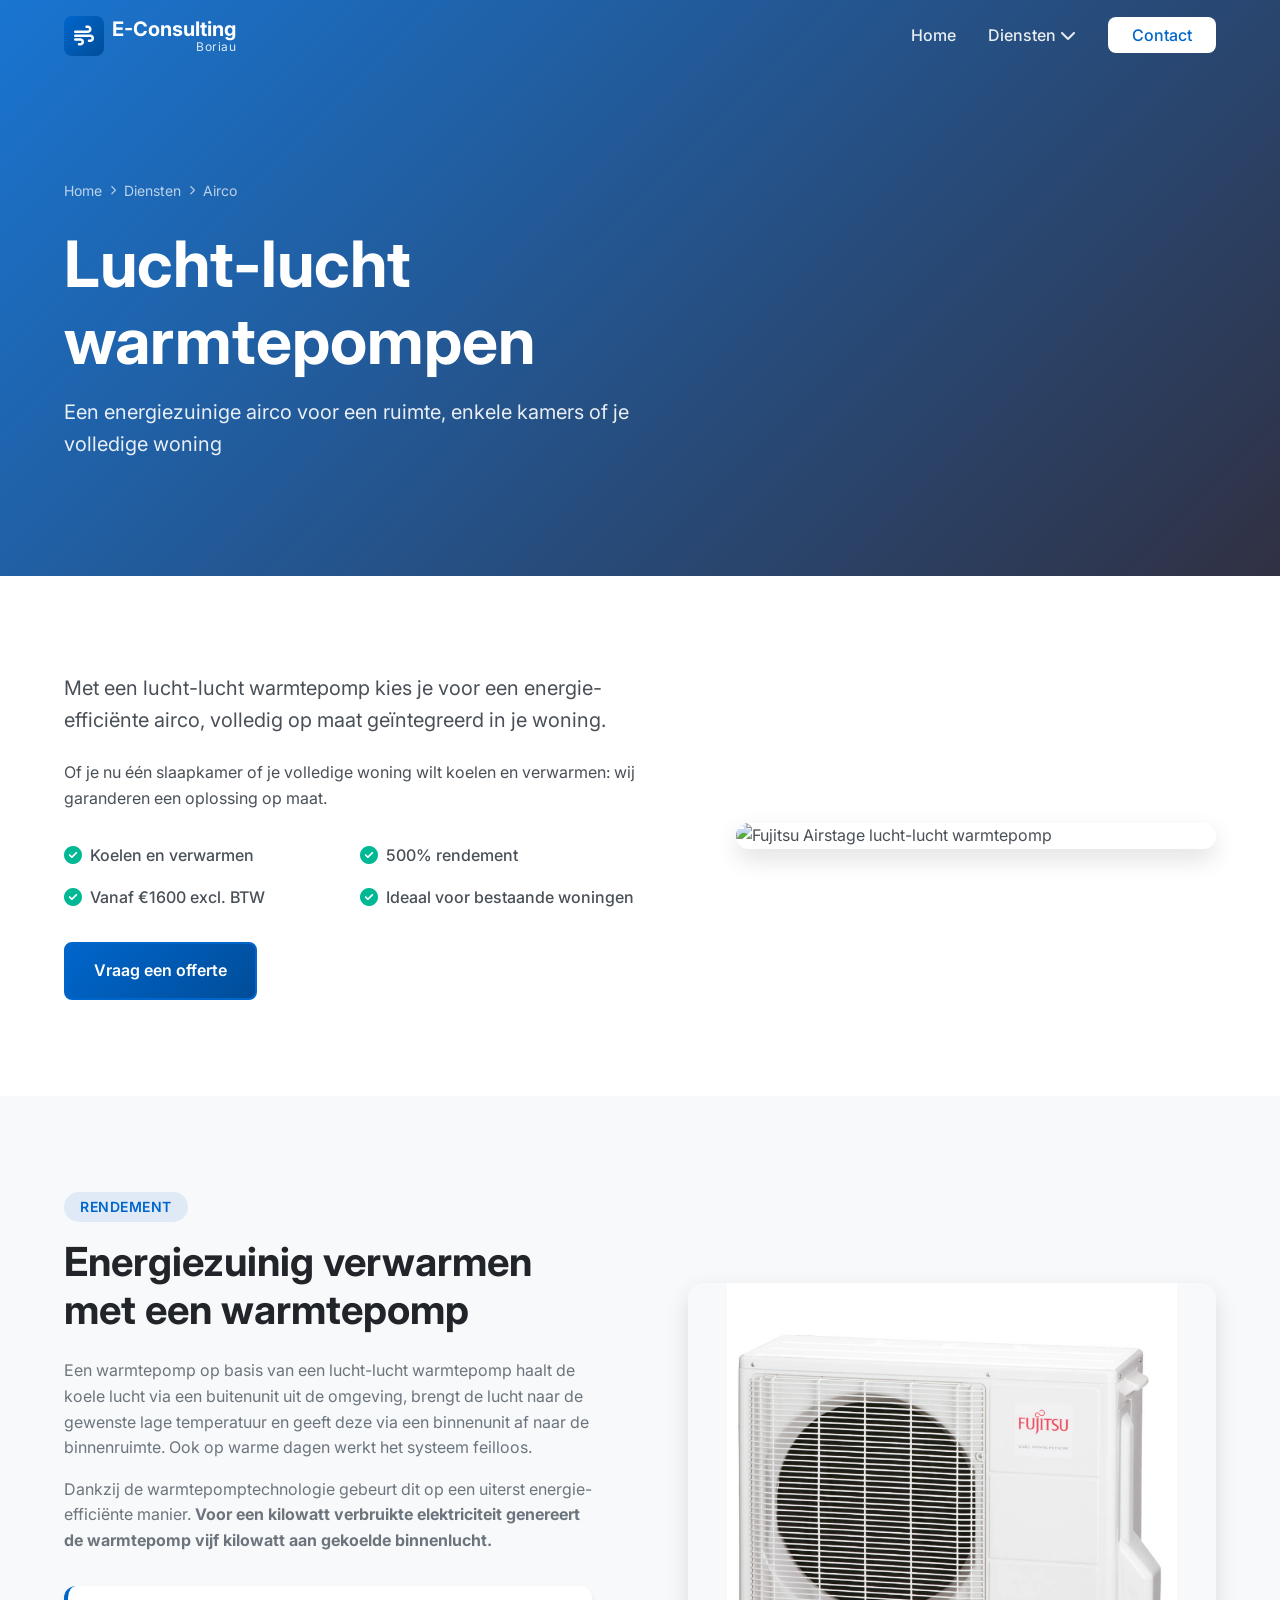
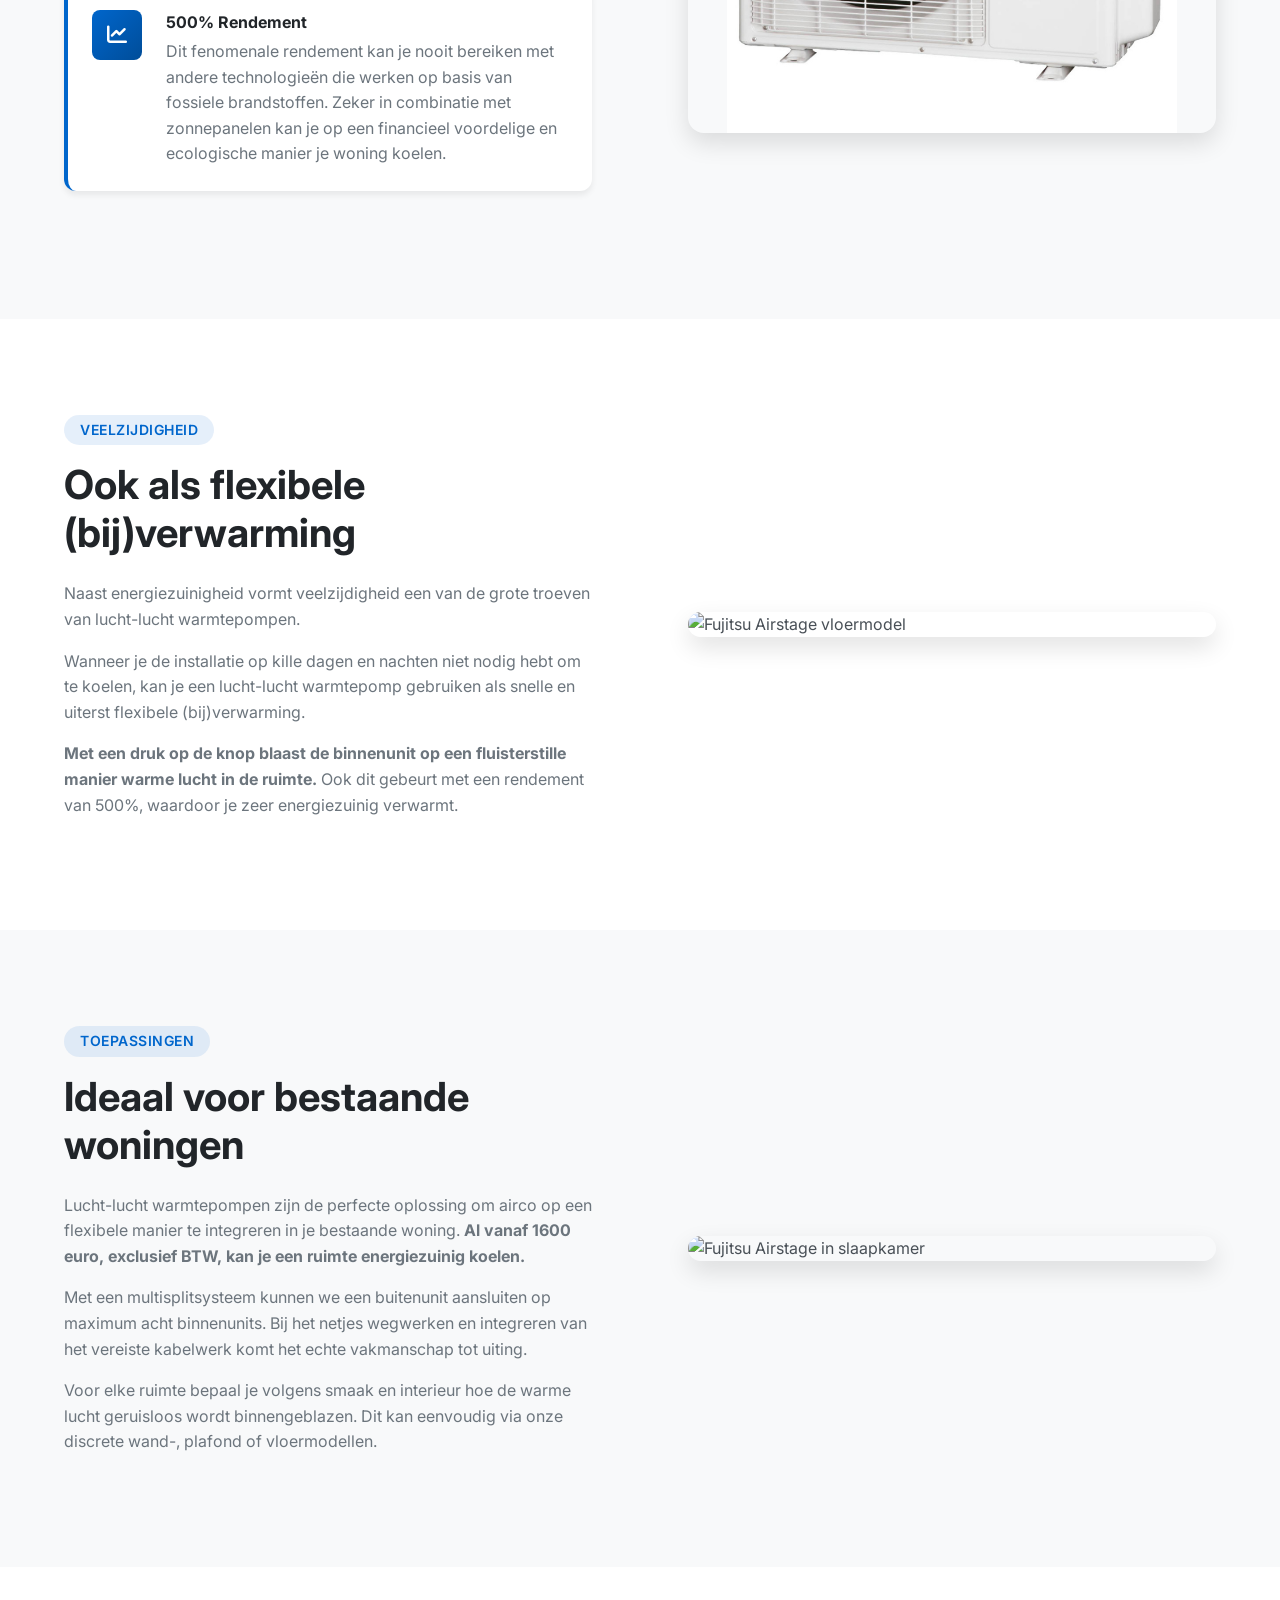
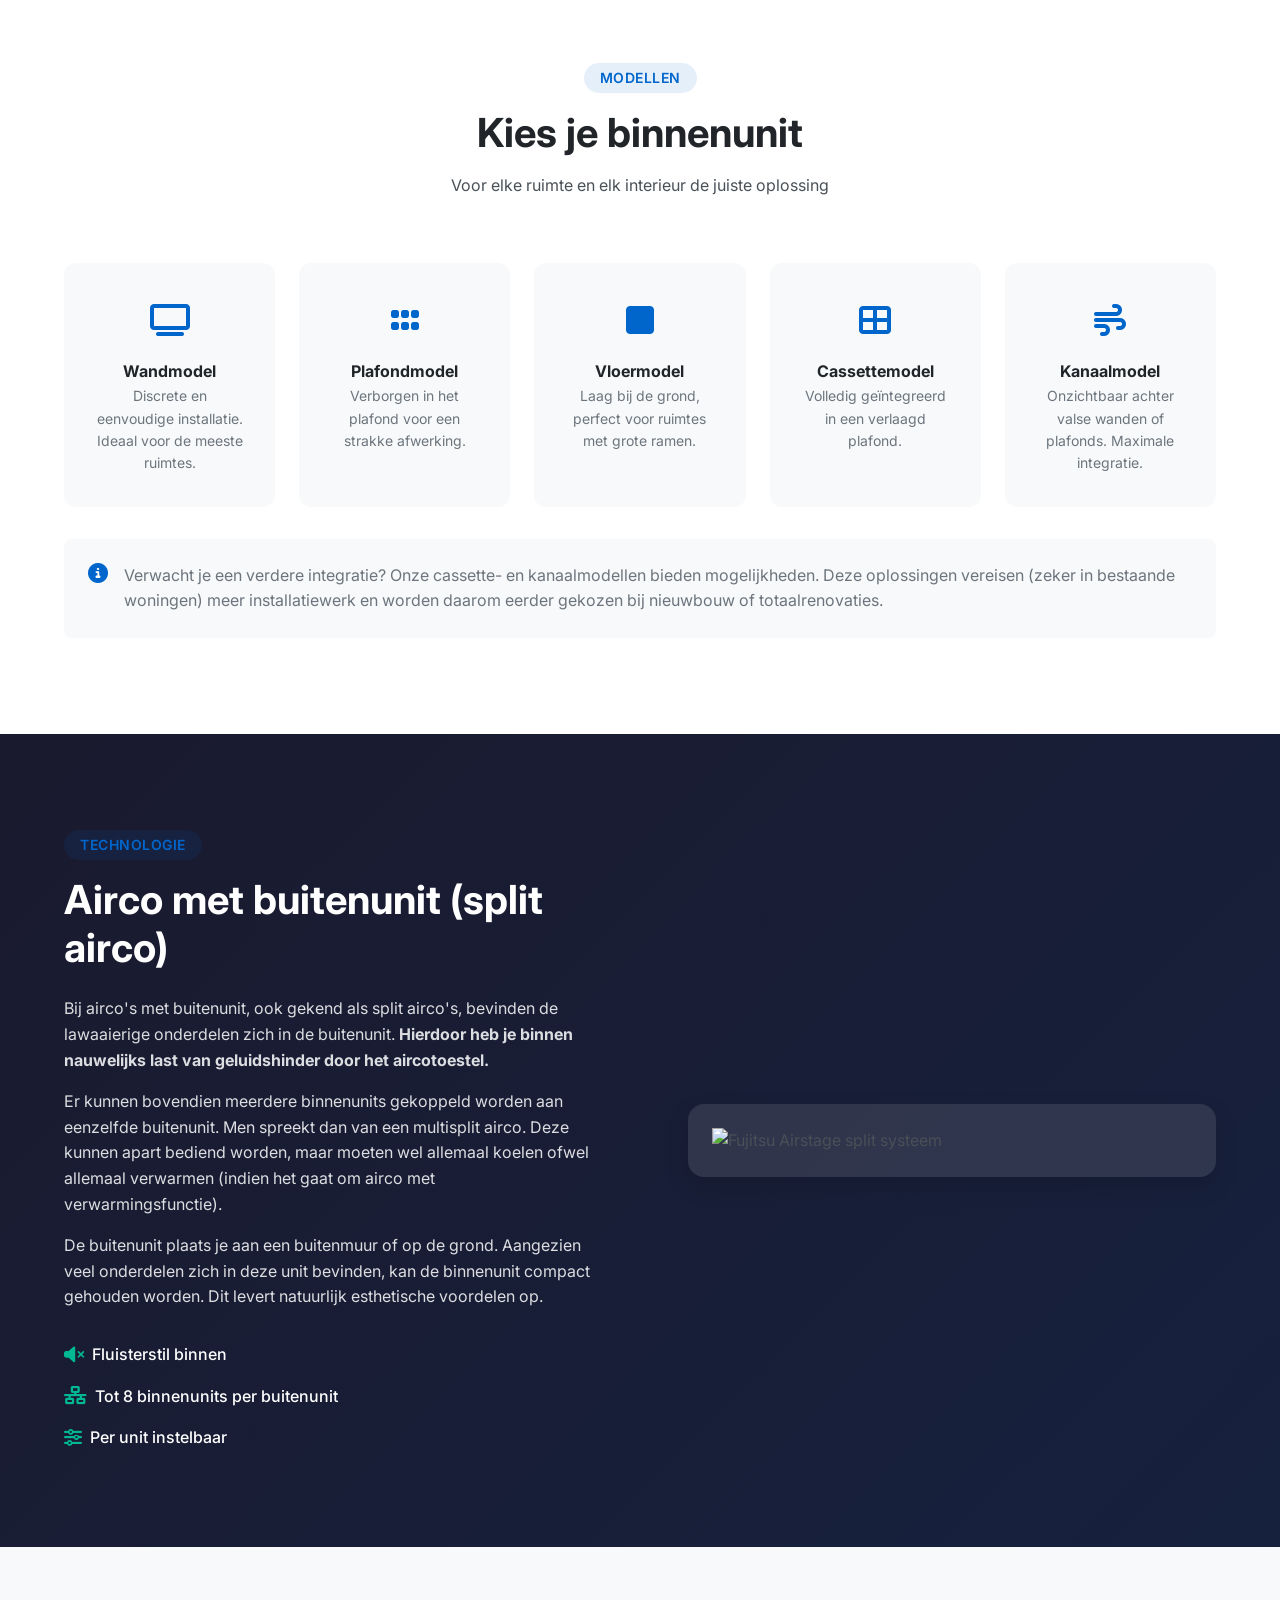
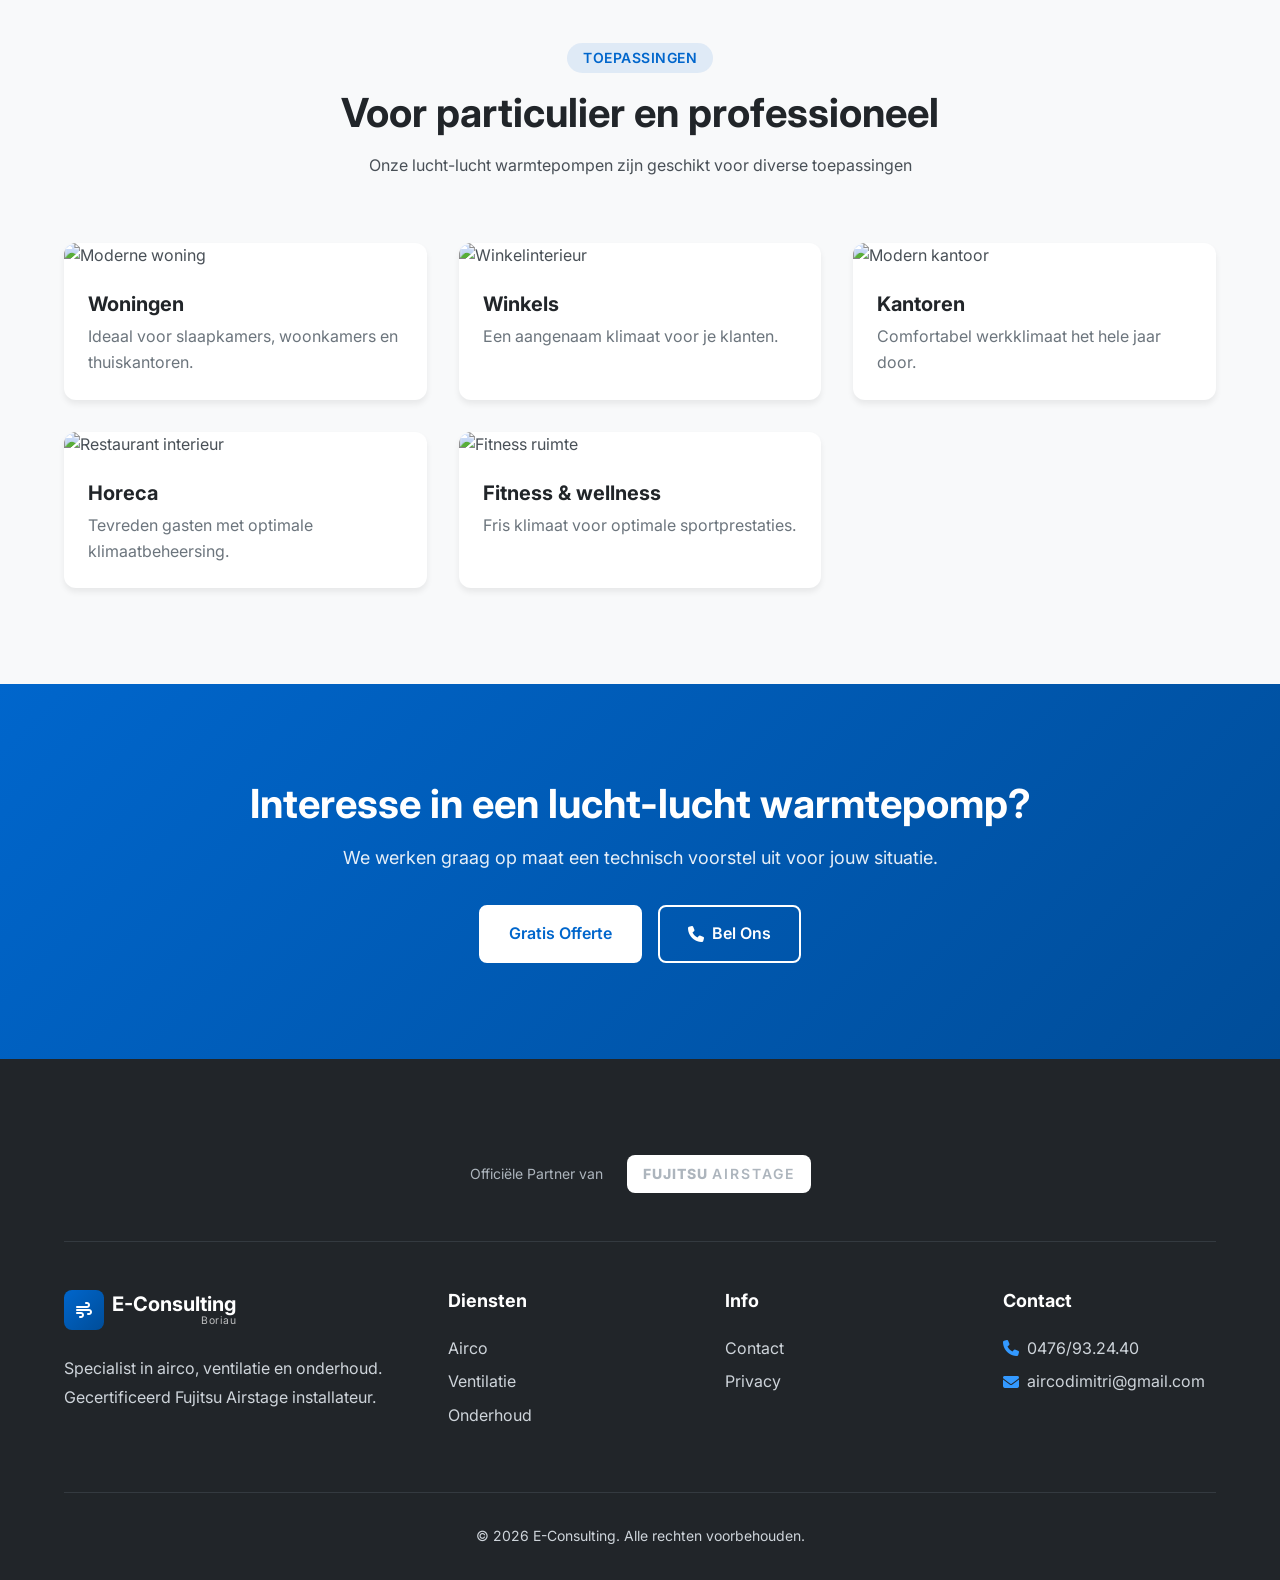
==== commit 6d0838c4: "Simplify service name to just Airco" ====
--- a/airco.html
+++ b/airco.html
@@ -50,7 +50,7 @@
                     <i class="fas fa-chevron-right"></i>
                     <a href="#">Diensten</a>
                     <i class="fas fa-chevron-right"></i>
-                    <span>Airco / Lucht-Lucht Warmtepomp</span>
+                    <span>Airco</span>
                 </nav>
                 <h1>Lucht-lucht warmtepompen</h1>
                 <p class="page-hero-subtitle">Een energiezuinige airco voor een ruimte, enkele kamers of je volledige woning</p>
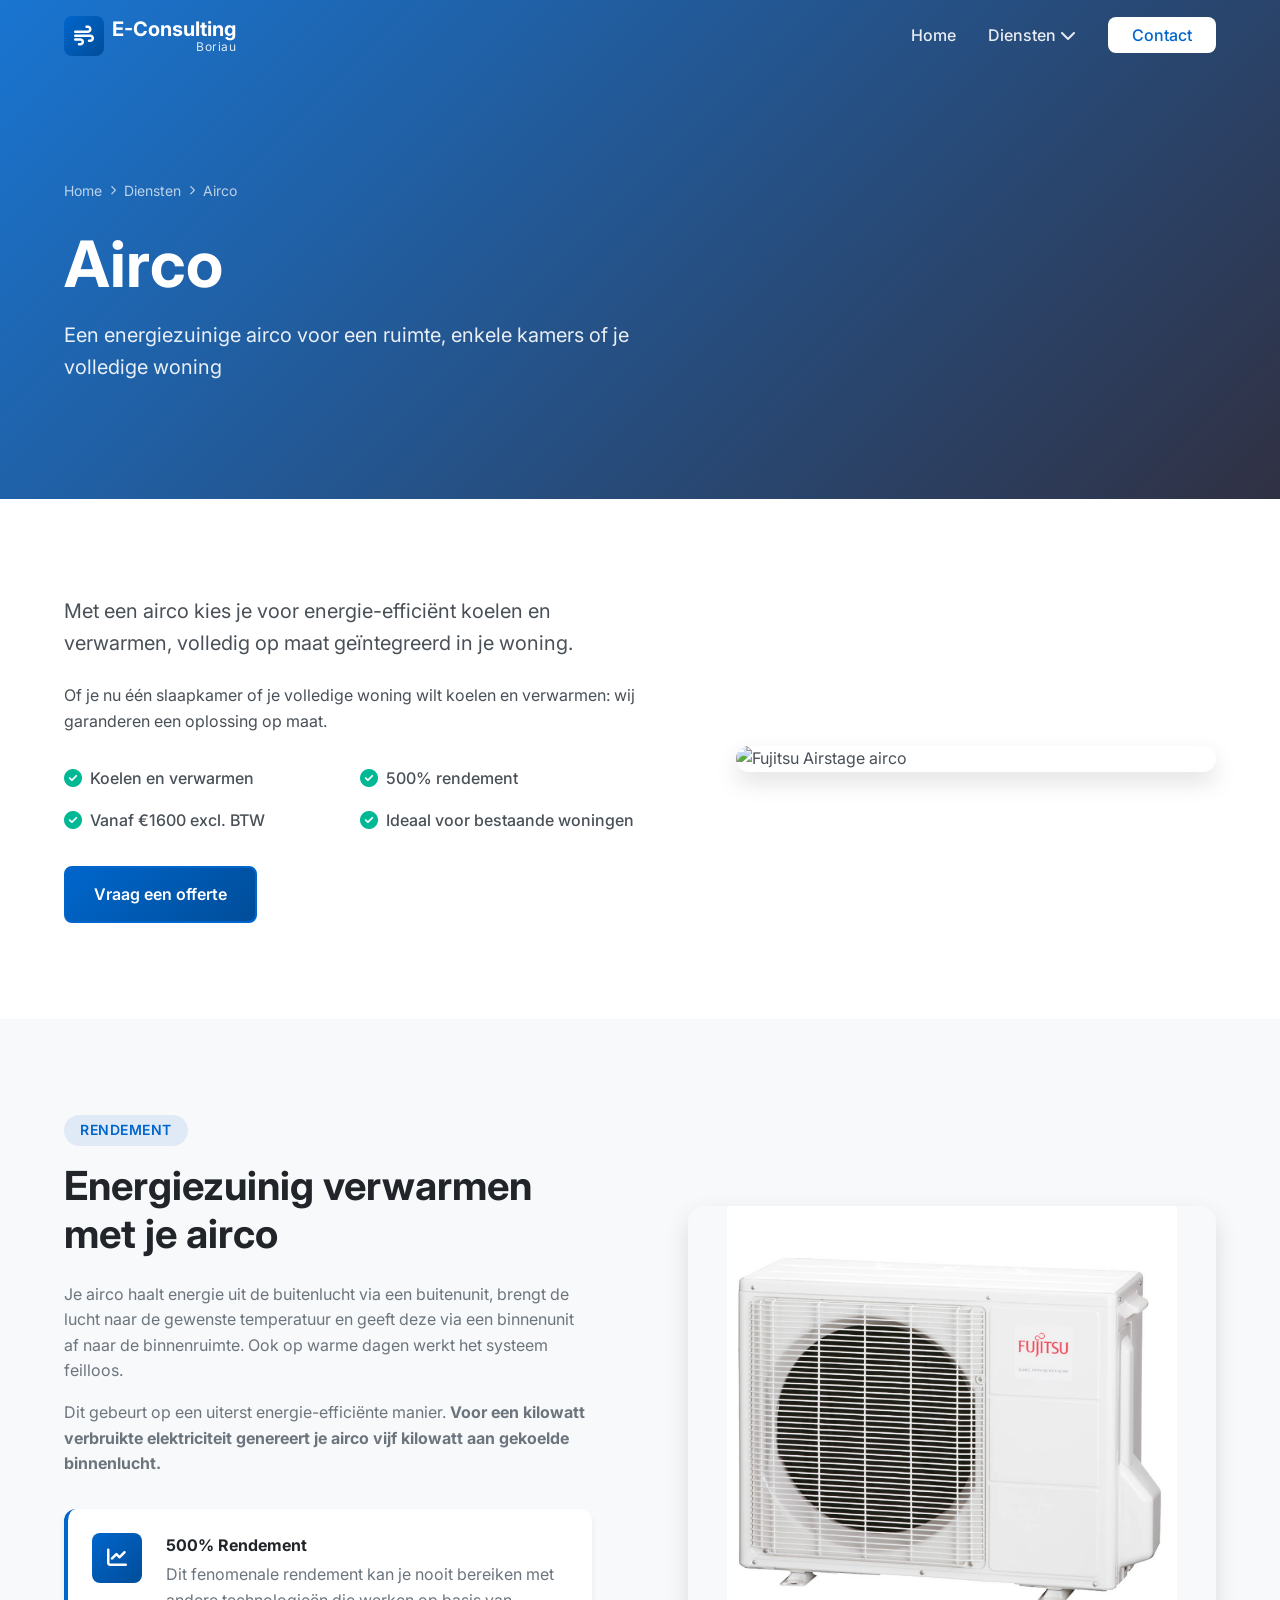
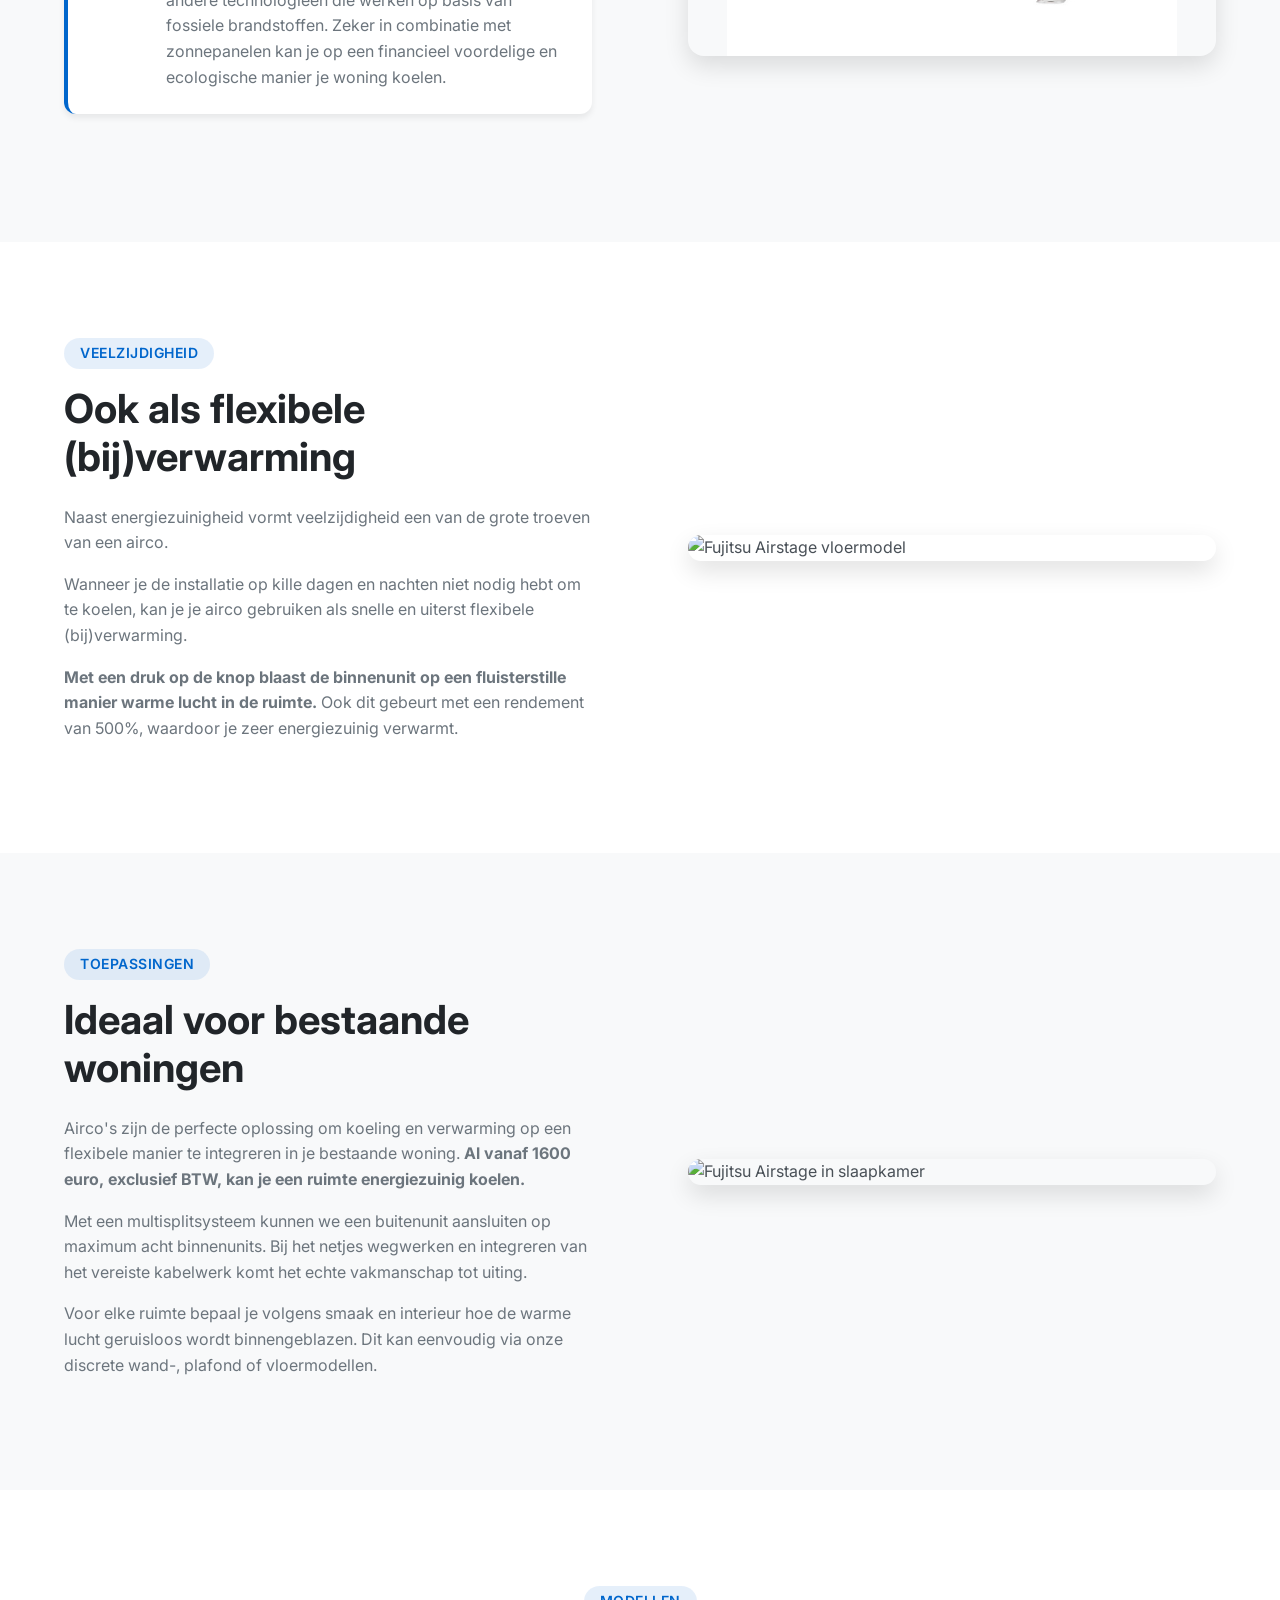
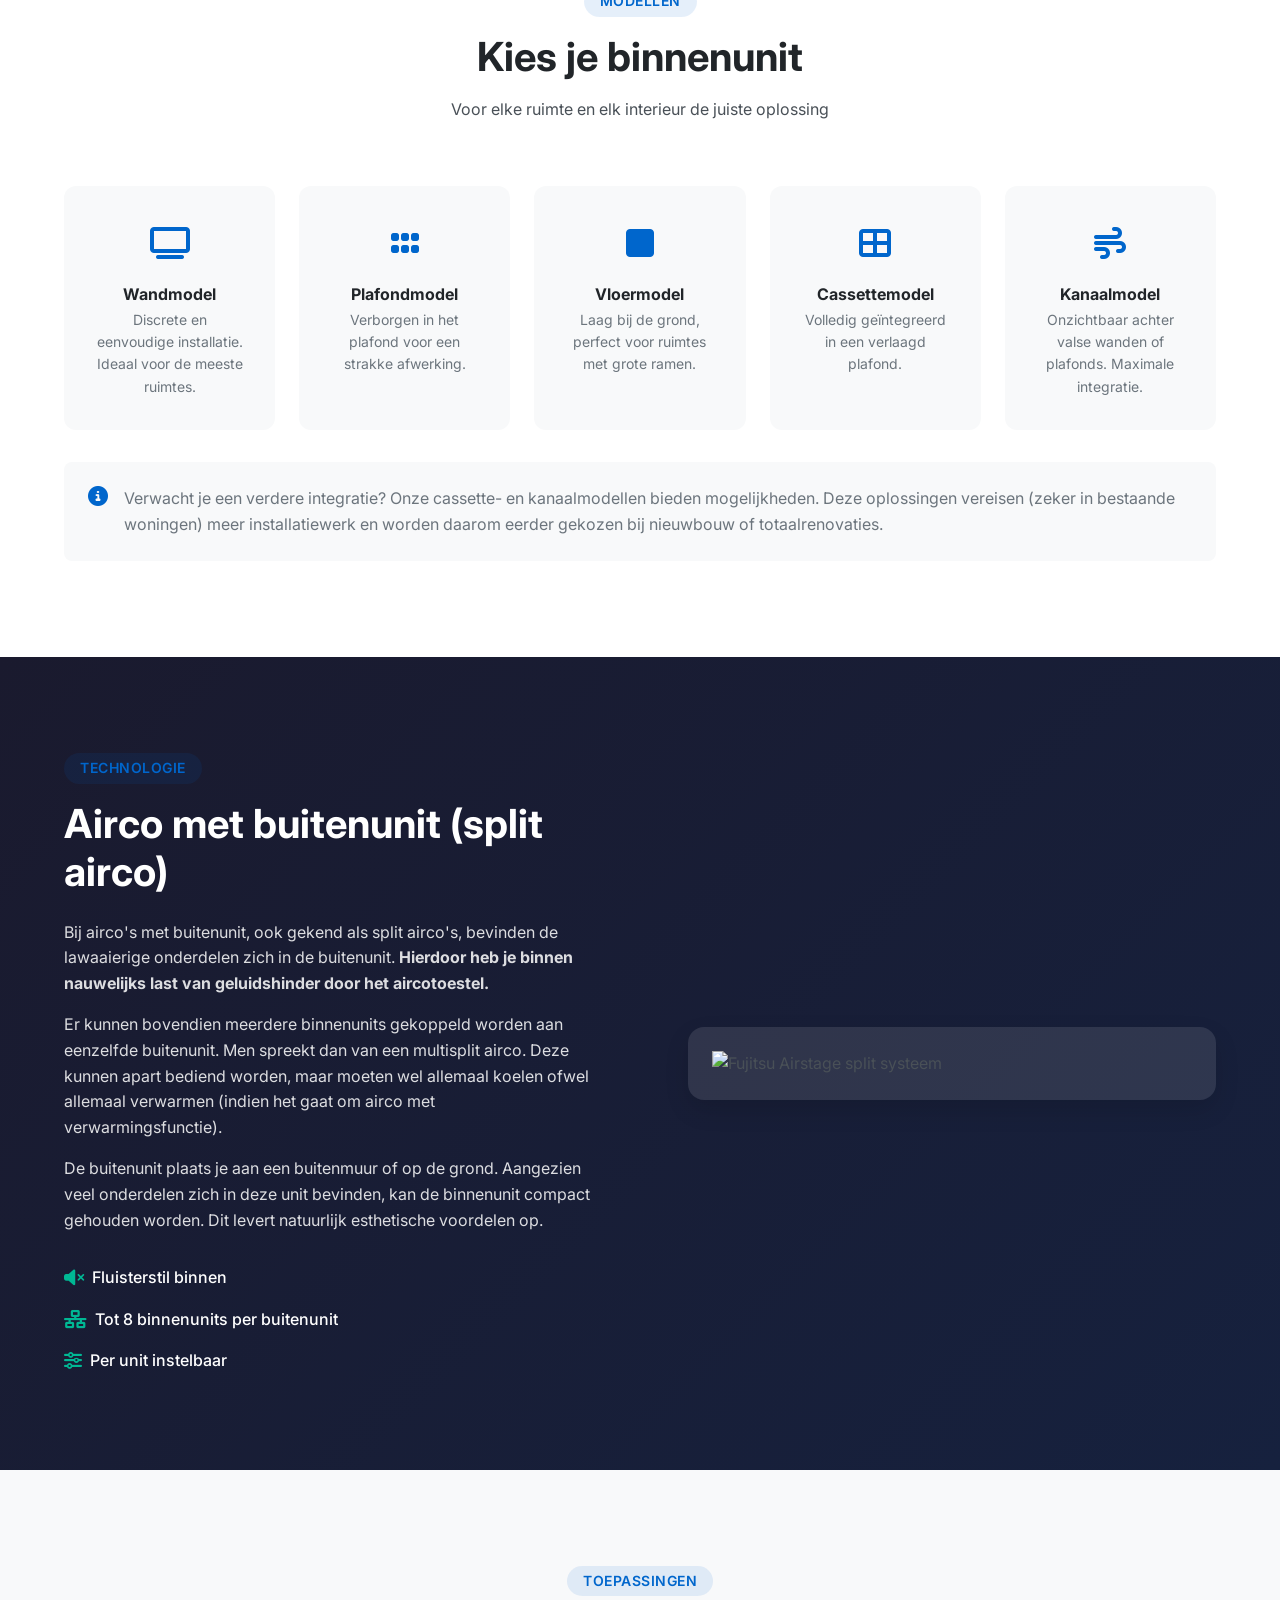
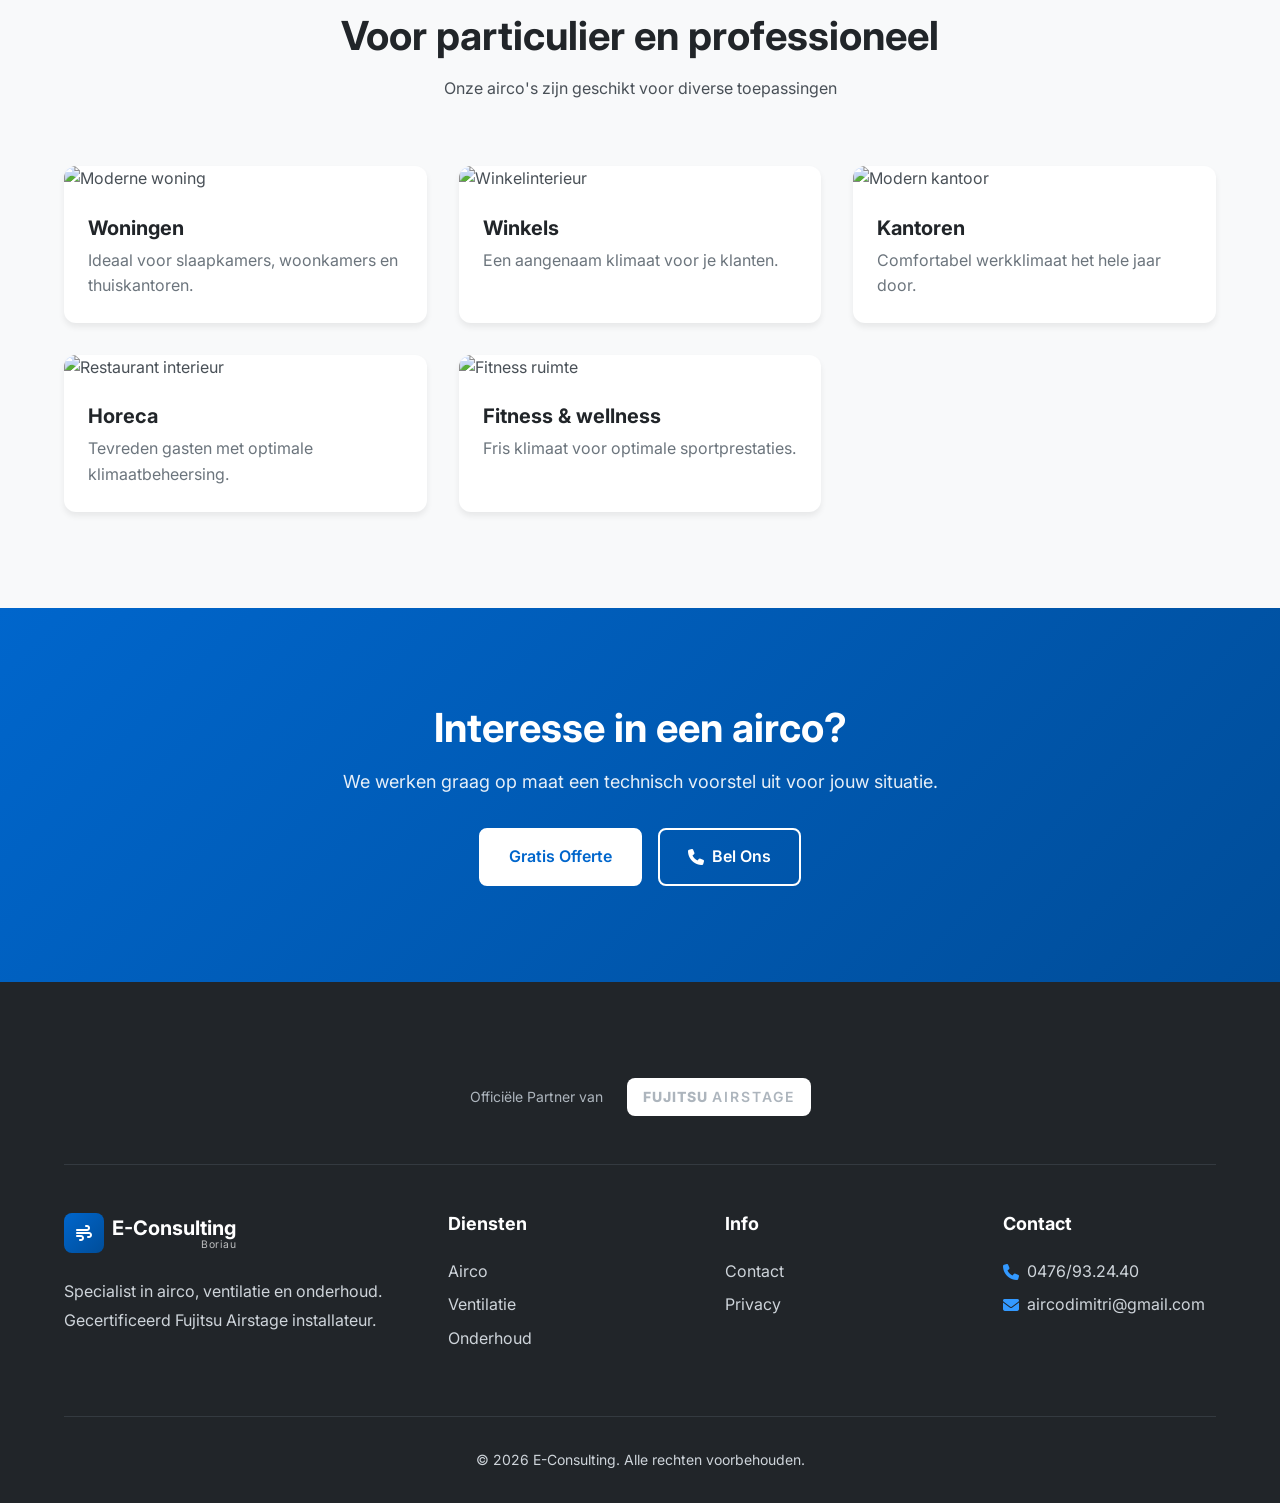
==== commit 11e34b95: "Remove all lucht-lucht warmtepomp references from airco page" ====
--- a/airco.html
+++ b/airco.html
@@ -3,8 +3,8 @@
 <head>
     <meta charset="UTF-8">
     <meta name="viewport" content="width=device-width, initial-scale=1.0">
-    <meta name="description" content="Lucht-lucht warmtepompen en airco installatie. Energiezuinig koelen en verwarmen met 500% rendement. Vanaf €1600 excl. BTW.">
-    <title>Airco & Lucht-Lucht Warmtepomp | E-Consulting</title>
+    <meta name="description" content="Airco installatie door gecertificeerd Fujitsu Airstage installateur. Energiezuinig koelen en verwarmen met 500% rendement. Vanaf €1600 excl. BTW.">
+    <title>Airco | E-Consulting Boriau</title>
     <link rel="stylesheet" href="css/style.css">
     <link rel="stylesheet" href="css/pages.css">
     <link rel="preconnect" href="https://fonts.googleapis.com">
@@ -52,7 +52,7 @@
                     <i class="fas fa-chevron-right"></i>
                     <span>Airco</span>
                 </nav>
-                <h1>Lucht-lucht warmtepompen</h1>
+                <h1>Airco</h1>
                 <p class="page-hero-subtitle">Een energiezuinige airco voor een ruimte, enkele kamers of je volledige woning</p>
             </div>
         </div>
@@ -63,7 +63,7 @@
         <div class="container">
             <div class="intro-grid">
                 <div class="intro-content">
-                    <p class="lead">Met een lucht-lucht warmtepomp kies je voor een energie-efficiënte airco, volledig op maat geïntegreerd in je woning.</p>
+                    <p class="lead">Met een airco kies je voor energie-efficiënt koelen en verwarmen, volledig op maat geïntegreerd in je woning.</p>
                     <p>Of je nu één slaapkamer of je volledige woning wilt koelen en verwarmen: wij garanderen een oplossing op maat.</p>
                     <div class="intro-features">
                         <div class="intro-feature">
@@ -86,7 +86,7 @@
                     <a href="index.html#contact" class="btn btn-primary">Vraag een offerte</a>
                 </div>
                 <div class="intro-image">
-                    <img src="https://fujitsu-airstage.be/wp-content/uploads/sites/2/2026/07/zwarte-binnenunit-3-980x1225.png" alt="Fujitsu Airstage lucht-lucht warmtepomp" class="product-image">
+                    <img src="https://fujitsu-airstage.be/wp-content/uploads/sites/2/2026/07/zwarte-binnenunit-3-980x1225.png" alt="Fujitsu Airstage airco" class="product-image">
                 </div>
             </div>
         </div>
@@ -101,9 +101,9 @@
                 </div>
                 <div class="feature-content">
                     <span class="section-badge">Rendement</span>
-                    <h2>Energiezuinig verwarmen met een warmtepomp</h2>
-                    <p>Een warmtepomp op basis van een lucht-lucht warmtepomp haalt de koele lucht via een buitenunit uit de omgeving, brengt de lucht naar de gewenste lage temperatuur en geeft deze via een binnenunit af naar de binnenruimte. Ook op warme dagen werkt het systeem feilloos.</p>
-                    <p>Dankzij de warmtepomptechnologie gebeurt dit op een uiterst energie-efficiënte manier. <strong>Voor een kilowatt verbruikte elektriciteit genereert de warmtepomp vijf kilowatt aan gekoelde binnenlucht.</strong></p>
+                    <h2>Energiezuinig verwarmen met je airco</h2>
+                    <p>Je airco haalt energie uit de buitenlucht via een buitenunit, brengt de lucht naar de gewenste temperatuur en geeft deze via een binnenunit af naar de binnenruimte. Ook op warme dagen werkt het systeem feilloos.</p>
+                    <p>Dit gebeurt op een uiterst energie-efficiënte manier. <strong>Voor een kilowatt verbruikte elektriciteit genereert je airco vijf kilowatt aan gekoelde binnenlucht.</strong></p>
                     <div class="highlight-box">
                         <div class="highlight-icon">
                             <i class="fas fa-chart-line"></i>
@@ -125,8 +125,8 @@
                 <div class="feature-content">
                     <span class="section-badge">Veelzijdigheid</span>
                     <h2>Ook als flexibele (bij)verwarming</h2>
-                    <p>Naast energiezuinigheid vormt veelzijdigheid een van de grote troeven van lucht-lucht warmtepompen.</p>
-                    <p>Wanneer je de installatie op kille dagen en nachten niet nodig hebt om te koelen, kan je een lucht-lucht warmtepomp gebruiken als snelle en uiterst flexibele (bij)verwarming.</p>
+                    <p>Naast energiezuinigheid vormt veelzijdigheid een van de grote troeven van een airco.</p>
+                    <p>Wanneer je de installatie op kille dagen en nachten niet nodig hebt om te koelen, kan je je airco gebruiken als snelle en uiterst flexibele (bij)verwarming.</p>
                     <p><strong>Met een druk op de knop blaast de binnenunit op een fluisterstille manier warme lucht in de ruimte.</strong> Ook dit gebeurt met een rendement van 500%, waardoor je zeer energiezuinig verwarmt.</p>
                 </div>
                 <div class="feature-image">
@@ -146,7 +146,7 @@
                 <div class="feature-content">
                     <span class="section-badge">Toepassingen</span>
                     <h2>Ideaal voor bestaande woningen</h2>
-                    <p>Lucht-lucht warmtepompen zijn de perfecte oplossing om airco op een flexibele manier te integreren in je bestaande woning. <strong>Al vanaf 1600 euro, exclusief BTW, kan je een ruimte energiezuinig koelen.</strong></p>
+                    <p>Airco's zijn de perfecte oplossing om koeling en verwarming op een flexibele manier te integreren in je bestaande woning. <strong>Al vanaf 1600 euro, exclusief BTW, kan je een ruimte energiezuinig koelen.</strong></p>
                     <p>Met een multisplitsysteem kunnen we een buitenunit aansluiten op maximum acht binnenunits. Bij het netjes wegwerken en integreren van het vereiste kabelwerk komt het echte vakmanschap tot uiting.</p>
                     <p>Voor elke ruimte bepaal je volgens smaak en interieur hoe de warme lucht geruisloos wordt binnengeblazen. Dit kan eenvoudig via onze discrete wand-, plafond of vloermodellen.</p>
                 </div>
@@ -234,7 +234,7 @@
             <div class="section-header">
                 <span class="section-badge">Toepassingen</span>
                 <h2>Voor particulier en professioneel</h2>
-                <p>Onze lucht-lucht warmtepompen zijn geschikt voor diverse toepassingen</p>
+                <p>Onze airco's zijn geschikt voor diverse toepassingen</p>
             </div>
             <div class="applications-grid">
                 <div class="application-detail-card">
@@ -290,7 +290,7 @@
     <section class="cta">
         <div class="container">
             <div class="cta-content">
-                <h2>Interesse in een lucht-lucht warmtepomp?</h2>
+                <h2>Interesse in een airco?</h2>
                 <p>We werken graag op maat een technisch voorstel uit voor jouw situatie.</p>
                 <div class="cta-buttons">
                     <a href="index.html#contact" class="btn btn-white">Gratis Offerte</a>
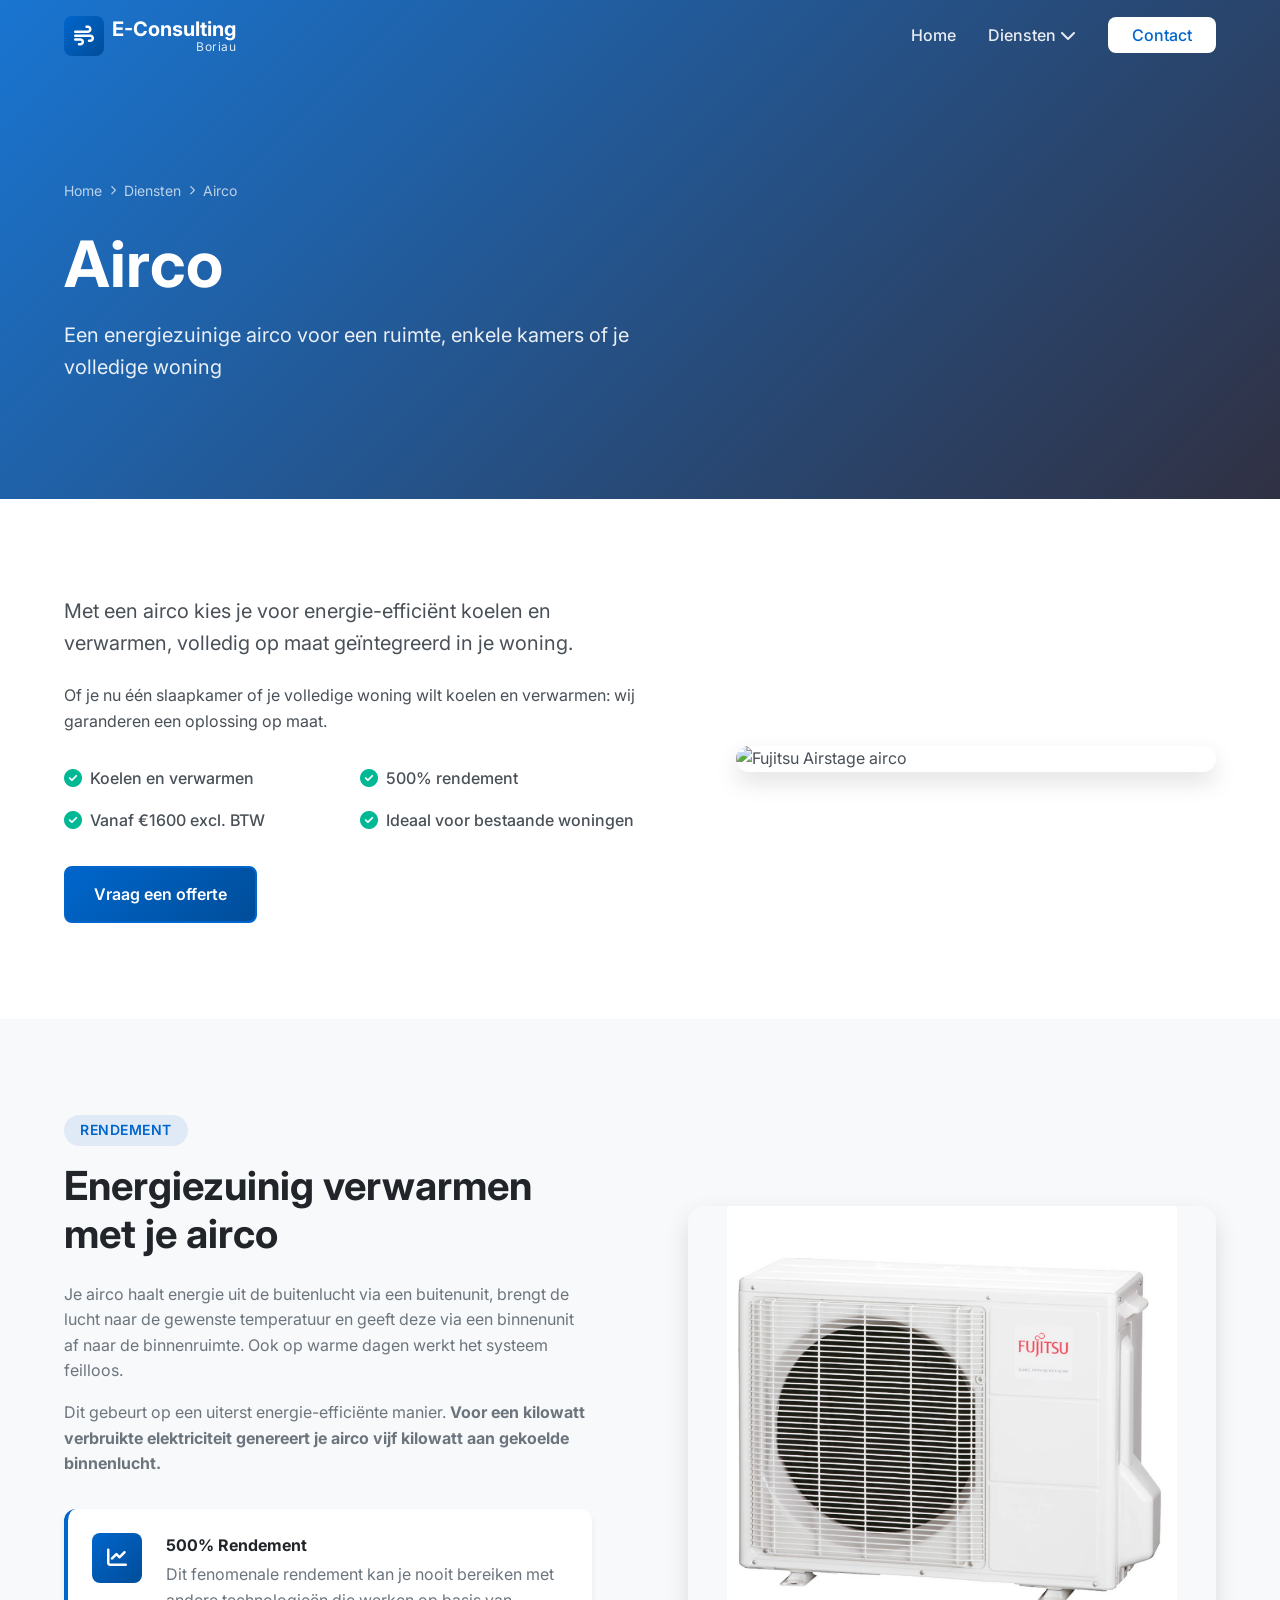
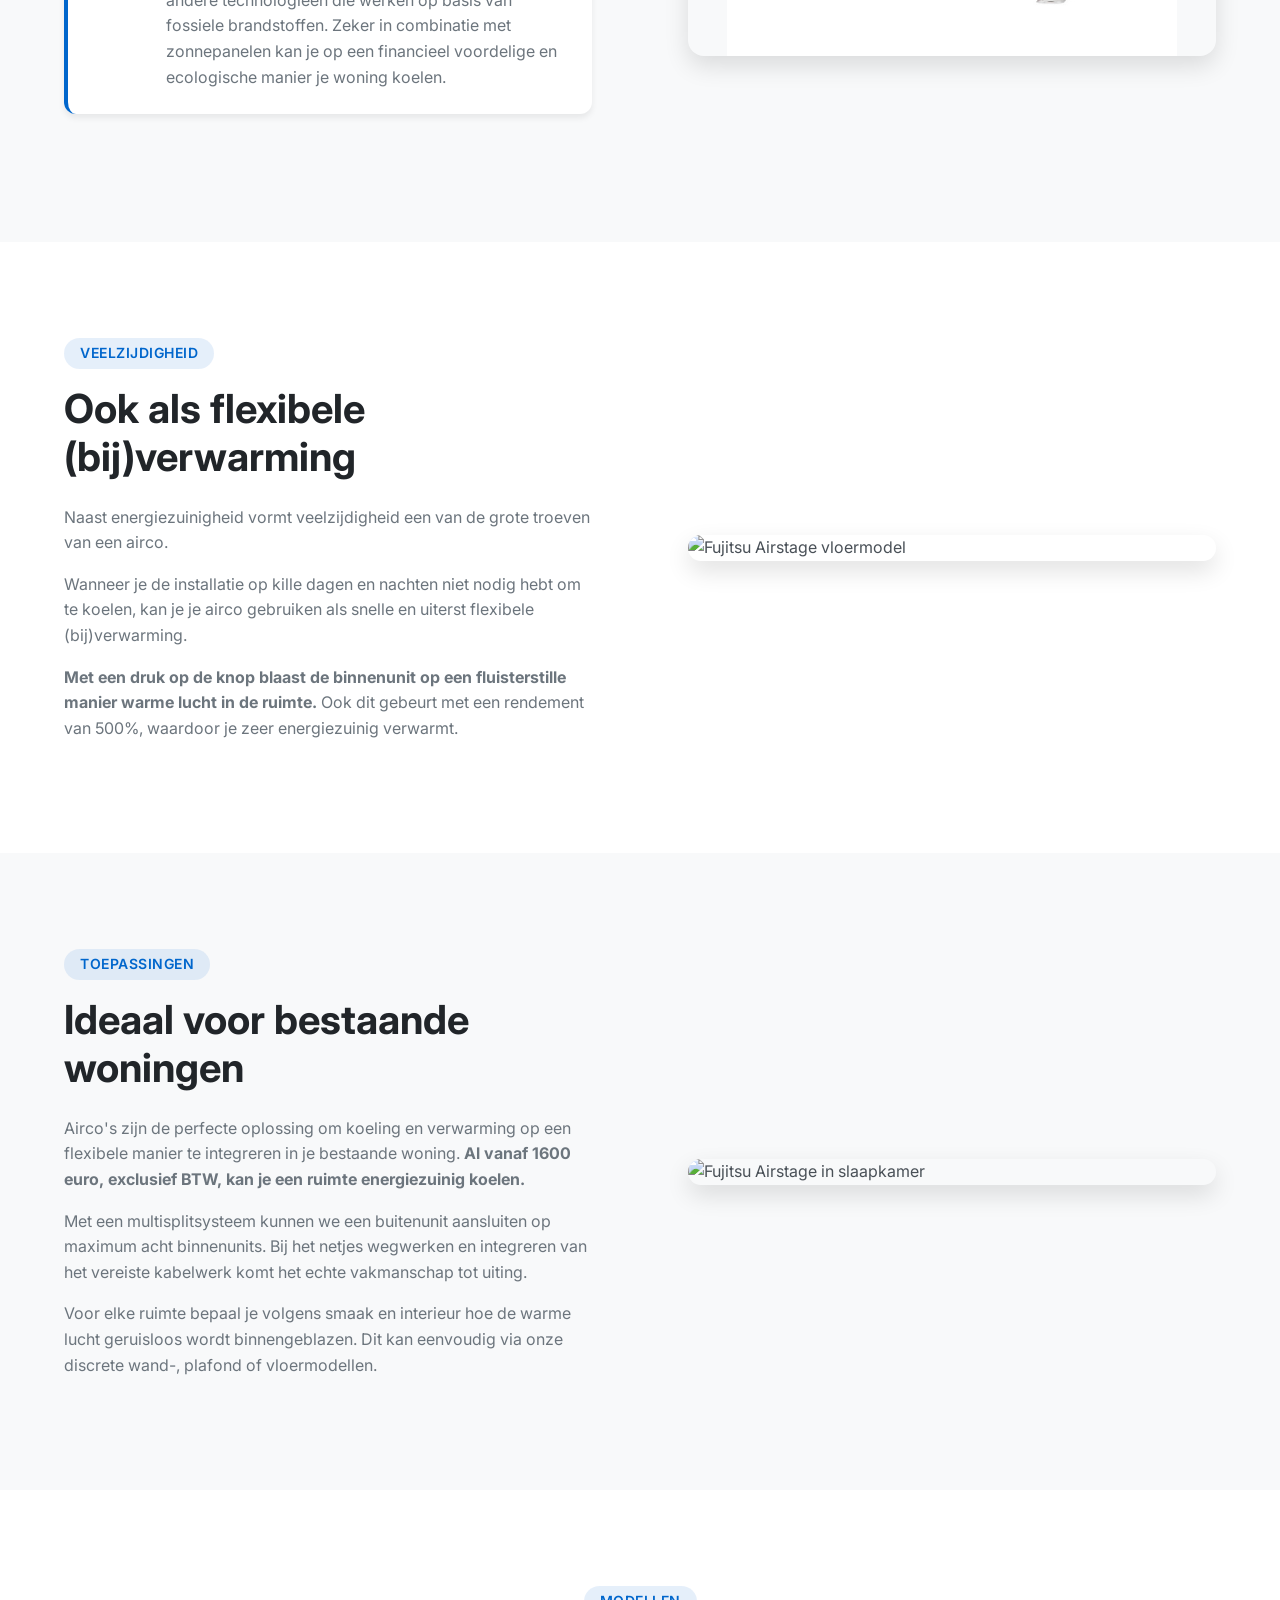
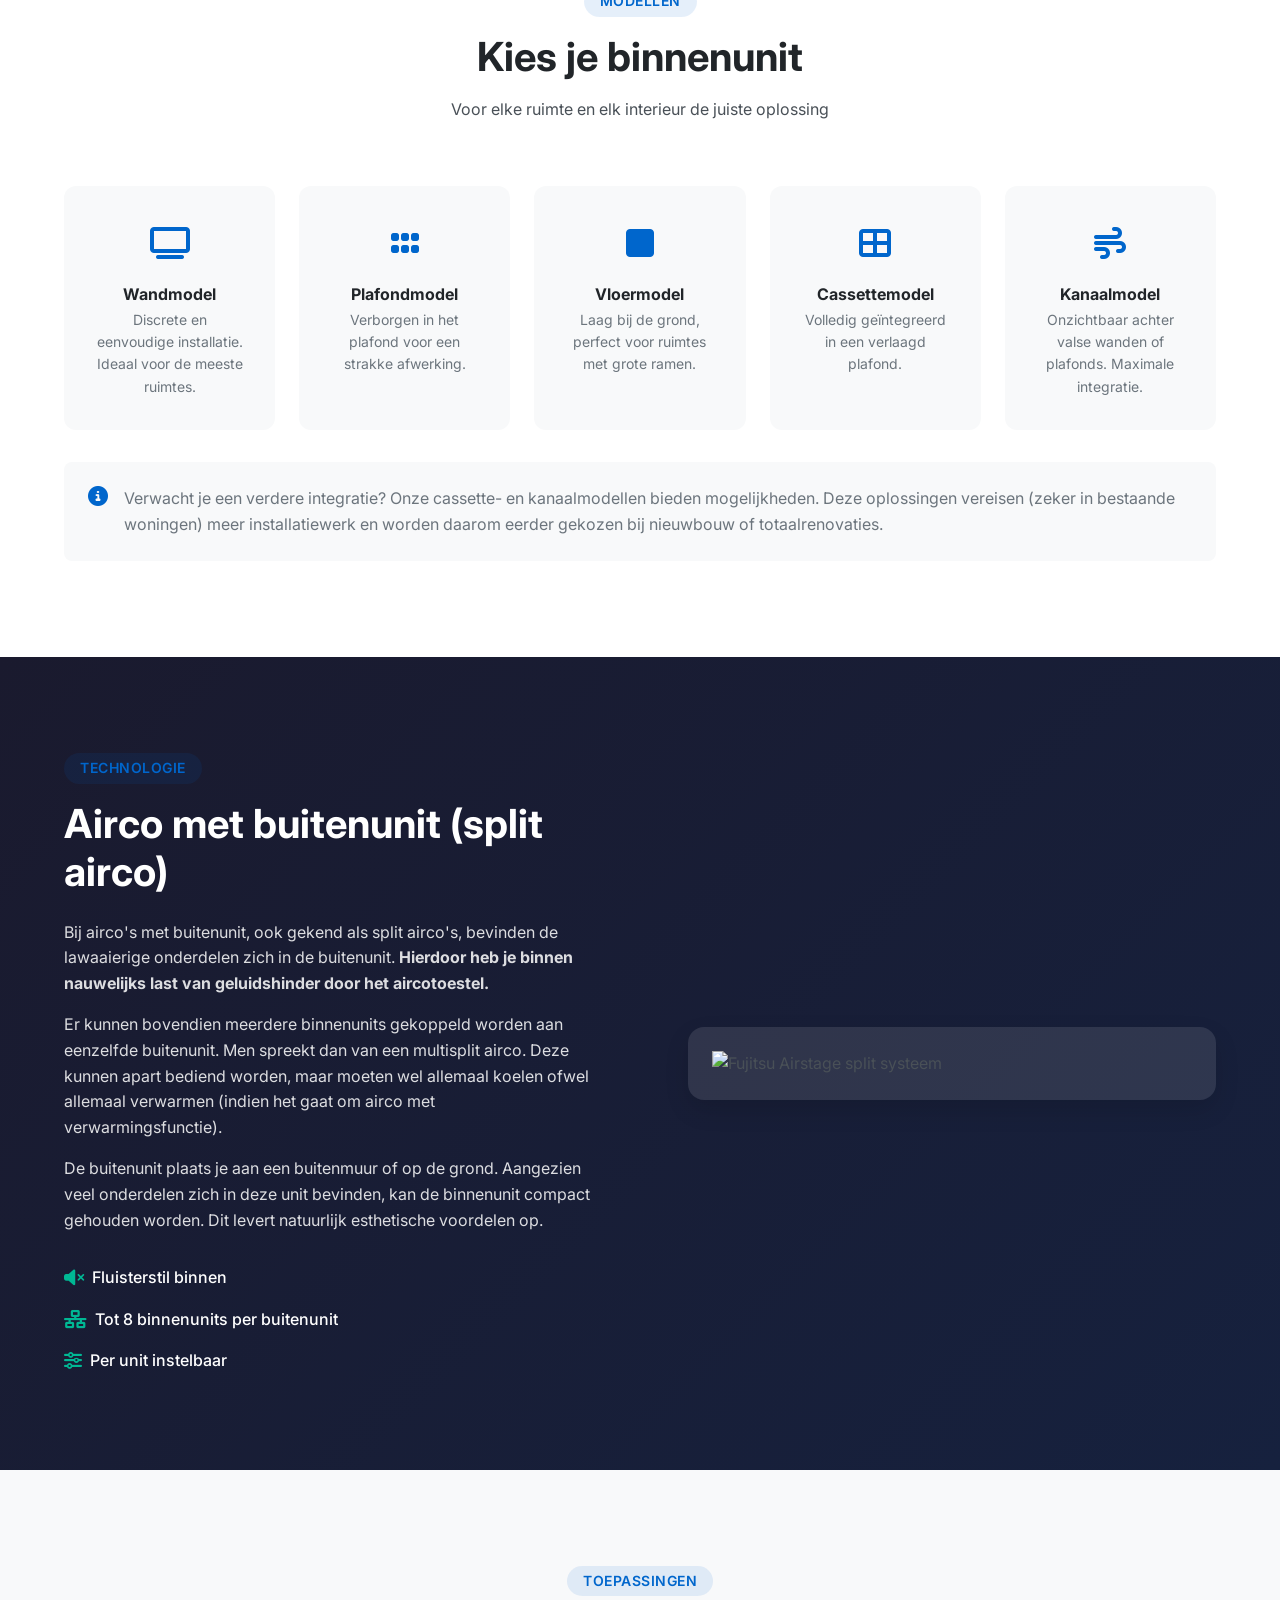
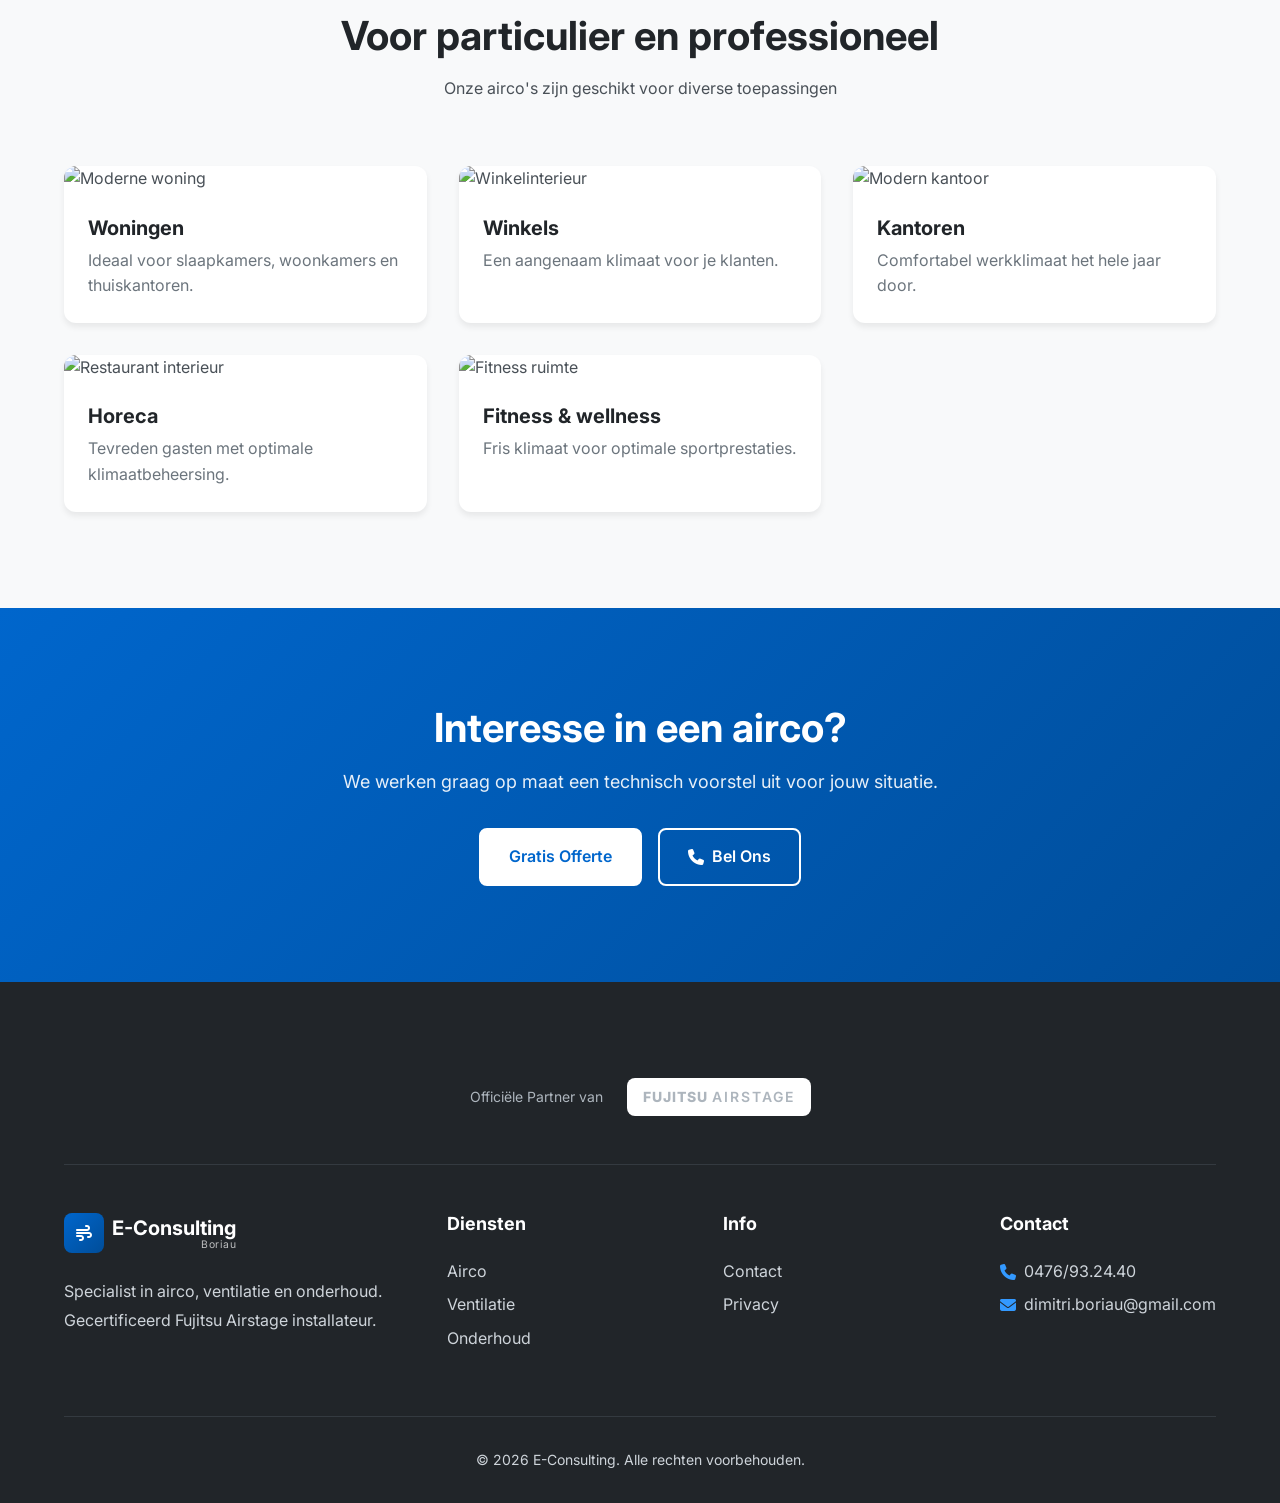
==== commit 147619d0: "Update email to dimitri.boriau@gmail.com and configure Formspree" ====
--- a/airco.html
+++ b/airco.html
@@ -336,7 +336,7 @@
                 <div class="footer-contact">
                     <h4>Contact</h4>
                     <p><i class="fas fa-phone"></i> 0476/93.24.40</p>
-                    <p><i class="fas fa-envelope"></i> aircodimitri@gmail.com</p>
+                    <p><i class="fas fa-envelope"></i> dimitri.boriau@gmail.com</p>
                 </div>
             </div>
             <div class="footer-bottom">
